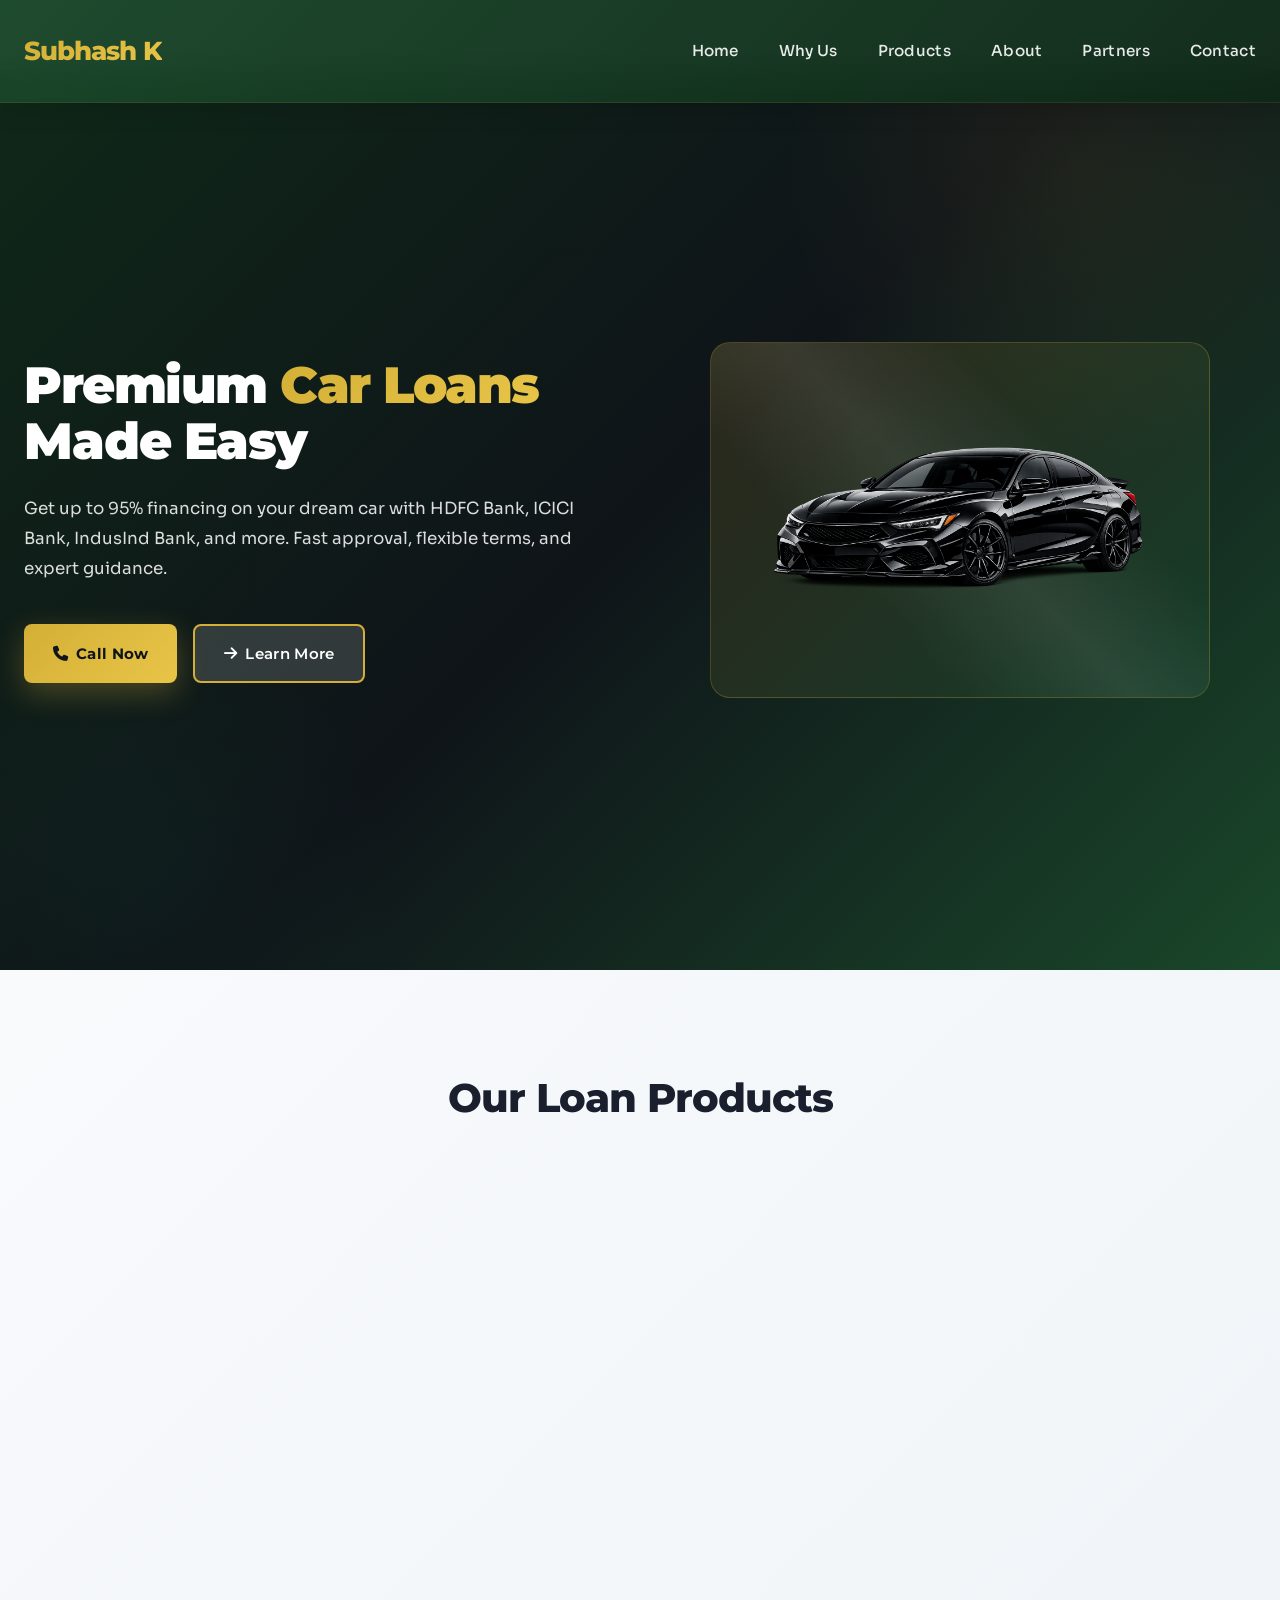
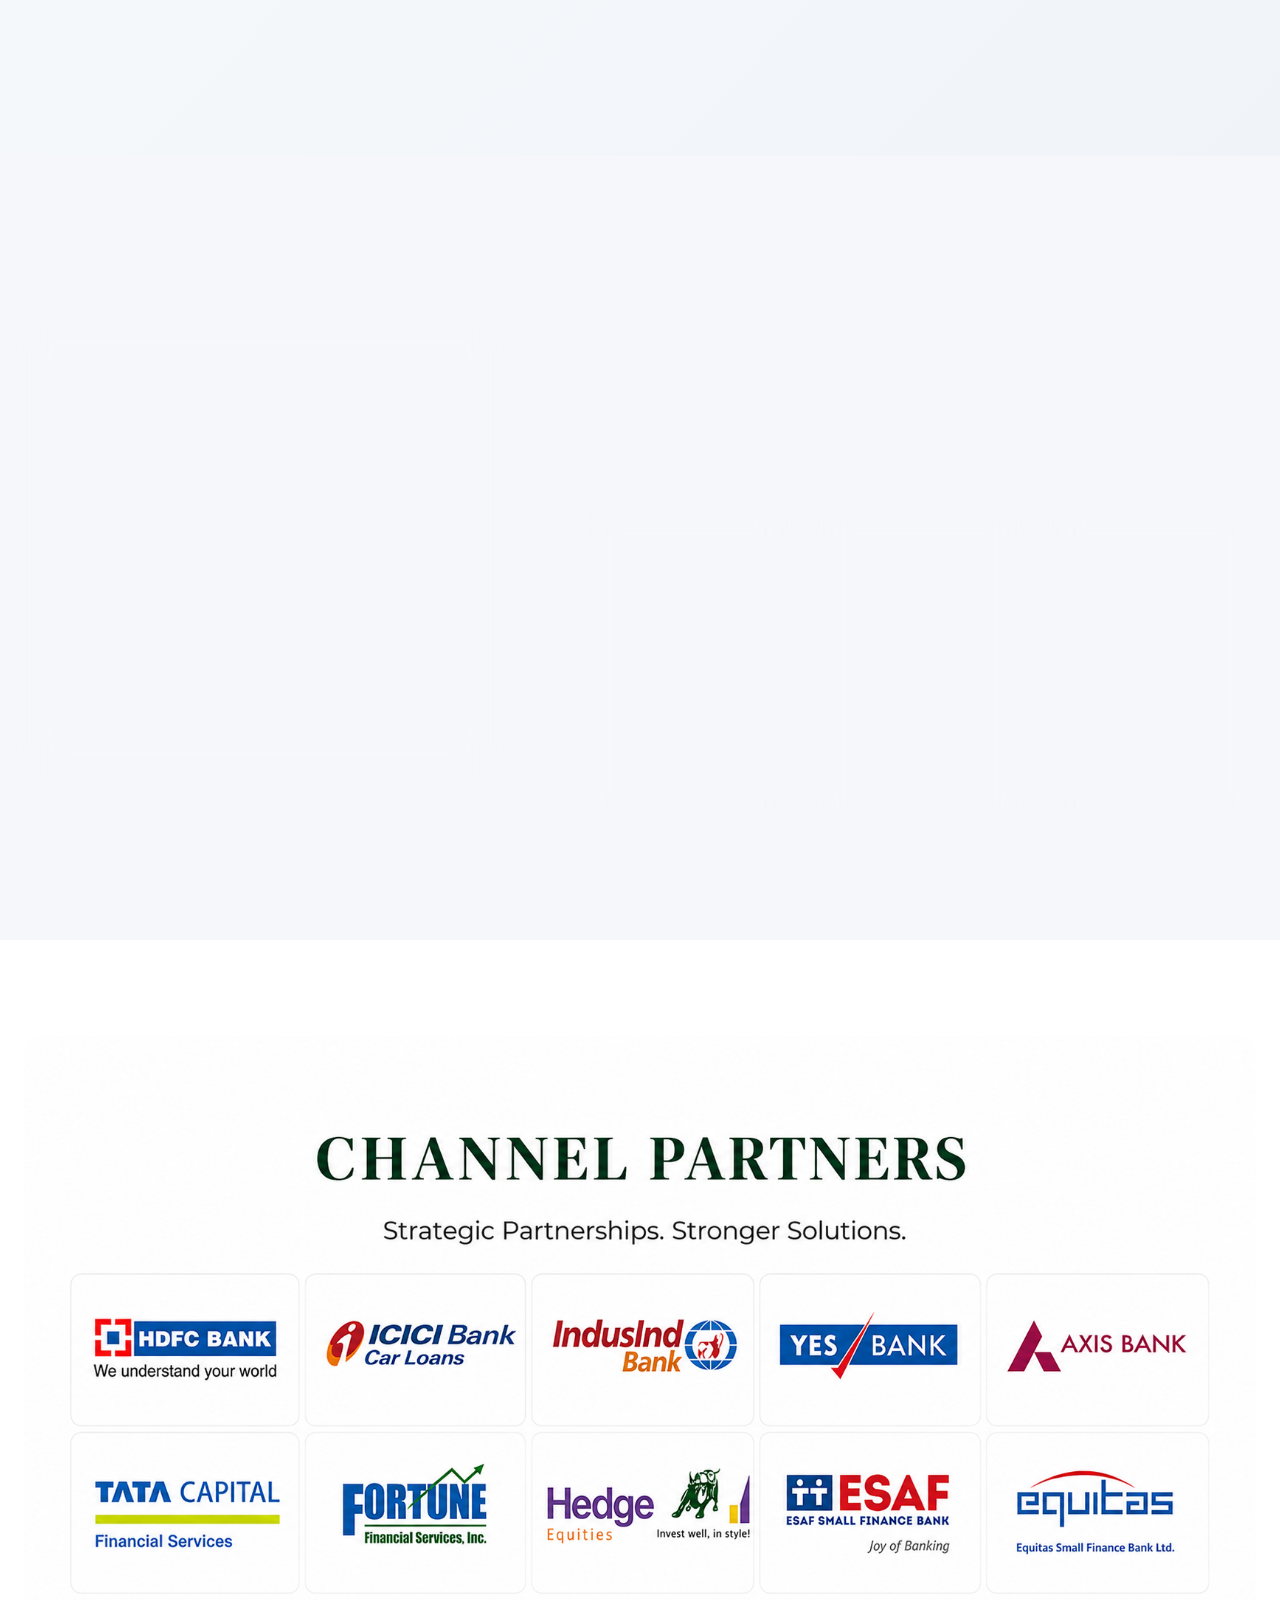
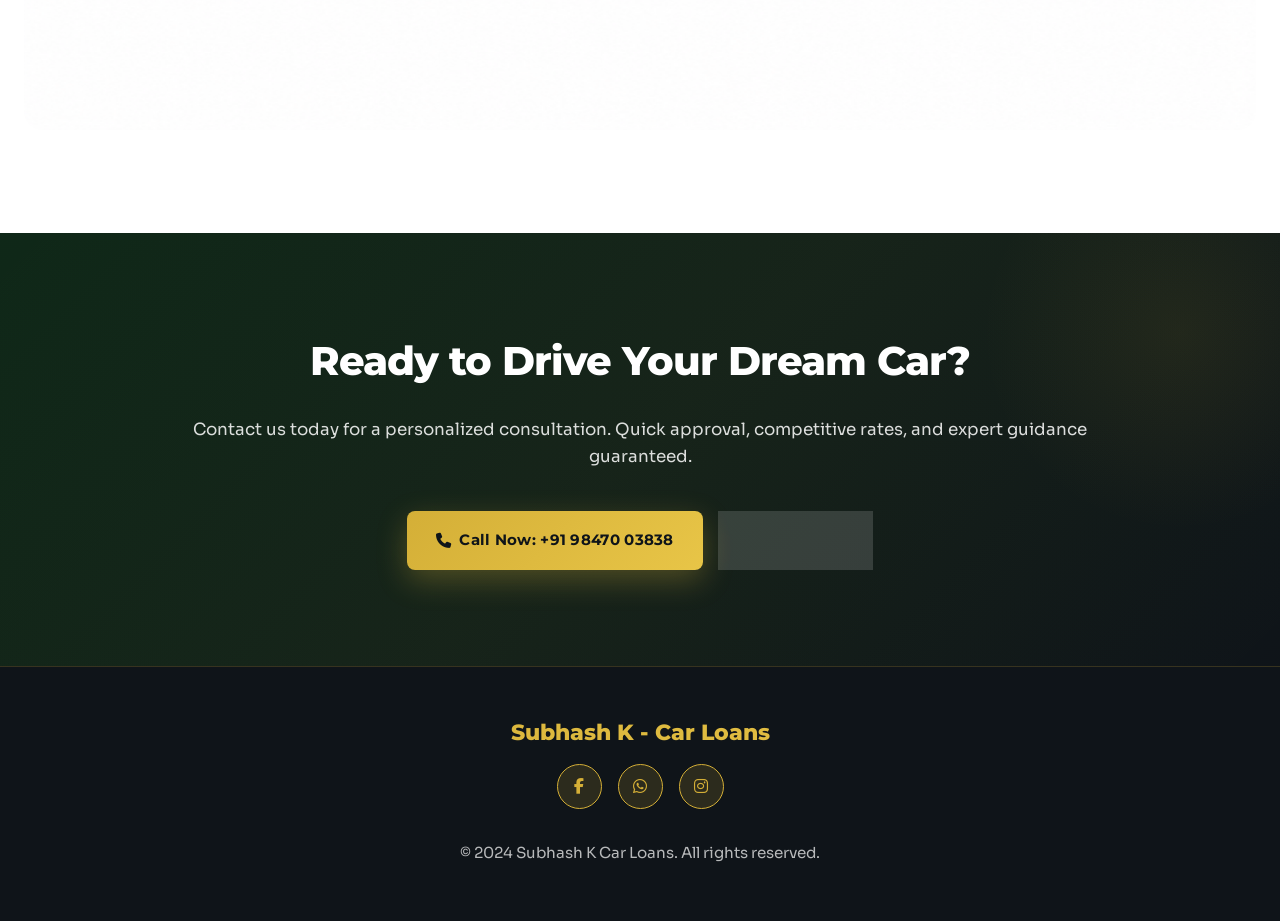
==== index.html @ e620d0d1 "gi" ====
<!DOCTYPE html>
<html lang="en">

<head>
    <meta charset="UTF-8">
    <meta name="viewport" content="width=device-width, initial-scale=1.0">
    <title>Subhash K - Premium Car Loans | HDFC Bank Partner</title>
    <link rel="stylesheet" href="style.css">
    <link rel="icon" href="hey.png">
    <link
        href="https://fonts.googleapis.com/css2?family=Montserrat:wght@300;400;500;600;700;800;900&family=Poppins:wght@300;400;500;600;700&family=Sora:wght@400;600;700&display=swap"
        rel="stylesheet">
    <link rel="stylesheet" href="https://cdnjs.cloudflare.com/ajax/libs/font-awesome/6.4.0/css/all.min.css">
    <style>
        * {
            margin: 0;
            padding: 0;
            box-sizing: border-box;
        }

        :root {
            --primary: #1a472a;
            --primary-dark: #0f2818;
            --primary-light: #2d6a3e;
            --accent: #d4af37;
            --accent-light: #e8c547;
            --accent-dark: #b8860b;
            --dark: #0f1419;
            --light: #f5f7fa;
            --white: #ffffff;
            --text-dark: #1a1f2e;
            --text-light: #6b7280;
            --text-lighter: #9ca3af;
            --border: #e5e7eb;
            --success: #10b981;
            --warning: #f59e0b;
            --shadow-sm: 0 2px 8px rgba(0, 0, 0, 0.08);
            --shadow-md: 0 8px 24px rgba(0, 0, 0, 0.12);
            --shadow-lg: 0 20px 48px rgba(0, 0, 0, 0.15);
        }

        html {
            scroll-behavior: smooth;
            scroll-padding-top: 80px;
        }

        body {
            font-family: 'Sora', 'Montserrat', sans-serif;
            color: var(--text-dark);
            line-height: 1.6;
            overflow-x: hidden;
            background: var(--light);
        }

        /* ===== ANIMATIONS ===== */
        @keyframes fadeInUp {
            from {
                opacity: 0;
                transform: translateY(30px);
            }

            to {
                opacity: 1;
                transform: translateY(0);
            }
        }

        @keyframes slideInLeft {
            from {
                opacity: 0;
                transform: translateX(-50px);
            }

            to {
                opacity: 1;
                transform: translateX(0);
            }
        }

        @keyframes slideInRight {
            from {
                opacity: 0;
                transform: translateX(50px);
            }

            to {
                opacity: 1;
                transform: translateX(0);
            }
        }

        @keyframes scaleIn {
            from {
                opacity: 0;
                transform: scale(0.95);
            }

            to {
                opacity: 1;
                transform: scale(1);
            }
        }

        @keyframes float {

            0%,
            100% {
                transform: translateY(0px);
            }

            50% {
                transform: translateY(-15px);
            }
        }

        @keyframes shimmer {
            0% {
                background-position: -1000px 0;
            }

            100% {
                background-position: 1000px 0;
            }
        }

        @keyframes pulse {

            0%,
            100% {
                opacity: 1;
            }

            50% {
                opacity: 0.7;
            }
        }

        @keyframes glow {

            0%,
            100% {
                box-shadow: 0 0 15px rgba(212, 175, 55, 0.3);
            }

            50% {
                box-shadow: 0 0 30px rgba(212, 175, 55, 0.6);
            }
        }

        @keyframes slideDown {
            from {
                opacity: 0;
                transform: translateY(-10px);
            }

            to {
                opacity: 1;
                transform: translateY(0);
            }
        }

        /* ===== NAVIGATION ===== */
        nav {
            background: linear-gradient(135deg, rgba(26, 71, 42, 0.98) 0%, rgba(15, 40, 24, 0.98) 100%);
            backdrop-filter: blur(15px);
            padding: 1rem 0;
            position: fixed;
            width: 100%;
            top: 0;
            z-index: 1000;
            box-shadow: var(--shadow-md);
            border-bottom: 1px solid rgba(212, 175, 55, 0.1);
        }

        .nav-container {
            max-width: 1400px;
            margin: 0 auto;
            padding: 0 1.5rem;
            display: flex;
            justify-content: space-between;
            align-items: center;
            height: 70px;
        }

        .nav-logo {
            font-family: 'Montserrat', sans-serif;
            font-size: 1.6rem;
            font-weight: 800;
            background: linear-gradient(135deg, var(--accent) 0%, var(--accent-light) 100%);
            -webkit-background-clip: text;
            -webkit-text-fill-color: transparent;
            background-clip: text;
            letter-spacing: -1px;
            animation: fadeInUp 0.6s ease-out;
        }

        .nav-links {
            display: flex;
            gap: 2.5rem;
            list-style: none;
        }

        .nav-links a {
            color: rgba(255, 255, 255, 0.9);
            text-decoration: none;
            font-size: 0.95rem;
            font-weight: 500;
            letter-spacing: 0.3px;
            transition: all 0.3s cubic-bezier(0.25, 0.46, 0.45, 0.94);
            position: relative;
            padding: 0.5rem 0;
        }

        .nav-links a::before {
            content: '';
            position: absolute;
            bottom: 0;
            left: 0;
            width: 0;
            height: 2px;
            background: linear-gradient(90deg, var(--accent) 0%, var(--accent-light) 100%);
            transition: width 0.4s cubic-bezier(0.25, 0.46, 0.45, 0.94);
        }

        .nav-links a:hover::before {
            width: 100%;
        }

        .nav-links a:hover {
            color: var(--accent-light);
        }

        .hamburger {
            display: none;
            flex-direction: column;
            cursor: pointer;
            gap: 6px;
            z-index: 1001;
        }

        .hamburger span {
            width: 25px;
            height: 3px;
            background: var(--accent);
            border-radius: 2px;
            transition: all 0.3s ease;
        }

        /* ===== HERO SECTION ===== */
        .hero {
            margin-top: 70px;
            min-height: 100vh;
            background: linear-gradient(135deg, var(--primary-dark) 0%, var(--dark) 50%, var(--primary) 100%);
            position: relative;
            overflow: hidden;
            display: flex;
            align-items: center;
            justify-content: center;
        }

        .hero::before {
            content: '';
            position: absolute;
            width: 600px;
            height: 600px;
            background: radial-gradient(circle, rgba(212, 175, 55, 0.08) 0%, transparent 70%);
            top: -200px;
            right: -100px;
            animation: float 7s ease-in-out infinite;
        }

        .hero::after {
            content: '';
            position: absolute;
            width: 500px;
            height: 500px;
            background: radial-gradient(circle, rgba(16, 185, 129, 0.04) 0%, transparent 70%);
            bottom: -150px;
            left: -100px;
            animation: float 8s ease-in-out infinite reverse;
        }

        .hero-content {
            position: relative;
            z-index: 2;
            max-width: 1400px;
            margin: 0 auto;
            padding: 4rem 1.5rem;
            display: grid;
            grid-template-columns: 1fr 1fr;
            gap: 3rem;
            align-items: center;
            width: 100%;
        }

        .hero-text h1 {
            font-family: 'Montserrat', sans-serif;
            font-size: 3.2rem;
            font-weight: 900;
            line-height: 1.1;
            color: var(--white);
            margin-bottom: 1.5rem;
            animation: slideInLeft 0.8s ease-out;
            letter-spacing: -1.5px;
        }

        .hero-text h1 .accent {
            background: linear-gradient(135deg, var(--accent) 0%, var(--accent-light) 100%);
            -webkit-background-clip: text;
            -webkit-text-fill-color: transparent;
            background-clip: text;
        }

        .hero-text p {
            font-size: 1.05rem;
            color: rgba(255, 255, 255, 0.85);
            margin-bottom: 2.5rem;
            line-height: 1.8;
            animation: slideInLeft 0.8s ease-out 0.2s both;
            font-weight: 400;
        }

        .cta-buttons {
            display: flex;
            gap: 1rem;
            animation: slideInLeft 0.8s ease-out 0.4s both;
            flex-wrap: wrap;
        }

        .btn {
            padding: 0.95rem 1.8rem;
            border: none;
            border-radius: 8px;
            font-size: 0.95rem;
            font-weight: 600;
            cursor: pointer;
            transition: all 0.3s cubic-bezier(0.25, 0.46, 0.45, 0.94);
            text-decoration: none;
            display: inline-flex;
            align-items: center;
            gap: 0.5rem;
            font-family: 'Montserrat', sans-serif;
            letter-spacing: 0.3px;
        }

        .btn-primary {
            background: linear-gradient(135deg, var(--accent) 0%, var(--accent-light) 100%);
            color: var(--dark);
            box-shadow: 0 10px 30px rgba(212, 175, 55, 0.3);
            font-weight: 700;
        }

        .btn-primary:hover {
            transform: translateY(-4px);
            box-shadow: 0 15px 45px rgba(212, 175, 55, 0.5);
        }

        .btn-primary:active {
            transform: translateY(-2px);
        }

        .btn-secondary {
            background: rgba(255, 255, 255, 0.15);
            color: var(--white);
            border: 2px solid var(--accent);
            backdrop-filter: blur(10px);
        }

        .btn-secondary:hover {
            background: var(--accent);
            color: var(--dark);
            transform: translateY(-4px);
            box-shadow: 0 10px 30px rgba(212, 175, 55, 0.3);
        }

        .btn-secondary:active {
            transform: translateY(-2px);
        }

        .hero-image {
            position: relative;
            animation: slideInRight 0.8s ease-out 0.3s both;
            display: flex;
            align-items: center;
            justify-content: center;
        }

        .hero-image-wrapper {
            background: linear-gradient(135deg, rgba(212, 175, 55, 0.15) 0%, rgba(16, 185, 129, 0.05) 100%);
            border-radius: 20px;
            padding: 2rem;
            backdrop-filter: blur(10px);
            border: 1.5px solid rgba(212, 175, 55, 0.25);
            position: relative;
            overflow: hidden;
            width: 100%;
            max-width: 500px;
        }

        .hero-image-wrapper::before {
            content: '';
            position: absolute;
            inset: 0;
            background: linear-gradient(45deg, transparent 30%, rgba(255, 255, 255, 0.08) 50%, transparent 70%);
            animation: shimmer 3s infinite;
        }

        .hero-image-wrapper img {
            width: 100%;
            height: auto;
            border-radius: 15px;
            position: relative;
            z-index: 1;
            display: block;
        }

        /* ===== FEATURES SECTION ===== */
        .features {
            padding: 6rem 1.5rem;
            background: var(--light);
        }

        .features-container {
            max-width: 1400px;
            margin: 0 auto;
        }

        .section-title {
            font-family: 'Montserrat', sans-serif;
            font-size: 2.5rem;
            font-weight: 800;
            text-align: center;
            margin-bottom: 0.8rem;
            color: var(--text-dark);
            animation: fadeInUp 0.6s ease-out;
            letter-spacing: -1px;
        }

        .section-subtitle {
            text-align: center;
            color: var(--text-light);
            font-size: 1rem;
            margin-bottom: 4rem;
            animation: fadeInUp 0.6s ease-out 0.2s both;
            font-weight: 400;
        }

        .features-grid {
            display: grid;
            grid-template-columns: repeat(auto-fit, minmax(320px, 1fr));
            gap: 2rem;
        }

        .feature-card {
            background: var(--white);
            padding: 2rem;
            border-radius: 15px;
            border: 1.5px solid var(--border);
            transition: all 0.4s cubic-bezier(0.23, 1, 0.32, 1);
            animation: fadeInUp 0.6s ease-out;
            cursor: pointer;
            position: relative;
            overflow: hidden;
            box-shadow: var(--shadow-sm);
        }

        .feature-card::before {
            content: '';
            position: absolute;
            top: 0;
            left: -100%;
            width: 100%;
            height: 100%;
            background: linear-gradient(90deg, transparent, rgba(212, 175, 55, 0.1), transparent);
            transition: left 0.6s ease;
        }

        .feature-card:hover::before {
            left: 100%;
        }

        .feature-card:hover {
            transform: translateY(-12px);
            box-shadow: var(--shadow-lg);
            border-color: var(--accent);
        }

        .feature-icon {
            width: 60px;
            height: 60px;
            background: linear-gradient(135deg, var(--accent) 0%, var(--accent-light) 100%);
            border-radius: 12px;
            display: flex;
            align-items: center;
            justify-content: center;
            margin-bottom: 1.5rem;
            font-size: 1.8rem;
            color: var(--dark);
            transition: all 0.3s ease;
            box-shadow: 0 8px 20px rgba(212, 175, 55, 0.2);
        }

        .feature-card:hover .feature-icon {
            transform: scale(1.15) rotate(8deg);
            box-shadow: 0 12px 30px rgba(212, 175, 55, 0.35);
        }

        .feature-title {
            font-size: 1.3rem;
            font-weight: 700;
            margin-bottom: 0.8rem;
            color: var(--text-dark);
            font-family: 'Montserrat', sans-serif;
        }

        .feature-text {
            color: var(--text-light);
            line-height: 1.7;
            font-size: 0.95rem;
        }

        /* ===== PRODUCTS SECTION ===== */
        .products {
            padding: 6rem 1.5rem;
            background: linear-gradient(135deg, #f8fafc 0%, #f0f4f8 100%);
        }

        .products-container {
            max-width: 1400px;
            margin: 0 auto;
        }

        .products-grid {
            display: grid;
            grid-template-columns: repeat(auto-fit, minmax(330px, 1fr));
            gap: 2rem;
        }

        .product-card {
            background: linear-gradient(135deg, var(--white) 0%, rgba(255, 255, 255, 0.95) 100%);
            border-radius: 18px;
            padding: 2.5rem;
            border: 1.5px solid var(--border);
            transition: all 0.5s cubic-bezier(0.23, 1, 0.32, 1);
            animation: scaleIn 0.6s ease-out;
            position: relative;
            overflow: hidden;
            box-shadow: var(--shadow-sm);
        }

        .product-card::before {
            content: '';
            position: absolute;
            top: 0;
            right: 0;
            width: 250px;
            height: 250px;
            background: radial-gradient(circle, rgba(212, 175, 55, 0.12) 0%, transparent 70%);
            border-radius: 50%;
            opacity: 0;
            transition: opacity 0.4s ease;
        }

        .product-card:hover::before {
            opacity: 1;
        }

        .product-card:hover {
            transform: translateY(-15px) scale(1.02);
            box-shadow: var(--shadow-lg);
            border-color: var(--accent);
        }

        .product-badge {
            display: inline-block;
            background: linear-gradient(135deg, var(--accent) 0%, var(--accent-light) 100%);
            color: var(--dark);
            padding: 0.5rem 1.2rem;
            border-radius: 20px;
            font-size: 0.8rem;
            font-weight: 700;
            margin-bottom: 1.5rem;
            animation: pulse 2.5s ease-in-out infinite;
            letter-spacing: 0.5px;
        }

        .product-title {
            font-family: 'Montserrat', sans-serif;
            font-size: 1.8rem;
            font-weight: 800;
            color: var(--text-dark);
            margin-bottom: 1.5rem;
            letter-spacing: -0.5px;
        }

        .product-feature {
            display: flex;
            gap: 1rem;
            margin-bottom: 1.3rem;
            align-items: flex-start;
        }

        .product-feature-icon {
            color: var(--success);
            font-weight: bold;
            margin-top: 0.3rem;
            font-size: 1.1rem;
        }

        .product-feature-text {
            color: var(--text-light);
            font-size: 0.95rem;
        }

     
        .contact-info {
            display: grid;
            gap: 1.2rem;
            margin-top: 2.5rem;
            animation: slideInRight 0.8s ease-out 0.4s both;
        }

        .contact-item {
            display: flex;
            gap: 1.5rem;
            align-items: flex-start;
            padding: 1.5rem;
            background: rgba(212, 175, 55, 0.08);
            border-radius: 12px;
            border-left: 4px solid var(--accent);
            transition: all 0.3s ease;
        }

        .contact-item:hover {
            transform: translateX(10px);
            background: rgba(212, 175, 55, 0.15);
        }


        .contact-text h3 {
            font-weight: 700;
            margin-bottom: 0.3rem;
            font-size: 1rem;
        }

        .contact-text p {
            margin: 0;
            color: rgba(255, 255, 255, 0.75);
            font-size: 0.9rem;
        }

        /* ===== PARTNERS SECTION ===== */
        .partners {
            padding: 6rem 1.5rem;
            background: #fff;
        }

        .partners-container {
            max-width: 1400px;
            margin: 0 auto;
        }

        .partners-image {
            width: 100%;
            max-width: 100%;
            height: auto;
            border-radius: 20px;
        }

        /* ===== CTA SECTION ===== */
        .cta-section {
            padding: 6rem 1.5rem;
            background: linear-gradient(135deg, var(--primary-dark) 0%, var(--dark) 100%);
            text-align: center;
            color: var(--white);
            position: relative;
            overflow: hidden;
        }

        .cta-section::before {
            content: '';
            position: absolute;
            width: 400px;
            height: 400px;
            background: radial-gradient(circle, rgba(212, 175, 55, 0.08) 0%, transparent 70%);
            top: -100px;
            right: -100px;
            animation: float 7s ease-in-out infinite;
        }

        .cta-content {
            max-width: 900px;
            margin: 0 auto;
            position: relative;
            z-index: 2;
        }

        .cta-section h2 {
            font-family: 'Montserrat', sans-serif;
            font-size: 2.5rem;
            font-weight: 800;
            margin-bottom: 1.5rem;
            animation: fadeInUp 0.6s ease-out;
            letter-spacing: -1px;
        }

        .cta-section p {
            font-size: 1.05rem;
            color: rgba(255, 255, 255, 0.85);
            margin-bottom: 2.5rem;
            animation: fadeInUp 0.6s ease-out 0.2s both;
        }

        .cta-buttons-section {
            display: flex;
            gap: 1rem;
            justify-content: center;
            flex-wrap: wrap;
            animation: fadeInUp 0.6s ease-out 0.4s both;
        }

       

        /* ===== FOOTER ===== */
        footer {
            background: var(--dark);
            color: var(--white);
            padding: 3rem 1.5rem 2rem;
            text-align: center;
            border-top: 1px solid rgba(212, 175, 55, 0.2);
        }

        .footer-content {
            max-width: 1400px;
            margin: 0 auto;
        }

        .footer-logo {
            font-family: 'Montserrat', sans-serif;
            font-size: 1.4rem;
            font-weight: 800;
            background: linear-gradient(135deg, var(--accent) 0%, var(--accent-light) 100%);
            -webkit-background-clip: text;
            -webkit-text-fill-color: transparent;
            background-clip: text;
            margin-bottom: 0.8rem;
        }

        .footer-text {
            color: rgba(255, 255, 255, 0.7);
            margin-bottom: 1.5rem;
            font-size: 0.95rem;
        }

        .social-links {
            display: flex;
            gap: 1rem;
            justify-content: center;
            margin-bottom: 2rem;
        }

        .social-link {
            width: 45px;
            height: 45px;
            background: rgba(212, 175, 55, 0.15);
            border: 1.5px solid var(--accent);
            border-radius: 50%;
            display: flex;
            align-items: center;
            justify-content: center;
            color: var(--accent);
            transition: all 0.3s ease;
            cursor: pointer;
        }

        .social-link:hover {
            background: var(--accent);
            color: var(--dark);
            transform: translateY(-5px);
            box-shadow: 0 8px 20px rgba(212, 175, 55, 0.3);
        }

        /* ===== RESPONSIVE ===== */
        @media (max-width: 1024px) {
            .hero-content {
                gap: 2rem;
            }

            .hero-text h1 {
                font-size: 2.5rem;
            }

            .section-title {
                font-size: 2rem;
            }

            .about-container {
                grid-template-columns: 1fr;
            }

            .cta-buttons {
                flex-direction: column;
            }

            .cta-buttons-section {
                flex-direction: column;
            }
        }

        @media (max-width: 768px) {
            .nav-container {
                padding: 0 1rem;
            }

            .nav-links {
                position: fixed;
                left: 0;
                top: 70px;
                flex-direction: column;
                gap: 0;
                width: 100%;
                background: rgba(26, 71, 42, 0.99);
                max-height: 0;
                overflow: hidden;
                transition: max-height 0.4s ease;
                list-style: none;
            }

            .nav-links.active {
                max-height: 400px;
            }

            .nav-links a {
                padding: 1.2rem 1.5rem;
                border-bottom: 1px solid rgba(212, 175, 55, 0.1);
            }

            .hamburger {
                display: flex;
            }

            .hamburger.active span:nth-child(1) {
                transform: rotate(45deg) translate(8px, 8px);
            }

            .hamburger.active span:nth-child(2) {
                opacity: 0;
            }

            .hamburger.active span:nth-child(3) {
                transform: rotate(-45deg) translate(8px, -8px);
            }

            .hero {
                margin-top: 70px;
                min-height: auto;
                padding: 3rem 0;
            }

            .hero-content {
                grid-template-columns: 1fr;
                gap: 2rem;
                padding: 2rem 1rem;
            }

            .hero-text h1 {
                font-size: 2rem;
                margin-bottom: 1rem;
            }

            .hero-text p {
                font-size: 0.95rem;
                margin-bottom: 1.5rem;
            }

            .cta-buttons {
                flex-direction: column;
                gap: 0.8rem;
            }

            .btn {
                width: 100%;
                justify-content: center;
            }

            .hero-image-wrapper {
                max-width: 100%;
                padding: 1rem;
            }

            .features {
                padding: 4rem 1rem;
            }

            .features-grid {
                grid-template-columns: 1fr;
                gap: 1.5rem;
            }

            .feature-card {
                padding: 1.5rem;
            }

            .feature-title {
                font-size: 1.2rem;
            }

            .products {
                padding: 4rem 1rem;
            }

            .products-grid {
                grid-template-columns: 1fr;
                gap: 1.5rem;
            }

            .product-card {
                padding: 2rem;
            }

            .about {
                padding: 4rem 1rem;
            }

            .about-text h2 {
                font-size: 1.8rem;
            }

            .contact-info {
                gap: 1rem;
                margin-top: 1.5rem;
            }

            .contact-item {
                padding: 1.2rem;
                gap: 1rem;
            }

            .partners {
                padding: 4rem 1rem;
            }

            .cta-section {
                padding: 4rem 1rem;
            }

            .cta-section h2 {
                font-size: 1.8rem;
            }

            .cta-section p {
                font-size: 0.95rem;
            }

            .cta-buttons-section {
                flex-direction: column;
                gap: 0.8rem;
            }

            .floating-buttons {
                right: 1rem;
                bottom: 1rem;
                gap: 0.8rem;
            }

            .float-btn {
                width: 50px;
                height: 50px;
                font-size: 1.1rem;
            }

            .section-title {
                font-size: 1.7rem;
            }

            .section-subtitle {
                font-size: 0.95rem;
                margin-bottom: 2.5rem;
            }

            footer {
                padding: 2rem 1rem 1.5rem;
            }

            .footer-logo {
                font-size: 1.2rem;
            }

            .footer-text {
                font-size: 0.9rem;
            }

            .social-links {
                gap: 0.8rem;
                margin-bottom: 1.5rem;
            }

            .social-link {
                width: 40px;
                height: 40px;
                font-size: 0.95rem;
            }
        }

        @media (max-width: 480px) {
            .hero-text h1 {
                font-size: 1.6rem;
                margin-bottom: 0.8rem;
            }

            .hero-text p {
                font-size: 0.9rem;
                margin-bottom: 1rem;
            }

            .feature-icon {
                width: 50px;
                height: 50px;
                font-size: 1.5rem;
            }

            .btn {
                padding: 0.8rem 1.5rem;
                font-size: 0.85rem;
            }

            .products-grid {
                gap: 1rem;
            }

            .product-card {
                padding: 1.5rem;
            }

            .product-title {
                font-size: 1.4rem;
            }

            .floating-buttons {
                gap: 0.6rem;
            }

            .contact-item {
                padding: 1rem;
            }

            .contact-icon {
                width: 45px;
                height: 45px;
                font-size: 1.2rem;
            }
        }
    </style>
</head>

<body>
    <!-- ===== NAVIGATION ===== -->
    <nav>
        <div class="nav-container">
            <div class="nav-logo">Subhash K</div>
            <div class="hamburger" id="hamburger">
                <span></span>
                <span></span>
                <span></span>
            </div>
            <ul class="nav-links" id="navLinks">
                <li><a href="#home">Home</a></li>
                <li><a href="#features">Why Us</a></li>
                <li><a href="#products">Products</a></li>
                <li><a href="#about">About</a></li>
                <li><a href="#partners">Partners</a></li>
                <li><a href="#contact">Contact</a></li>
            </ul>
        </div>
    </nav>

    <!-- ===== HERO SECTION ===== -->
    <section class="hero" id="home">
        <div class="hero-content">
            <div class="hero-text">
                <h1>Premium <span class="accent">Car Loans</span> Made Easy</h1>
                <p>Get up to 95% financing on your dream car with HDFC Bank, ICICI Bank, IndusInd Bank, and more. Fast
                    approval, flexible terms, and expert guidance.</p>
                <div class="cta-buttons">
                    <a href="tel:+919847003838" class="btn btn-primary">
                        <i class="fas fa-phone"></i> Call Now
                    </a>
                    <a href="#about" class="btn btn-secondary">
                        <i class="fas fa-arrow-right"></i> Learn More
                    </a>
                </div>
            </div>
            <div class="hero-image">
                <div class="hero-image-wrapper">
                    <img src="car.png" alt="Premium Car Loan">
                </div>
            </div>
        </div>
    </section>

 

    <!-- ===== PRODUCTS SECTION ===== -->
    <section class="products" id="products">
        <div class="products-container">
            <h2 class="section-title">Our Loan Products</h2>
            <p class="section-subtitle">Flexible options for every vehicle purchase</p>
            <div class="products-grid">
                <div class="product-card">
                    <span class="product-badge">Most Popular</span>
                    <h3 class="product-title">New Car Loan</h3>
                    <div class="product-feature">
                        <span class="product-feature-icon">✓</span>
                        <span class="product-feature-text">Up to 95% of vehicle value</span>
                    </div>
                    <div class="product-feature">
                        <span class="product-feature-icon">✓</span>
                        <span class="product-feature-text">Cars up to 7 years old</span>
                    </div>
                    <div class="product-feature">
                        <span class="product-feature-icon">✓</span>
                        <span class="product-feature-text">Flexible repayment terms</span>
                    </div>
                    <div class="product-feature">
                        <span class="product-feature-icon">✓</span>
                        <span class="product-feature-text">Quick approval process</span>
                    </div>
                </div>

                <div class="product-card">
                    <span class="product-badge">Best Value</span>
                    <h3 class="product-title">Used Car Loan</h3>
                    <div class="product-feature">
                        <span class="product-feature-icon">✓</span>
                        <span class="product-feature-text">Up to 90% financing</span>
                    </div>
                    <div class="product-feature">
                        <span class="product-feature-icon">✓</span>
                        <span class="product-feature-text">Vehicles up to 5 years old</span>
                    </div>
                    <div class="product-feature">
                        <span class="product-feature-icon">✓</span>
                        <span class="product-feature-text">Imported vehicles welcome</span>
                    </div>
                    <div class="product-feature">
                        <span class="product-feature-icon">✓</span>
                        <span class="product-feature-text">Competitive interest rates</span>
                    </div>
                </div>

                <div class="product-card">
                    <span class="product-badge">Special Offer</span>
                    <h3 class="product-title">Auction Loan</h3>
                    <div class="product-feature">
                        <span class="product-feature-icon">✓</span>
                        <span class="product-feature-text">Up to 200% of auction value</span>
                    </div>
                    <div class="product-feature">
                        <span class="product-feature-icon">✓</span>
                        <span class="product-feature-text">Auction vehicles financing</span>
                    </div>
                    <div class="product-feature">
                        <span class="product-feature-icon">✓</span>
                        <span class="product-feature-text">Instant disbursement</span>
                    </div>
                    <div class="product-feature">
                        <span class="product-feature-icon">✓</span>
                        <span class="product-feature-text">Professional guidance included</span>
                    </div>
                </div>
            </div>
        </div>
    </section>

<!-- ===== REVISED MEET SUBHASH SECTION ===== -->
<section class="about" id="about">
    <div class="about-container">

        <!-- IMAGE SIDE -->
        <div class="about-image">
            <div class="about-image-wrapper">
                <div class="about-image-glow"></div>

                <img src="image.png" alt="Subhash K" class="about-profile-image">

                <div class="experience-badge">
                    <span>10+</span>
                    <p>Years Experience</p>
                </div>
            </div>
        </div>

        <!-- CONTENT SIDE -->
        <div class="about-text">

            <h2>
                Meet <span>Subhash K</span>
            </h2>

<p class="about-description">
    Trusted car loan consultant helping customers get fast approvals, competitive interest rates, and smooth financing
    solutions for new and used vehicles through leading banks and financial institutions.
</p>
            <!-- INFO CARDS -->
            <div class="contact-grid">

                <div class="contact-card">
                    <div class="contact-icon">
                        <i class="fas fa-phone-alt" style="align-items: center; display: flex; justify-content: center;"></i>
                    </div>

                    <div class="contact-content">
                        <h3>Call Anytime</h3>
                        <a href="tel:+919847003838">+91 98470 03838</a>
                        <a href="tel:+919746621999">+91 97466 21999</a>
                    </div>
                </div>

                <div class="contact-card">
                    <div class="contact-icon">
                        <i class="fas fa-envelope"></i>
                    </div>

                    <div class="contact-content">
                        <h3>Email Address</h3>
                        <a href="mailto:subashnairhdfc@gmail.com" style="font-size: 13px;">
                            subashnairhdfc@gmail.com
                        </a>

                        <a href="mailto:subhashksurendran@yahoo.com" style="font-size: 11px;">
                            subhashksurendran@yahoo.com
                        </a>
                    </div>
                </div>

                <div class="contact-card full-width">
                    <div class="contact-icon">
                        <i class="fas fa-map-marker-alt"></i>
                    </div>

                    <div class="contact-content">
                        <h3>Office Address</h3>
                        <p>
                            2nd Floor, Manimuriyil Center,<br>
                            Bank Road, Calicut - 01
                        </p>
                    </div>
                </div>

            </div>
        </div>
    </div>
</section>

<style>
    /* ===== REVISED ABOUT SECTION ===== */

    .about {
        position: relative;
        padding: 110px 20px;
        background:
            radial-gradient(circle at top right,
                rgba(212, 175, 55, 0.08),
                transparent 25%),
            linear-gradient(135deg,
                #07110c 0%,
                #0d1f15 40%,
                #102619 100%);
        overflow: hidden;
    }

    .about-container {
        max-width: 1350px;
        margin: auto;
        display: grid;
        grid-template-columns: 480px 1fr;
        gap: 80px;
        align-items: center;
    }

    /* ===== IMAGE ===== */

    .about-image {
        position: relative;
    }

    .about-image-wrapper {
        position: relative;
        border-radius: 32px;
        overflow: hidden;
        padding: 18px;
        background: linear-gradient(145deg,
                rgba(255, 255, 255, 0.06),
                rgba(255, 255, 255, 0.02));
        border: 1px solid rgba(255, 255, 255, 0.08);
        backdrop-filter: blur(20px);
        box-shadow:
            0 25px 60px rgba(0, 0, 0, 0.45),
            0 0 0 1px rgba(255, 255, 255, 0.03);
    }

    .about-image-glow {
        position: absolute;
        inset: -30%;
        background: radial-gradient(circle,
                rgba(212, 175, 55, 0.22),
                transparent 60%);
        animation: rotateGlow 12s linear infinite;
    }

    .about-profile-image {
        width: 100%;
        display: block;
        border-radius: 24px;
        position: relative;
        z-index: 2;
        object-fit: cover;
        transition: transform 0.5s ease;
    }

    .about-image-wrapper:hover .about-profile-image {
        transform: scale(1.03);
    }

    .experience-badge {
        position: absolute;
        bottom: 25px;
        right: 25px;
        z-index: 5;
        background: linear-gradient(135deg,
                #d4af37,
                #f0d46a);
        color: #111;
        border-radius: 20px;
        padding: 18px 24px;
        min-width: 130px;
        text-align: center;
        box-shadow: 0 15px 35px rgba(212, 175, 55, 0.35);
    }

    .experience-badge span {
        display: block;
        font-size: 2rem;
        font-weight: 800;
        line-height: 1;
    }

    .experience-badge p {
        margin-top: 6px;
        font-size: 0.82rem;
        font-weight: 600;
    }

    /* ===== TEXT ===== */

    .about-text {
        color: #fff;
    }

    .about-tag {
        display: inline-flex;
        align-items: center;
        gap: 10px;
        padding: 10px 18px;
        border-radius: 999px;
        background: rgba(212, 175, 55, 0.12);
        border: 1px solid rgba(212, 175, 55, 0.3);
        color: #f0d46a;
        font-size: 0.9rem;
        font-weight: 600;
        margin-bottom: 28px;
        letter-spacing: 0.4px;
    }

    .about-text h2 {
        font-size: 4rem;
        line-height: 1.05;
        font-weight: 800;
        margin-bottom: 30px;
        color: #fff;
    }

    .about-text h2 span {
        background: linear-gradient(135deg,
                #d4af37,
                #ffe58a);
        -webkit-background-clip: text;
        -webkit-text-fill-color: transparent;
    }

    .about-description {
        color: rgba(255, 255, 255, 0.78);
        font-size: 1.05rem;
        line-height: 1.9;
        margin-bottom: 24px;
        max-width: 760px;
    }

    /* ===== CONTACT GRID ===== */
/* ===== CONTACT GRID FIXED PERFECT ALIGNMENT ===== */

.contact-grid {
    margin-top: 45px;

    display: grid;
    grid-template-columns: repeat(3, 1fr);

    gap: 22px;
    align-items: stretch;
}

/* REMOVE FULL WIDTH */
.full-width {
    grid-column: auto;
}

/* SAME HEIGHT FOR ALL */
.contact-card {
    height: 100%;
    min-height: 230px;

    display: flex;
    flex-direction: column;
    justify-content: flex-start;

    padding: 30px 26px;

    border-radius: 26px;

    background:
        linear-gradient(145deg,
            rgba(255, 255, 255, 0.06),
            rgba(255, 255, 255, 0.03));

    border: 1px solid rgba(255, 255, 255, 0.08);

    backdrop-filter: blur(18px);

    transition:
        transform 0.4s ease,
        border-color 0.4s ease,
        box-shadow 0.4s ease;

    box-shadow:
        0 15px 40px rgba(0, 0, 0, 0.28);
}

/* HOVER */
.contact-card:hover {
    transform: translateY(-10px);

    border-color: rgba(212, 175, 55, 0.45);

    box-shadow:
        0 25px 55px rgba(0, 0, 0, 0.38),
        0 0 25px rgba(212, 175, 55, 0.08);
}

/* TOP AREA */
.contact-icon {
    width: 68px;
    height: 68px;
    min-width: 68px;

    border-radius: 20px;

    display: flex;
    align-items: center;
    justify-content: center;

    background:
        linear-gradient(135deg,
            #d4af37,
            #f0d46a);

    color: #111;

    font-size: 1.35rem;

    margin-bottom: 20px;

    box-shadow:
        0 12px 30px rgba(212, 175, 55, 0.25);
}

/* TEXT */
.contact-content {
    width: 100%;
}

.contact-content h3 {
    font-size: 1.05rem;
    font-weight: 700;
    margin-bottom: 14px;
    color: #fff;
}

.contact-content a,
.contact-content p {
    display: block;

    text-decoration: none;

    color: rgba(255, 255, 255, 0.76);

    font-size: 0.93rem;

    line-height: 1.9;

    word-break: break-word;

    transition: color 0.3s ease;
}

.contact-content a:hover {
    color: #f0d46a;
}

/* ===== RESPONSIVE ===== */

@media (max-width: 1100px) {

    .contact-grid {
        grid-template-columns: 1fr;
    }

    .contact-card {
        min-height: auto;
    }
}

@media (max-width: 768px) {

    .contact-card {
        padding: 24px;
        border-radius: 22px;
    }

    .contact-icon {
        width: 58px;
        height: 58px;
        min-width: 58px;

        font-size: 1.15rem;

        margin-bottom: 16px;
    }

    .contact-content h3 {
        font-size: 0.95rem;
    }

    .contact-content a,
    .contact-content p {
        font-size: 0.87rem;
        line-height: 1.8;
    }
}

@media (max-width: 480px) {

    .contact-card {
        padding: 20px;
    }

    .contact-content a,
    .contact-content p {
        font-size: 0.84rem;
    }
}


    

    /* ===== ANIMATION ===== */

    @keyframes rotateGlow {
        from {
            transform: rotate(0deg);
        }

        to {
            transform: rotate(360deg);
        }
    }

    /* ===== RESPONSIVE ===== */

    @media (max-width: 1100px) {

        .about-container {
            grid-template-columns: 1fr;
            gap: 60px;
        }

        .about-image {
            max-width: 500px;
            width: 100%;
            margin: auto;
        }

        .about-text {
            text-align: center;
        }

        .about-description {
            margin-left: auto;
            margin-right: auto;
        }

        .contact-grid {
            grid-template-columns: 1fr;
        }

        .full-width {
            grid-column: auto;
        }
    }

    @media (max-width: 768px) {

        .about {
            padding: 80px 16px;
        }

        .about-text h2 {
            font-size: 2.7rem;
        }

        .about-description {
            font-size: 0.95rem;
            line-height: 1.8;
        }

        .contact-card {
            padding: 22px;
            border-radius: 20px;
        }

        .contact-icon {
            width: 56px;
            height: 56px;
            min-width: 56px;
            border-radius: 16px;
        }

        .experience-badge {
            padding: 14px 18px;
            min-width: 110px;
        }

        .experience-badge span {
            font-size: 1.6rem;
        }
    }

    @media (max-width: 480px) {

        .about-text h2 {
            font-size: 2.2rem;
        }

        .contact-card {
            flex-direction: column;
            text-align: left;
        }

        .contact-icon {
            margin-bottom: 4px;
        }
    }
</style>

    <!-- ===== PARTNERS SECTION ===== -->
    <section class="partners" id="partners">
        <div class="partners-container">
            <img src="image copy.png" alt="Channel Partners"
                class="partners-image">
        </div>
    </section>

    <!-- ===== CTA SECTION ===== -->
    <section class="cta-section" id="contact">
        <div class="cta-content">
            <h2>Ready to Drive Your Dream Car?</h2>
            <p>Contact us today for a personalized consultation. Quick approval, competitive rates, and expert guidance
                guaranteed.</p>
            <div class="cta-buttons-section">
                <a href="tel:+919847003838" class="btn btn-primary">
                    <i class="fas fa-phone"></i> Call Now: +91 98470 03838
                </a>
                <a href="mailto:subashnairhdfc@gmail.com" class="btn btn-secondary">
                    <i class="fas fa-envelope"></i> Email Us
                </a>
            </div>
        </div>
    </section>


    <!-- ===== FOOTER ===== -->
    <footer>
        <div class="footer-content">
            <div class="footer-logo">Subhash K - Car Loans</div>
            <div class="social-links">
                <div class="social-link" onclick="window.open('https://www.facebook.com/subhash.knair.3', '_blank')">
                    <i class="fab fa-facebook-f"></i>
                </div>
                <div class="social-link" onclick="window.open('https://wa.me/919847003838', '_blank')">
                    <i class="fab fa-whatsapp"></i>
                </div>
                    <div class="social-link" onclick="window.open('https://www.instagram.com/subhash_k_9009/', '_blank')">
                        <i class="fab fa-instagram"></i>
                    </div>
            </div>
            <p class="footer-text">© 2024 Subhash K Car Loans. All rights reserved.</p>
        </div>
    </footer>

    <script>
        // Mobile Menu Toggle
        const hamburger = document.getElementById('hamburger');
        const navLinks = document.getElementById('navLinks');

        hamburger.addEventListener('click', function () {
            hamburger.classList.toggle('active');
            navLinks.classList.toggle('active');
        });

        // Close mobile menu on link click
        document.querySelectorAll('.nav-links a').forEach(link => {
            link.addEventListener('click', function () {
                hamburger.classList.remove('active');
                navLinks.classList.remove('active');
            });
        });

        // Smooth scroll with animations
        document.querySelectorAll('a[href^="#"]').forEach(anchor => {
            anchor.addEventListener('click', function (e) {
                e.preventDefault();
                const target = document.querySelector(this.getAttribute('href'));
                if (target) {
                    target.scrollIntoView({ behavior: 'smooth', block: 'start' });
                }
            });
        });

        // Add animation on scroll
        const observerOptions = {
            threshold: 0.1,
            rootMargin: '0px 0px -50px 0px'
        };

        const observer = new IntersectionObserver(function (entries) {
            entries.forEach(entry => {
                if (entry.isIntersecting) {
                    entry.target.style.opacity = '1';
                    observer.unobserve(entry.target);
                }
            });
        }, observerOptions);

        // Button interactions
        document.querySelectorAll('.btn').forEach(btn => {
            btn.addEventListener('click', function () {
                this.style.transform = 'scale(0.95)';
                setTimeout(() => {
                    this.style.transform = '';
                }, 150);
            });
        });

        // Navbar background on scroll
        window.addEventListener('scroll', function () {
            const nav = document.querySelector('nav');
            if (window.scrollY > 50) {
                nav.style.background = 'linear-gradient(135deg, rgba(26, 71, 42, 0.99) 0%, rgba(15, 40, 24, 0.99) 100%)';
            } else {
                nav.style.background = 'linear-gradient(135deg, rgba(26, 71, 42, 0.98) 0%, rgba(15, 40, 24, 0.98) 100%)';
            }
        });

        // Add ripple effect on buttons
        document.querySelectorAll('.btn, .float-btn, .social-link').forEach(element => {
            element.addEventListener('click', function (e) {
                const ripple = document.createElement('span');
                const rect = this.getBoundingClientRect();
                const size = Math.max(rect.width, rect.height);
                const x = e.clientX - rect.left - size / 2;
                const y = e.clientY - rect.top - size / 2;

                ripple.style.width = ripple.style.height = size + 'px';
                ripple.style.left = x + 'px';
                ripple.style.top = y + 'px';
                ripple.classList.add('ripple');

                this.appendChild(ripple);
                setTimeout(() => ripple.remove(), 600);
            });
        });
    </script>
</body>

</html>
---- style.css ----
/* ============================= */
/* ULTRA PREMIUM RESPONSIVE CSS  */
/* ADD THIS AT THE VERY BOTTOM   */
/* ============================= */

/* ===== LARGE LAPTOPS ===== */
@media (max-width: 1400px) {

    .hero-content,
    .features-container,
    .products-container,
    .partners-container,
    .about-container,
    .footer-content,
    .cta-content {
        max-width: 1180px;
    }

    .hero-text h1 {
        font-size: 3rem;
    }

    .about-text h2 {
        font-size: 3.5rem;
    }
}

/* ===== LAPTOP ===== */
@media (max-width: 1200px) {

    html {
        font-size: 95%;
    }

    .hero-content {
        gap: 2rem;
    }

    .about-container {
        grid-template-columns: 1fr;
        gap: 60px;
    }

    .about-image {
        max-width: 500px;
        margin: auto;
    }

    .about-text {
        text-align: center;
    }

    .about-description {
        margin-left: auto;
        margin-right: auto;
    }

    .contact-grid {
        grid-template-columns: 1fr;
    }

    .full-width {
        grid-column: auto;
    }
}

/* ===== TABLET ===== */
@media (max-width: 992px) {

    body {
        overflow-x: hidden;
    }

    section {
        overflow: hidden;
    }

    .nav-container {
        height: 72px;
        padding: 0 1.2rem;
    }

    .nav-logo {
        font-size: 1.4rem;
    }

    .nav-links {
        gap: 1.5rem;
    }

    .hero {
        min-height: auto;
        padding: 70px 0 40px;
    }

    .hero-content {
        grid-template-columns: 1fr;
        text-align: center;
        padding: 2rem 1.2rem;
    }

    .hero-text {
        order: 2;
    }

    .hero-image {
        order: 1;
    }

    .hero-text h1 {
        font-size: 2.5rem;
        line-height: 1.15;
    }

    .hero-text p {
        max-width: 700px;
        margin-inline: auto;
    }

    .cta-buttons {
        justify-content: center;
    }

    .hero-image-wrapper {
        max-width: 500px;
        margin: auto;
    }

    .features,
    .products,
    .partners,
    .cta-section,
    .about {
        padding: 5rem 1.2rem;
    }

    .section-title {
        font-size: 2.2rem;
    }

    .features-grid,
    .products-grid {
        grid-template-columns: repeat(2, 1fr);
    }

    .feature-card,
    .product-card {
        padding: 1.8rem;
    }

    .about-text h2 {
        font-size: 3rem;
    }
}

/* ===== MOBILE MENU BEAUTIFUL ===== */
@media (max-width: 768px) {

    html {
        font-size: 90%;
    }

    body {
        overflow-x: hidden;
    }

    nav {
        padding: 0.8rem 0;
        backdrop-filter: blur(25px);
    }

    .nav-container {
        height: 65px;
        padding: 0 1rem;
    }

    .nav-logo {
        font-size: 1.2rem;
        letter-spacing: -0.5px;
    }

    .hamburger {
        display: flex;
    }

    .hamburger span {
        width: 24px;
        height: 2.5px;
        border-radius: 20px;
        transition: 0.35s ease;
    }

    .nav-links {
        position: fixed;
        inset: 65px 0 auto 0;
        width: 100%;
        background: rgba(7, 17, 12, 0.98);
        backdrop-filter: blur(25px);
        flex-direction: column;
        gap: 0;
        overflow: hidden;
        max-height: 0;
        transition: all 0.5s ease;
        border-bottom: 1px solid rgba(255,255,255,0.05);
    }

    .nav-links.active {
        max-height: 500px;
        box-shadow: 0 20px 40px rgba(0,0,0,0.4);
    }

    .nav-links li {
        width: 100%;
    }

    .nav-links a {
        display: block;
        padding: 1rem 1.5rem;
        width: 100%;
        border-bottom: 1px solid rgba(255,255,255,0.04);
        font-size: 0.95rem;
    }

    .hero {
        padding: 90px 0 30px;
    }

    .hero::before,
    .hero::after {
        opacity: 0.5;
    }

    .hero-content {
        padding: 1rem;
        gap: 2rem;
    }

    .hero-text h1 {
        font-size: 2rem;
        margin-bottom: 1rem;
    }

    .hero-text p {
        font-size: 0.92rem;
        line-height: 1.8;
        margin-bottom: 1.5rem;
    }

    .cta-buttons {
        flex-direction: column;
        width: 100%;
    }

    .btn {
        width: 100%;
        justify-content: center;
        min-height: 54px;
        border-radius: 14px;
        font-size: 0.92rem;
    }

    .hero-image-wrapper {
        padding: 1rem;
        border-radius: 24px;
    }

    .hero-image-wrapper img {
        border-radius: 16px;
    }

    .section-title {
        font-size: 1.9rem;
        line-height: 1.2;
    }

    .section-subtitle {
        font-size: 0.9rem;
        margin-bottom: 2rem;
    }

    .features,
    .products,
    .partners,
    .cta-section,
    .about {
        padding: 4rem 1rem;
    }

    .features-grid,
    .products-grid {
        grid-template-columns: 1fr;
        gap: 1.2rem;
    }

    .feature-card,
    .product-card {
        border-radius: 22px;
        padding: 1.5rem;
    }

    .feature-card:hover,
    .product-card:hover {
        transform: translateY(-6px);
    }

    .feature-title {
        font-size: 1.15rem;
    }

    .feature-text,
    .product-feature-text {
        font-size: 0.9rem;
        line-height: 1.7;
    }

    .product-title {
        font-size: 1.5rem;
    }

    .product-badge {
        font-size: 0.72rem;
    }

    .about {
        padding-top: 5rem;
    }

    .about-container {
        gap: 2.5rem;
    }

    .about-image-wrapper {
        border-radius: 26px;
        padding: 12px;
    }

    .about-profile-image {
        border-radius: 20px;
    }

    .experience-badge {
        bottom: 16px;
        right: 16px;
        padding: 12px 15px;
        border-radius: 18px;
        min-width: 95px;
    }

    .experience-badge span {
        font-size: 1.3rem;
    }

    .experience-badge p {
        font-size: 0.68rem;
    }

    .about-tag {
        font-size: 0.78rem;
        padding: 8px 14px;
        margin-bottom: 18px;
    }

    .about-text h2 {
        font-size: 2.2rem;
        margin-bottom: 18px;
        line-height: 1.1;
    }

    .about-description {
        font-size: 0.92rem;
        line-height: 1.8;
        margin-bottom: 18px;
    }

    .contact-grid {
        margin-top: 25px;
        gap: 1rem;
    }

    .contact-card {
        padding: 1.2rem;
        border-radius: 20px;
        gap: 14px;
    }

    .contact-icon {
        width: 52px;
        height: 52px;
        min-width: 52px;
        border-radius: 14px;
        font-size: 1.1rem;
    }

    .contact-content h3 {
        font-size: 0.95rem;
    }

    .contact-content a,
    .contact-content p {
        font-size: 0.85rem;
        line-height: 1.7;
        word-break: break-word;
    }

    .partners-image {
        border-radius: 18px;
    }

    .cta-section h2 {
        font-size: 2rem;
        line-height: 1.2;
    }

    .cta-section p {
        font-size: 0.92rem;
        line-height: 1.8;
    }

    .cta-buttons-section {
        flex-direction: column;
    }

    footer {
        padding: 2rem 1rem;
    }

    .footer-logo {
        font-size: 1.1rem;
    }

    .footer-text {
        font-size: 0.82rem;
        line-height: 1.7;
    }

    .social-links {
        gap: 0.8rem;
    }

    .social-link {
        width: 42px;
        height: 42px;
    }
}

/* ===== SMALL MOBILE ===== */
@media (max-width: 480px) {

    html {
        font-size: 85%;
    }

    .hero {
        padding-top: 85px;
    }

    .hero-content {
        padding: 0.8rem;
    }

    .hero-text h1 {
        font-size: 1.7rem;
        line-height: 1.15;
    }


    .hero-text p {
        font-size: 0.85rem;
    }

    .btn {
        min-height: 50px;
        padding: 0.8rem 1rem;
        font-size: 0.82rem;
        border-radius: 12px;
    }

    .section-title {
        font-size: 1.6rem;
    }

    .feature-card,
    .product-card {
        padding: 1.2rem;
        border-radius: 18px;
    }

    .feature-icon {
        width: 48px;
        height: 48px;
        font-size: 1.2rem;
        border-radius: 12px;
    }

    .product-title {
        font-size: 1.3rem;
    }

    .about {
        padding-inline: 0.8rem;
    }

    .about-text h2 {
        font-size: 1.8rem;
    }

    .about-description {
        font-size: 0.85rem;
    }

    .contact-card {
        flex-direction: column;
        align-items: flex-start;
        text-align: left;
    }

    .contact-icon {
        margin-bottom: 4px;
    }

    .cta-section h2 {
        font-size: 1.6rem;
    }

    .cta-section p {
        font-size: 0.85rem;
    }

    .social-link {
        width: 38px;
        height: 38px;
        font-size: 0.9rem;
    }
}

/* ===== ULTRA SMALL DEVICES ===== */
@media (max-width: 360px) {

    .hero-text h1 {
        font-size: 1.5rem;
    }

    .section-title {
        font-size: 1.4rem;
    }

    .about-text h2 {
        font-size: 1.6rem;
    }

    .btn {
        font-size: 0.78rem;
    }

    .contact-content a,
    .contact-content p {
        font-size: 0.8rem;
    }
}

/* ===== PREMIUM MOBILE ANIMATIONS ===== */

@media (hover: hover) {

    .feature-card,
    .product-card,
    .contact-card,
    .btn,
    .social-link,
    .hero-image-wrapper,
    .about-image-wrapper {
        transition:
            transform 0.45s cubic-bezier(.2,.8,.2,1),
            box-shadow 0.45s ease,
            border-color 0.45s ease,
            background 0.45s ease;
    }
}

/* ===== SMOOTH MOBILE TOUCH ===== */

* {
    -webkit-tap-highlight-color: transparent;
}

img {
    max-width: 100%;
    height: auto;
}

button,
a,
.btn,
.social-link,
.contact-card {
    touch-action: manipulation;
}

/* ===== SUPER SMOOTH SCROLL ===== */


html {
    scroll-behavior: smooth;
}

/* ===== BEAUTIFUL SCROLLBAR ===== */

::-webkit-scrollbar {
    width: 10px;
}

::-webkit-scrollbar-track {
    background: #0b1610;
}

::-webkit-scrollbar-thumb {
    background: linear-gradient(180deg, #d4af37, #8b6b12);
    border-radius: 20px;
}

::-webkit-scrollbar-thumb:hover {
    background: linear-gradient(180deg, #f0d46a, #b8860b);
}
/* ========================================= */
/* ULTRA PREMIUM GLASSMORPHIC CONTACT BOXES  */
/* REPLACE YOUR OLD .contact-card CSS        */
/* ========================================= */

.contact-grid {
    margin-top: 50px;
    display: grid;
    grid-template-columns: repeat(2, 1fr);
    gap: 28px;
    position: relative;
}

.contact-card {
    position: relative;
    display: flex;
    align-items: flex-start;
    gap: 22px;
    padding: 32px;
    border-radius: 30px;

    background:
        linear-gradient(145deg,
            rgba(255, 255, 255, 0.08),
            rgba(255, 255, 255, 0.03));

    border: 1px solid rgba(255, 255, 255, 0.08);

    backdrop-filter: blur(22px);

    overflow: hidden;

    transition:
        transform 0.5s cubic-bezier(.2, .8, .2, 1),
        box-shadow 0.5s ease,
        border-color 0.5s ease,
        background 0.5s ease;

    box-shadow:
        0 10px 35px rgba(0, 0, 0, 0.28),
        inset 0 1px 1px rgba(255, 255, 255, 0.05);

    isolation: isolate;
}

/* GOLD LIGHT EFFECT */
.contact-card::before {
    content: '';
    position: absolute;
    inset: -1px;

    background:
        linear-gradient(135deg,
            rgba(212, 175, 55, 0.25),
            transparent 20%,
            transparent 50%,
            rgba(212, 175, 55, 0.15) 100%);

    opacity: 0;
    transition: opacity 0.5s ease;
    z-index: -1;
}

/* SHINY SWEEP */
.contact-card::after {
    content: '';
    position: absolute;
    top: -150%;
    left: -40%;
    width: 60%;
    height: 350%;

    background:
        linear-gradient(90deg,
            transparent,
            rgba(255, 255, 255, 0.12),
            transparent);

    transform: rotate(25deg);
    transition: 0.8s ease;
}

.contact-card:hover::after {
    left: 130%;
}

.contact-card:hover::before {
    opacity: 1;
}

.contact-card:hover {
    transform: translateY(-12px) scale(1.02);

    border-color: rgba(212, 175, 55, 0.45);

    background:
        linear-gradient(145deg,
            rgba(255, 255, 255, 0.10),
            rgba(255, 255, 255, 0.04));

    box-shadow:
        0 25px 60px rgba(0, 0, 0, 0.4),
        0 0 30px rgba(212, 175, 55, 0.12);
}

/* ========================================= */
/* ICON STYLING */
/* ========================================= */

.contact-icon {
    position: relative;

    width: 70px;
    height: 70px;
    min-width: 70px;

    border-radius: 22px;

    display: flex !important;
    align-items: center !important;
    justify-content: center !important;

    background:
        linear-gradient(135deg,
            #d4af37 0%,
            #f0d46a 100%);

    color: #111;

    font-size: 1.4rem;

    box-shadow:
        0 12px 30px rgba(212, 175, 55, 0.28);

    transition:
        transform 0.45s ease,
        box-shadow 0.45s ease;
}

/* ICON GLOW */
.contact-icon::before {
    content: '';
    position: absolute;
    inset: -8px;

    border-radius: inherit;

    background:
        radial-gradient(circle,
            rgba(212, 175, 55, 0.45),
            transparent 70%);

    opacity: 0;
    transition: opacity 0.4s ease;
    z-index: -1;
}

.contact-card:hover .contact-icon {
    transform: rotate(-8deg) scale(1.08);

    box-shadow:
        0 18px 45px rgba(212, 175, 55, 0.45);
}

.contact-card:hover .contact-icon::before {
    opacity: 1;
}

/* ========================================= */
/* TEXT */
/* ========================================= */

.contact-content {
    flex: 1;
}

.contact-content h3 {
    font-size: 1.08rem;
    color: #fff;
    margin-bottom: 12px;
    font-weight: 700;
    letter-spacing: 0.3px;
}

.contact-content a,
.contact-content p {
    display: block;
    text-decoration: none;

    color: rgba(255, 255, 255, 0.76);

    font-size: 0.97rem;
    line-height: 1.9;

    transition:
        color 0.3s ease,
        transform 0.3s ease;
}

.contact-content a:hover {
    color: #f0d46a;
    transform: translateX(6px);
}

/* ========================================= */
/* FULL WIDTH CARD */
/* ========================================= */

.full-width {
    grid-column: 1 / -1;
}

/* ========================================= */
/* FLOATING PARTICLE */
/* ========================================= */

.contact-card .floating-dot {
    position: absolute;
    width: 12px;
    height: 12px;
    border-radius: 50%;

    background: rgba(212, 175, 55, 0.4);

    top: 20px;
    right: 20px;

    filter: blur(1px);

    animation: floatingDot 4s ease-in-out infinite;
}

@keyframes floatingDot {

    0%,
    100% {
        transform: translateY(0px);
        opacity: 0.6;
    }

    50% {
        transform: translateY(-12px);
        opacity: 1;
    }
}

/* ========================================= */
/* MOBILE RESPONSIVE */
/* ========================================= */

@media (max-width: 992px) {

    .contact-grid {
        grid-template-columns: 1fr;
        gap: 20px;
    }

    .full-width {
        grid-column: auto;
    }
}

@media (max-width: 768px) {

    .contact-card {
        padding: 24px;
        border-radius: 24px;
        gap: 16px;
    }

    .contact-icon {
        width: 58px;
        height: 58px;
        min-width: 58px;
        border-radius: 18px;
        font-size: 1.15rem;
    }

    .contact-content h3 {
        font-size: 0.95rem;
    }

    .contact-content a,
    .contact-content p {
        font-size: 0.88rem;
        line-height: 1.8;
    }
}

@media (max-width: 480px) {

    .contact-card {
        flex-direction: column;
        padding: 20px;
        border-radius: 22px;
    }

    .contact-icon {
        margin-bottom: 6px;
    }

    .contact-content a,
    .contact-content p {
        font-size: 0.84rem;
    }
}
/* =========================
   GLOBAL TRANSITIONS
========================= */

*,
*::before,
*::after {
    transition:
        background-color 0.35s ease,
        border-color 0.35s ease,
        color 0.35s ease,
        transform 0.45s cubic-bezier(0.23, 1, 0.32, 1),
        opacity 0.35s ease,
        box-shadow 0.45s ease,
        filter 0.35s ease;
}

/* =========================
   SMOOTH PAGE LOAD
========================= */

body {
    animation: pageReveal 1s ease;
}

@keyframes pageReveal {
    from {
        opacity: 0;
        transform: scale(1.01);
    }

    to {
        opacity: 1;
        transform: scale(1);
    }
}

/* =========================
   NAVBAR
========================= */

nav {
    animation: navDrop 0.9s ease;
}

@keyframes navDrop {
    from {
        opacity: 0;
        transform: translateY(-100%);
    }

    to {
        opacity: 1;
        transform: translateY(0);
    }
}

.nav-links a {
    position: relative;
    overflow: hidden;
}

.nav-links a::after {
    content: '';
    position: absolute;
    left: 0;
    bottom: -2px;
    width: 0%;
    height: 2px;
    background: #d4af37;
    transition: width 0.4s ease;
}

.nav-links a:hover::after {
    width: 100%;
}

.nav-links a:hover {
    transform: translateY(-2px);
}

/* =========================
   HERO
========================= */

.hero-text h1 {
    animation:
        heroTitle 1s ease,
        floatingText 5s ease-in-out infinite;
}

@keyframes heroTitle {
    from {
        opacity: 0;
        transform: translateY(60px);
        letter-spacing: 10px;
    }

    to {
        opacity: 1;
        transform: translateY(0);
        letter-spacing: 0;
    }
}

@keyframes floatingText {

    0%,
    100% {
        transform: translateY(0px);
    }

    50% {
        transform: translateY(-5px);
    }
}

.hero-text p {
    animation: fadeUp 1.2s ease;
}

.hero-image-wrapper {
    animation:
        imageFloat 6s ease-in-out infinite,
        fadeScale 1.2s ease;
}

@keyframes imageFloat {

    0%,
    100% {
        transform: translateY(0px);
    }

    50% {
        transform: translateY(-18px);
    }
}

@keyframes fadeScale {
    from {
        opacity: 0;
        transform: scale(0.88);
    }

    to {
        opacity: 1;
        transform: scale(1);
    }
}

.hero-image-wrapper:hover {
    transform: translateY(-12px) scale(1.03);
    box-shadow:
        0 25px 70px rgba(0, 0, 0, 0.45),
        0 0 35px rgba(212, 175, 55, 0.18);
}

/* =========================
   BUTTONS
========================= */

.btn {
    position: relative;
    overflow: hidden;
}

.btn::before {
    content: '';
    position: absolute;
    top: 0;
    left: -120%;
    width: 100%;
    height: 100%;
    background:
        linear-gradient(120deg,
            transparent,
            rgba(255, 255, 255, 0.4),
            transparent);

    transition: all 0.7s ease;
}

.btn:hover::before {
    left: 120%;
}

.btn:hover {
    transform: translateY(-6px) scale(1.03);
}

.btn:active {
    transform: scale(0.96);
}

/* =========================
   SECTION TITLES
========================= */

.section-title {
    animation: revealTitle 1s ease;
}

@keyframes revealTitle {
    from {
        opacity: 0;
        transform: translateY(40px);
    }

    to {
        opacity: 1;
        transform: translateY(0);
    }
}

.section-subtitle {
    animation: fadeUp 1.2s ease;
}

@keyframes fadeUp {
    from {
        opacity: 0;
        transform: translateY(35px);
    }

    to {
        opacity: 1;
        transform: translateY(0);
    }
}

/* =========================
   FEATURE CARDS
========================= */

.feature-card {
    position: relative;
    overflow: hidden;
    transform-style: preserve-3d;
}

.feature-card::after {
    content: '';
    position: absolute;
    inset: 0;
    background:
        linear-gradient(135deg,
            transparent,
            rgba(212, 175, 55, 0.08),
            transparent);

    opacity: 0;
    transition: opacity 0.5s ease;
}

.feature-card:hover::after {
    opacity: 1;
}

.feature-card:hover {
    transform:
        translateY(-14px)
        rotateX(4deg)
        rotateY(-4deg);

    box-shadow:
        0 25px 60px rgba(0, 0, 0, 0.18),
        0 0 30px rgba(212, 175, 55, 0.12);
}

.feature-icon {
    animation: pulseGlow 3s infinite;
}

@keyframes pulseGlow {

    0%,
    100% {
        box-shadow: 0 0 0 rgba(212, 175, 55, 0);
    }

    50% {
        box-shadow: 0 0 35px rgba(212, 175, 55, 0.35);
    }
}

.feature-card:hover .feature-icon {
    transform: scale(1.18) rotate(12deg);
}

/* =========================
   PRODUCT CARDS
========================= */

.product-card {
    transform-style: preserve-3d;
}

.product-card:hover {
    transform:
        translateY(-18px)
        scale(1.03)
        rotateX(4deg);
}

.product-badge {
    animation:
        badgePulse 2.5s infinite,
        glowBadge 3s infinite;
}

@keyframes badgePulse {

    0%,
    100% {
        transform: scale(1);
    }

    50% {
        transform: scale(1.06);
    }
}

@keyframes glowBadge {

    0%,
    100% {
        box-shadow: 0 0 15px rgba(212, 175, 55, 0.25);
    }

    50% {
        box-shadow: 0 0 35px rgba(212, 175, 55, 0.45);
    }
}

/* =========================
   ABOUT SECTION
========================= */

.about {
    animation: fadeUp 1.2s ease;
}

.about-image-wrapper {
    transition:
        transform 0.6s ease,
        box-shadow 0.6s ease;
}

.about-image-wrapper:hover {
    transform:
        translateY(-12px)
        rotate(-1deg);

    box-shadow:
        0 35px 80px rgba(0, 0, 0, 0.5),
        0 0 40px rgba(212, 175, 55, 0.18);
}

.about-profile-image {
    transition:
        transform 0.7s ease,
        filter 0.5s ease;
}

.about-image-wrapper:hover .about-profile-image {
    transform: scale(1.05);
    filter: brightness(1.05);
}

/* =========================
   EXPERIENCE BADGE
========================= */

.experience-badge {
    animation:
        badgeFloat 4s ease-in-out infinite,
        glowBadge 4s infinite;
}

@keyframes badgeFloat {

    0%,
    100% {
        transform: translateY(0px);
    }

    50% {
        transform: translateY(-10px);
    }
}

/* =========================
   CONTACT CARDS
========================= */

.contact-card {
    position: relative;
    overflow: hidden;
}

.contact-card::before {
    content: '';
    position: absolute;
    inset: 0;
    background:
        linear-gradient(120deg,
            transparent,
            rgba(255, 255, 255, 0.05),
            transparent);

    transform: translateX(-100%);
    transition: transform 0.8s ease;
}

.contact-card:hover::before {
    transform: translateX(100%);
}

.contact-card:hover {
    transform:
        translateY(-12px)
        scale(1.02);
}

.contact-card:hover .contact-icon {
    transform:
        scale(1.15)
        rotate(10deg);
}

.contact-icon {
    transition:
        transform 0.45s ease,
        box-shadow 0.45s ease;
}

/* =========================
   PARTNERS IMAGE
========================= */



/* =========================
   CTA SECTION
========================= */

.cta-section {
    position: relative;
}

.cta-section::after {
    content: '';
    position: absolute;
    inset: 0;
    background:
        linear-gradient(135deg,
            transparent,
            rgba(212, 175, 55, 0.04),
            transparent);

    animation: ctaGlow 6s linear infinite;
}

@keyframes ctaGlow {
    from {
        transform: translateX(-100%);
    }

    to {
        transform: translateX(100%);
    }
}

/* =========================
   FOOTER
========================= */

.footer-logo {
    animation: glowText 4s ease-in-out infinite;
}

@keyframes glowText {

    0%,
    100% {
        filter: drop-shadow(0 0 0 rgba(212, 175, 55, 0));
    }

    50% {
        filter: drop-shadow(0 0 12px rgba(212, 175, 55, 0.45));
    }
}

.social-link {
    position: relative;
    overflow: hidden;
}

.social-link::before {
    content: '';
    position: absolute;
    inset: 0;
    border-radius: 50%;
    background:
        radial-gradient(circle,
            rgba(255, 255, 255, 0.4),
            transparent 70%);

    opacity: 0;
    transition: opacity 0.4s ease;
}

.social-link:hover::before {
    opacity: 1;
}

.social-link:hover {
    transform:
        translateY(-8px)
        rotate(8deg)
        scale(1.08);
}

/* =========================
   SCROLL ANIMATION CLASSES
========================= */

.reveal {
    opacity: 0;
    transform: translateY(60px);
    transition:
        opacity 1s ease,
        transform 1s ease;
}

.reveal.active {
    opacity: 1;
    transform: translateY(0);
}

.reveal-left {
    opacity: 0;
    transform: translateX(-80px);
    transition:
        opacity 1s ease,
        transform 1s ease;
}

.reveal-left.active {
    opacity: 1;
    transform: translateX(0);
}

.reveal-right {
    opacity: 0;
    transform: translateX(80px);
    transition:
        opacity 1s ease,
        transform 1s ease;
}

.reveal-right.active {
    opacity: 1;
    transform: translateX(0);
}

.zoom-reveal {
    opacity: 0;
    transform: scale(0.85);
    transition:
        opacity 1s ease,
        transform 1s ease;
}

.zoom-reveal.active {
    opacity: 1;
    transform: scale(1);
}

/* =========================
   RIPPLE EFFECT
========================= */

.ripple {
    position: absolute;
    border-radius: 50%;
    transform: scale(0);
    animation: rippleEffect 0.6s linear;
    background: rgba(255, 255, 255, 0.5);
    pointer-events: none;
}

@keyframes rippleEffect {
    to {
        transform: scale(4);
        opacity: 0;
    }
}

/* =========================
   SCROLLBAR
========================= */

::-webkit-scrollbar {
    width: 12px;
}

::-webkit-scrollbar-track {
    background: #0d1f15;
}

::-webkit-scrollbar-thumb {
    background:
        linear-gradient(180deg,
            #d4af37,
            #f0d46a);

    border-radius: 20px;
}

::-webkit-scrollbar-thumb:hover {
    background:
        linear-gradient(180deg,
            #f0d46a,
            #d4af37);
}

/* =========================
   MOBILE ANIMATION TUNING
========================= */

@media (max-width: 768px) {

    .feature-card:hover,
    .product-card:hover,
    .contact-card:hover,
    .about-image-wrapper:hover {
        transform:
            translateY(-8px)
            scale(1.01);
    }

    .hero-text h1 {
        animation-duration: 0.8s;
    }

    .btn:hover {
        transform: translateY(-4px);
    }
}

/* =========================
   EXTRA LUXURY GLOW
========================= */

.hero::before,
.hero::after,
.cta-section::before {
    animation:
        floatingAura 8s ease-in-out infinite;
}

@keyframes floatingAura {

    0%,
    100% {
        transform: translateY(0px) scale(1);
    }

    50% {
        transform: translateY(-20px) scale(1.05);
    }
}
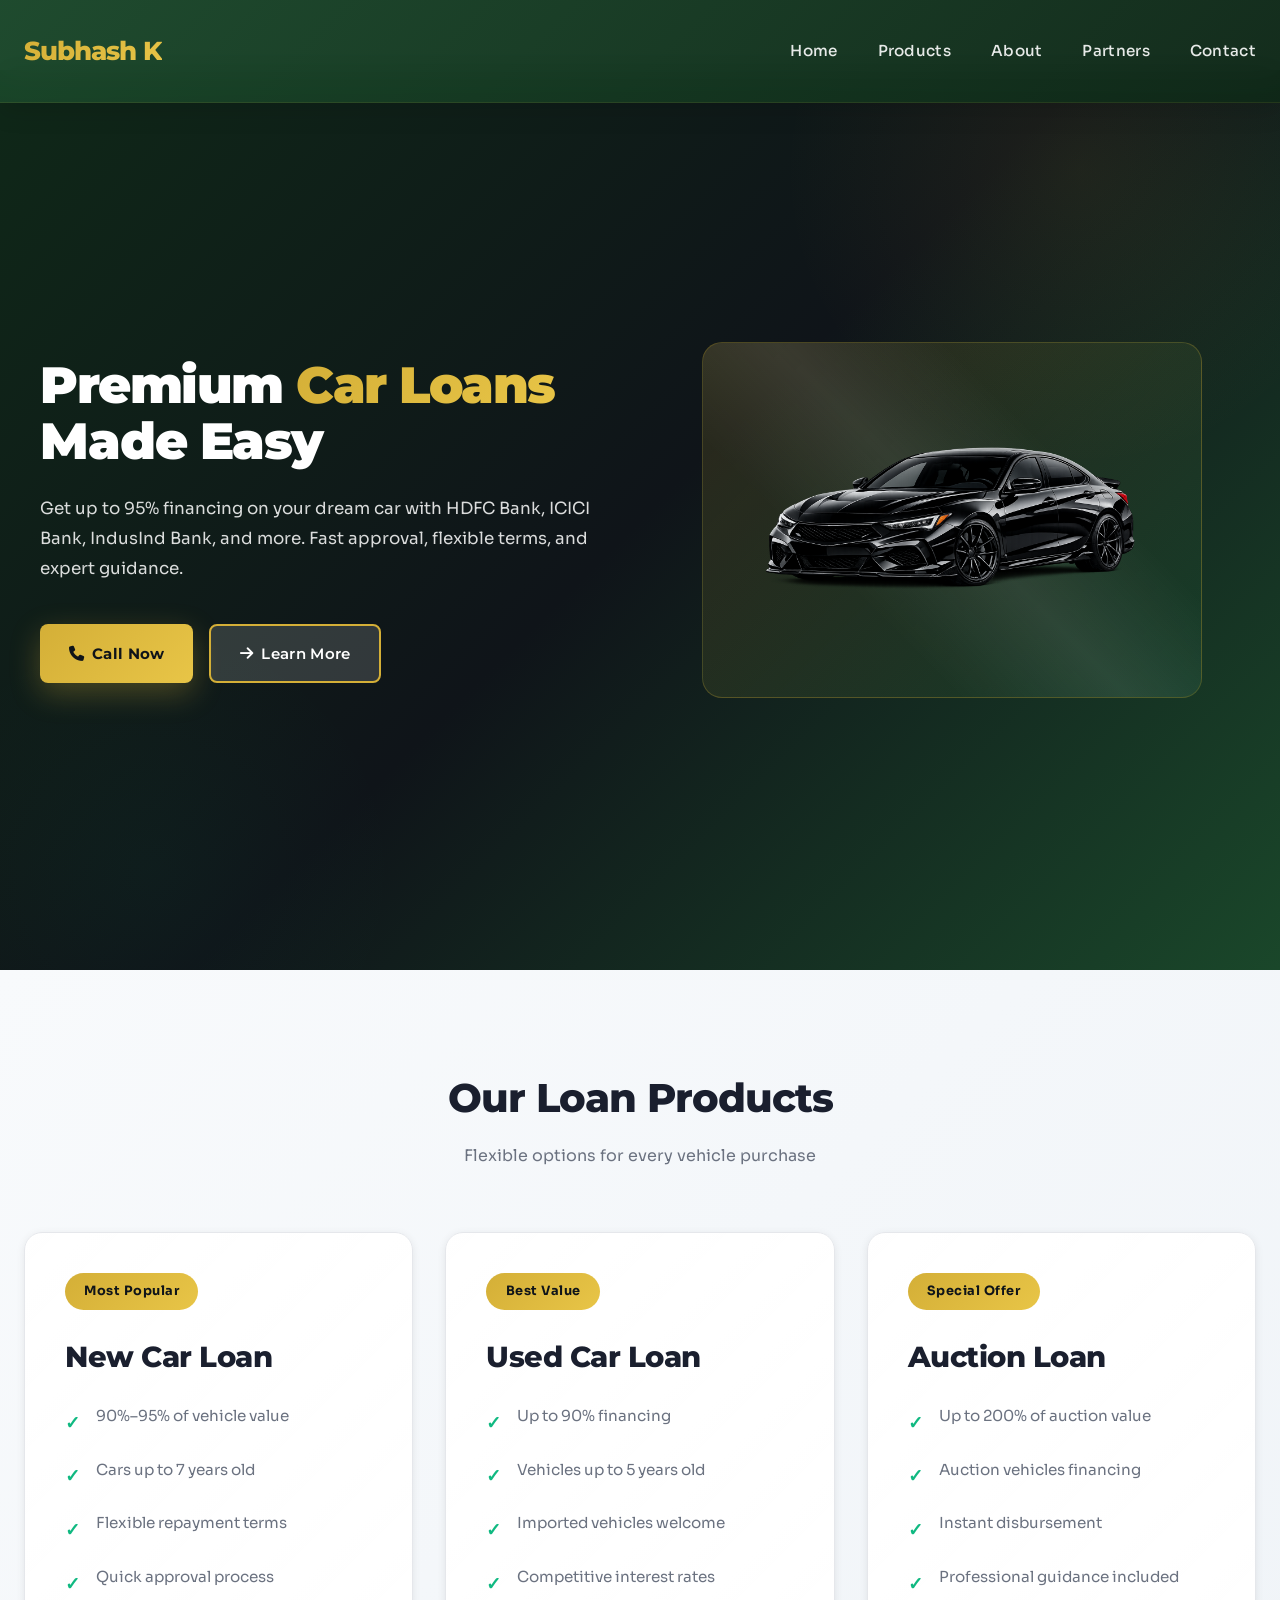
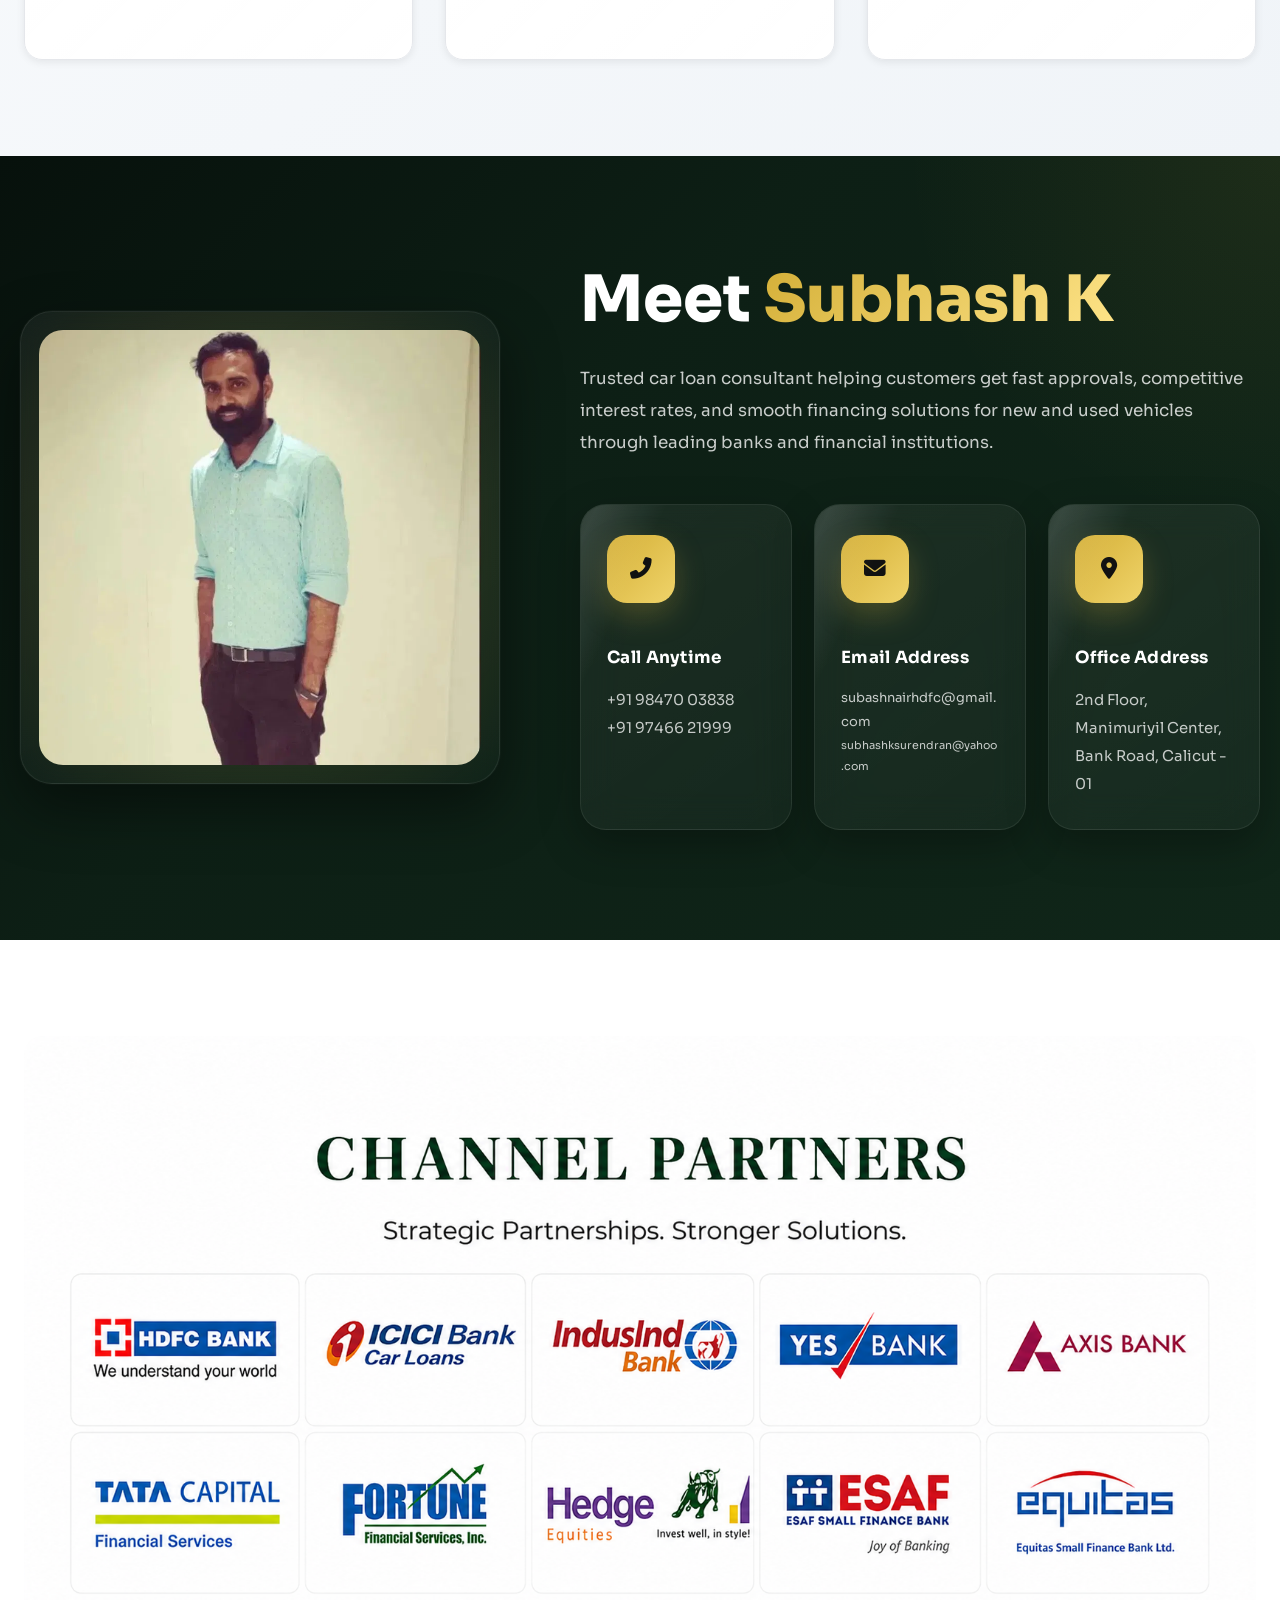
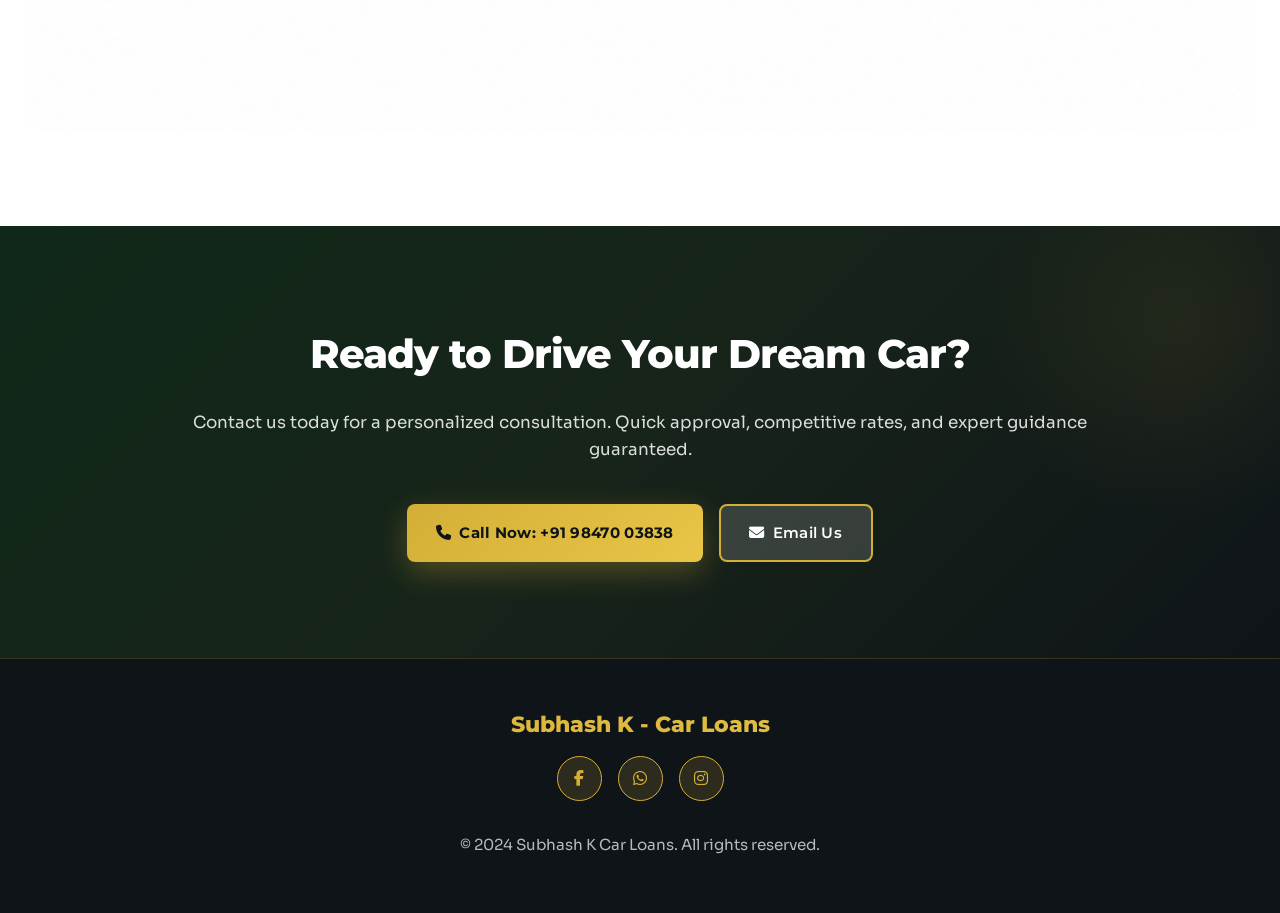
==== commit ea8677aa: "heyye" ====
--- a/index.html
+++ b/index.html
@@ -1065,7 +1065,6 @@
             </div>
             <ul class="nav-links" id="navLinks">
                 <li><a href="#home">Home</a></li>
-                <li><a href="#features">Why Us</a></li>
                 <li><a href="#products">Products</a></li>
                 <li><a href="#about">About</a></li>
                 <li><a href="#partners">Partners</a></li>
@@ -1111,7 +1110,7 @@
                     <h3 class="product-title">New Car Loan</h3>
                     <div class="product-feature">
                         <span class="product-feature-icon">✓</span>
-                        <span class="product-feature-text">Up to 95% of vehicle value</span>
+                        <span class="product-feature-text">90%–95% of vehicle value</span>
                     </div>
                     <div class="product-feature">
                         <span class="product-feature-icon">✓</span>
@@ -1182,11 +1181,6 @@
                 <div class="about-image-glow"></div>
 
                 <img src="image.png" alt="Subhash K" class="about-profile-image">
-
-                <div class="experience-badge">
-                    <span>10+</span>
-                    <p>Years Experience</p>
-                </div>
             </div>
         </div>
 
@@ -1206,7 +1200,7 @@
 
                 <div class="contact-card">
                     <div class="contact-icon">
-                        <i class="fas fa-phone-alt" style="align-items: center; display: flex; justify-content: center;"></i>
+                        <i class="fas fa-phone-alt" ></i>
                     </div>
 
                     <div class="contact-content">
@@ -1654,7 +1648,7 @@
         }
     }
 
-    @media (max-width: 480px) {
+    @media (max-width: 675px) {
 
         .about-text h2 {
             font-size: 2.2rem;
@@ -1662,7 +1656,13 @@
 
         .contact-card {
             flex-direction: column;
-            text-align: left;
+            text-align: center;
+        }
+         .contact-icon {
+            flex-direction: column;
+            align-items: center;
+            justify-content: center;
+            display: flex;
         }
 
         .contact-icon {
--- a/style.css
+++ b/style.css
@@ -732,16 +732,10 @@
 
 .contact-icon {
     position: relative;
-
     width: 70px;
     height: 70px;
     min-width: 70px;
-
     border-radius: 22px;
-
-    display: flex !important;
-    align-items: center !important;
-    justify-content: center !important;
 
     background:
         linear-gradient(135deg,
@@ -883,7 +877,54 @@
     }
 }
 
-@media (max-width: 768px) {
+@media (max-width: 1101px) {
+
+      
+    /* Contact Cards inside About */
+    .contact-grid {
+        margin-top: 1.5rem;
+        display: grid;
+        grid-template-columns: 1fr;
+        gap: 1rem;
+    }
+    
+    .contact-card {
+        display: flex;
+        flex-direction: column;
+        align-items: center;
+        text-align: center;
+        padding: 1.5rem;
+        border-radius: 24px;
+        min-height: auto;
+    }
+    
+    .contact-card .contact-icon {
+        width: 60px;
+        height: 60px;
+        min-width: 60px;
+        border-radius: 18px;
+        font-size: 1.3rem;
+        margin-bottom: 0.8rem;
+        margin-left: auto;
+        margin-right: auto;
+    }
+    
+    .contact-content {
+        text-align: center;
+    }
+    
+    .contact-content h3 {
+        font-size: 1rem;
+        margin-bottom: 0.5rem;
+    }
+    
+    .contact-content a,
+    .contact-content p {
+        font-size: 0.85rem;
+        line-height: 1.7;
+        word-break: break-word;
+    }
+    
 
     .contact-card {
         padding: 24px;
@@ -897,6 +938,9 @@
         min-width: 58px;
         border-radius: 18px;
         font-size: 1.15rem;
+        align-items: center;
+        justify-content: center;
+        display: flex;
     }
 
     .contact-content h3 {
@@ -1600,4 +1644,950 @@
     50% {
         transform: translateY(-20px) scale(1.05);
     }
+}
+/* ============================================
+   MEDIA.CSS - COMPLETE MOBILE & RESPONSIVE FIXES
+   Premium Car Loans Landing Page
+   Fixes all alignment issues for product & about sections
+   ============================================ */
+
+/* ===== BASE MOBILE RESET ===== */
+* {
+    -webkit-tap-highlight-color: transparent;
+}
+
+html {
+    scroll-behavior: smooth;
+    scroll-padding-top: 70px;
+}
+
+body {
+    overflow-x: hidden;
+    width: 100%;
+}
+
+img {
+    max-width: 100%;
+    height: auto;
+    display: block;
+}
+
+/* ===== VARIABLES (ensuring consistency) ===== */
+:root {
+    --primary: #1a472a;
+    --accent: #d4af37;
+    --accent-light: #e8c547;
+    --dark: #0f1419;
+    --white: #ffffff;
+}
+
+/* ===== LARGE LAPTOPS ===== */
+@media (max-width: 1400px) {
+    .hero-content,
+    .features-container,
+    .products-container,
+    .partners-container,
+    .about-container,
+    .footer-content,
+    .cta-content {
+        max-width: 1180px;
+    }
+    
+    .hero-text h1 {
+        font-size: 3rem;
+    }
+    
+    .about-text h2 {
+        font-size: 3.5rem;
+    }
+}
+
+/* ===== LAPTOP (1200px and below) ===== */
+@media (max-width: 1200px) {
+    html {
+        font-size: 95%;
+    }
+    
+    .hero-content {
+        gap: 2rem;
+    }
+    
+    .about-container {
+        grid-template-columns: 1fr;
+        gap: 60px;
+    }
+    
+    .about-image {
+        max-width: 500px;
+        margin: auto;
+    }
+    
+    .about-text {
+        text-align: center;
+    }
+    
+    .about-description {
+        margin-left: auto;
+        margin-right: auto;
+    }
+    
+    .contact-grid {
+        grid-template-columns: 1fr;
+    }
+    
+    .full-width {
+        grid-column: auto;
+    }
+}
+
+/* ===== TABLET (992px and below) ===== */
+@media (max-width: 992px) {
+    body {
+        overflow-x: hidden;
+    }
+    
+    section {
+        overflow: hidden;
+    }
+    
+    .nav-container {
+        height: 72px;
+        padding: 0 1.2rem;
+    }
+    
+    .nav-logo {
+        font-size: 1.4rem;
+    }
+    
+    .hero {
+        min-height: auto;
+        padding: 70px 0 40px;
+    }
+    
+    .hero-content {
+        grid-template-columns: 1fr;
+        text-align: center;
+        padding: 2rem 1.2rem;
+    }
+    
+    .hero-text {
+        order: 2;
+    }
+    
+    .hero-image {
+        order: 1;
+    }
+    
+    .hero-text h1 {
+        font-size: 2.5rem;
+        line-height: 1.15;
+    }
+    
+    .hero-text p {
+        max-width: 700px;
+        margin-left: auto;
+        margin-right: auto;
+    }
+    
+    .cta-buttons {
+        justify-content: center;
+    }
+    
+    .hero-image-wrapper {
+        max-width: 500px;
+        margin: auto;
+    }
+    
+    .features,
+    .products,
+    .partners,
+    .cta-section,
+    .about {
+        padding: 5rem 1.2rem;
+    }
+    
+    .section-title {
+        font-size: 2.2rem;
+    }
+    
+    .features-grid,
+    .products-grid {
+        grid-template-columns: repeat(2, 1fr);
+        gap: 1.5rem;
+    }
+    
+    .feature-card,
+    .product-card {
+        padding: 1.8rem;
+    }
+    
+    .about-text h2 {
+        font-size: 3rem;
+    }
+}
+
+/* ===== MOBILE (768px and below) - MAIN FIXES ===== */
+@media (max-width: 768px) {
+    html {
+        font-size: 90%;
+    }
+    
+    body {
+        overflow-x: hidden;
+    }
+    
+    /* Navigation */
+    nav {
+        padding: 0.8rem 0;
+        backdrop-filter: blur(25px);
+    }
+    
+    .nav-container {
+        height: 65px;
+        padding: 0 1rem;
+    }
+    
+    .nav-logo {
+        font-size: 1.2rem;
+        letter-spacing: -0.5px;
+    }
+    
+    .hamburger {
+        display: flex;
+    }
+    
+    .hamburger span {
+        width: 24px;
+        height: 2.5px;
+        border-radius: 20px;
+        transition: 0.35s ease;
+    }
+    
+    .nav-links {
+        position: fixed;
+        inset: 65px 0 auto 0;
+        width: 100%;
+        background: rgba(7, 17, 12, 0.98);
+        backdrop-filter: blur(25px);
+        flex-direction: column;
+        gap: 0;
+        overflow: hidden;
+        max-height: 0;
+        transition: all 0.5s ease;
+        border-bottom: 1px solid rgba(255, 255, 255, 0.05);
+    }
+    
+    .nav-links.active {
+        max-height: 500px;
+        box-shadow: 0 20px 40px rgba(0, 0, 0, 0.4);
+    }
+    
+    .nav-links li {
+        width: 100%;
+    }
+    
+    .nav-links a {
+        display: block;
+        padding: 1rem 1.5rem;
+        width: 100%;
+        border-bottom: 1px solid rgba(255, 255, 255, 0.04);
+        font-size: 0.95rem;
+    }
+    
+    /* Hero Section */
+    .hero {
+        margin-top: 70px;
+        padding: 60px 0 40px;
+    }
+    
+    .hero::before,
+    .hero::after {
+        opacity: 0.4;
+    }
+    
+    .hero-content {
+        padding: 1rem;
+        gap: 2rem;
+    }
+    
+    .hero-text h1 {
+        font-size: 2rem;
+        margin-bottom: 1rem;
+        letter-spacing: -0.5px;
+    }
+    
+    .hero-text p {
+        font-size: 0.92rem;
+        line-height: 1.8;
+        margin-bottom: 1.5rem;
+    }
+    
+    .cta-buttons {
+        flex-direction: column;
+        width: 100%;
+        gap: 0.8rem;
+    }
+    
+    .btn {
+        width: 100%;
+        justify-content: center;
+        min-height: 54px;
+        border-radius: 14px;
+        font-size: 0.92rem;
+        padding: 0.8rem 1rem;
+    }
+    
+    .hero-image-wrapper {
+        padding: 1rem;
+        border-radius: 24px;
+        max-width: 100%;
+    }
+    
+    .hero-image-wrapper img {
+        border-radius: 16px;
+    }
+    
+    /* Section Titles */
+    .section-title {
+        font-size: 1.9rem;
+        line-height: 1.2;
+        margin-bottom: 0.5rem;
+    }
+    
+    .section-subtitle {
+        font-size: 0.9rem;
+        margin-bottom: 2rem;
+        padding: 0 0.5rem;
+    }
+    
+    /* Features Section */
+    .features {
+        padding: 4rem 1rem;
+    }
+    
+    .features-grid {
+        grid-template-columns: 1fr;
+        gap: 1.2rem;
+    }
+    
+    .feature-card {
+        padding: 1.5rem;
+        border-radius: 22px;
+    }
+    
+    .feature-card:hover {
+        transform: translateY(-6px);
+    }
+    
+    .feature-icon {
+        width: 55px;
+        height: 55px;
+        font-size: 1.5rem;
+        margin-bottom: 1rem;
+    }
+    
+    .feature-title {
+        font-size: 1.2rem;
+        margin-bottom: 0.5rem;
+    }
+    
+    .feature-text {
+        font-size: 0.9rem;
+        line-height: 1.7;
+    }
+    
+    /* ===== PRODUCTS SECTION - CRITICAL FIXES ===== */
+    .products {
+        padding: 4rem 1rem;
+        background: linear-gradient(135deg, #f8fafc 0%, #f0f4f8 100%);
+    }
+    
+    .products-grid {
+        grid-template-columns: 1fr;
+        gap: 1.5rem;
+    }
+    
+    .product-card {
+        padding: 1.8rem;
+        border-radius: 24px;
+        text-align: center;
+    }
+
+    .product-feature{
+        align-items: center;
+        justify-content: center;
+
+
+    }
+        .product-feature-icon{
+       display: none;
+        
+
+    }
+    .product-card:hover {
+        transform: translateY(-8px);
+    }
+    
+    .product-badge {
+        display: inline-block;
+        padding: 0.4rem 1rem;
+        font-size: 0.7rem;
+        margin-bottom: 1rem;
+    }
+    
+    .product-title {
+        font-size: 1.5rem;
+        margin-bottom: 1rem;
+        letter-spacing: -0.3px;
+    }
+    
+    .product-feature {
+        display: flex;
+        gap: 0.8rem;
+        margin-bottom: 1rem;
+        align-items: flex-start;
+    }
+    
+    .product-feature-icon {
+        font-size: 1rem;
+        margin-top: 0.2rem;
+        min-width: 20px;
+    }
+    
+    .product-feature-text {
+        font-size: 0.9rem;
+        line-height: 1.6;
+    }
+    
+    /* ===== ABOUT SECTION - CRITICAL FIXES ===== */
+    .about {
+        padding: 5rem 1rem;
+        background: radial-gradient(circle at top right, rgba(212, 175, 55, 0.08), transparent 25%),
+                    linear-gradient(135deg, #07110c 0%, #0d1f15 40%, #102619 100%);
+    }
+    
+    .about-container {
+        display: flex;
+        flex-direction: column;
+        gap: 2.5rem;
+        padding: 0;
+    }
+    
+    .about-image {
+        width: 100%;
+        max-width: 350px;
+        margin: 0 auto;
+    }
+    
+    .about-image-wrapper {
+        border-radius: 26px;
+        padding: 12px;
+    }
+    
+    .about-profile-image {
+        border-radius: 20px;
+        width: 100%;
+        height: auto;
+    }
+    
+    .about-text {
+        text-align: center;
+        padding: 0;
+    }
+    
+    .about-text h2 {
+        font-size: 2.2rem;
+        margin-bottom: 1rem;
+        line-height: 1.2;
+    }
+    
+    .about-description {
+        font-size: 0.92rem;
+        line-height: 1.8;
+        margin-bottom: 1.5rem;
+        padding: 0 0.5rem;
+    }
+  
+    .full-width {
+        grid-column: auto;
+    }
+    
+    /* Partners Section */
+    .partners {
+        padding: 4rem 1rem;
+    }
+    
+    .partners-image {
+        border-radius: 18px;
+        width: 100%;
+    }
+    
+    /* CTA Section */
+    .cta-section {
+        padding: 4rem 1.5rem;
+    }
+    
+    .cta-section h2 {
+        font-size: 1.8rem;
+        line-height: 1.2;
+        margin-bottom: 1rem;
+    }
+    
+    .cta-section p {
+        font-size: 0.92rem;
+        line-height: 1.8;
+        margin-bottom: 1.8rem;
+    }
+    
+    .cta-buttons-section {
+        flex-direction: column;
+        gap: 1rem;
+    }
+    
+    /* Footer */
+    footer {
+        padding: 2rem 1rem;
+    }
+    
+    .footer-logo {
+        font-size: 1.2rem;
+    }
+    
+    .footer-text {
+        font-size: 0.82rem;
+        line-height: 1.7;
+    }
+    
+    .social-links {
+        gap: 0.8rem;
+        margin-bottom: 1.5rem;
+    }
+    
+    .social-link {
+        width: 42px;
+        height: 42px;
+        font-size: 1rem;
+    }
+}
+
+/* ===== SMALL MOBILE (480px and below) ===== */
+@media (max-width: 480px) {
+    html {
+        font-size: 85%;
+    }
+    
+    /* Navigation */
+    .nav-logo {
+        font-size: 1.1rem;
+    }
+    
+    /* Hero */
+    .hero {
+        padding-top: 50px;
+        padding-bottom: 30px;
+    }
+    
+    .hero-content {
+        padding: 0.8rem;
+    }
+    
+    .hero-text h1 {
+        font-size: 1.7rem;
+        line-height: 1.2;
+    }
+    
+    .hero-text p {
+        font-size: 0.85rem;
+        line-height: 1.7;
+    }
+    
+    .btn {
+        min-height: 48px;
+        padding: 0.7rem 1rem;
+        font-size: 0.85rem;
+        border-radius: 12px;
+    }
+    
+    /* Section Titles */
+    .section-title {
+        font-size: 1.6rem;
+    }
+    
+    .section-subtitle {
+        font-size: 0.85rem;
+    }
+    
+    /* Features */
+    .feature-card {
+        padding: 1.2rem;
+        border-radius: 18px;
+    }
+    
+    .feature-icon {
+        width: 48px;
+        height: 48px;
+        font-size: 1.3rem;
+        border-radius: 12px;
+    }
+    
+    .feature-title {
+        font-size: 1.1rem;
+    }
+    
+    .feature-text {
+        font-size: 0.85rem;
+        line-height: 1.6;
+    }
+    
+    /* Products - Critical mobile fixes */
+    .products {
+        padding: 3rem 0.8rem;
+    }
+    
+    .products-grid {
+        gap: 1rem;
+    }
+    
+    .product-card {
+        padding: 1.3rem;
+        border-radius: 20px;
+    }
+    
+    .product-badge {
+        padding: 0.3rem 0.9rem;
+        font-size: 0.65rem;
+        margin-bottom: 0.8rem;
+    }
+    
+    .product-title {
+        font-size: 1.3rem;
+        margin-bottom: 0.8rem;
+    }
+    
+    .product-feature {
+        gap: 0.7rem;
+        margin-bottom: 0.8rem;
+    }
+    
+    .product-feature-icon {
+        font-size: 0.9rem;
+        min-width: 18px;
+    }
+    
+    .product-feature-text {
+        font-size: 0.85rem;
+        line-height: 1.5;
+    }
+    
+    /* About Section - Critical mobile fixes */
+    .about {
+        padding: 3rem 0.8rem;
+    }
+    
+    .about-container {
+        gap: 1.8rem;
+    }
+    
+    .about-image {
+        max-width: 280px;
+    }
+    
+    .about-text h2 {
+        font-size: 1.8rem;
+    }
+    
+    .about-description {
+        font-size: 0.85rem;
+        line-height: 1.7;
+        padding: 0;
+    }
+    
+    .contact-grid {
+        gap: 0.8rem;
+        margin-top: 1.2rem;
+    }
+    
+    .contact-card {
+        padding: 1.2rem;
+        border-radius: 20px;
+        flex-direction: column;
+        text-align: center;
+    }
+    
+    .contact-card .contact-icon {
+        width: 50px;
+        height: 50px;
+        min-width: 50px;
+        border-radius: 15px;
+        font-size: 1.1rem;
+        margin-bottom: 0.6rem;
+    }
+    
+    .contact-content h3 {
+        font-size: 0.9rem;
+        margin-bottom: 0.3rem;
+    }
+    
+    .contact-content a,
+    .contact-content p {
+        font-size: 0.8rem;
+        line-height: 1.6;
+    }
+    
+    /* Partners */
+    .partners {
+        padding: 3rem 0.8rem;
+    }
+    
+    /* CTA */
+    .cta-section {
+        padding: 3rem 1rem;
+    }
+    
+    .cta-section h2 {
+        font-size: 1.5rem;
+    }
+    
+    .cta-section p {
+        font-size: 0.85rem;
+    }
+    
+    /* Footer */
+    .social-link {
+        width: 38px;
+        height: 38px;
+        font-size: 0.9rem;
+    }
+    
+    .footer-logo {
+        font-size: 1rem;
+    }
+    
+    .footer-text {
+        font-size: 0.75rem;
+    }
+}
+
+/* ===== ULTRA SMALL DEVICES (360px and below) ===== */
+@media (max-width: 360px) {
+    .hero-text h1 {
+        font-size: 1.5rem;
+    }
+    
+    .section-title {
+        font-size: 1.4rem;
+    }
+    
+    .about-text h2 {
+        font-size: 1.6rem;
+    }
+    
+    .btn {
+        font-size: 0.8rem;
+        min-height: 44px;
+    }
+    
+    .product-title {
+        font-size: 1.2rem;
+    }
+    
+    .contact-content a,
+    .contact-content p {
+        font-size: 0.75rem;
+    }
+    
+    .product-feature-text {
+        font-size: 0.8rem;
+    }
+    
+    .about-description {
+        font-size: 0.8rem;
+    }
+}
+
+/* ===== LANDSCAPE MODE FIXES ===== */
+@media (max-width: 900px) and (orientation: landscape) {
+    .hero {
+        min-height: auto;
+        padding: 40px 0;
+    }
+    
+    .hero-content {
+        gap: 1.5rem;
+    }
+    
+    .hero-text h1 {
+        font-size: 1.8rem;
+    }
+    
+    .about {
+        padding: 3rem 1rem;
+    }
+    
+    .about-container {
+        gap: 2rem;
+    }
+    
+    .products-grid {
+        grid-template-columns: repeat(2, 1fr);
+        gap: 1rem;
+    }
+    
+    @media (max-width: 600px) and (orientation: landscape) {
+        .products-grid {
+            grid-template-columns: 1fr;
+        }
+    }
+}
+
+/* ===== TOUCH FRIENDLY IMPROVEMENTS ===== */
+@media (hover: none) and (pointer: coarse) {
+    .btn,
+    .nav-links a,
+    .social-link,
+    .feature-card,
+    .product-card,
+    .contact-card {
+        cursor: pointer;
+        transition: opacity 0.2s ease, transform 0.2s ease;
+    }
+    
+    .btn:active {
+        transform: scale(0.97);
+        opacity: 0.9;
+    }
+    
+    .feature-card:active,
+    .product-card:active {
+        transform: scale(0.98);
+    }
+    
+    .nav-links a:active {
+        opacity: 0.7;
+    }
+}
+
+/* ===== SAFE AREA INSETS FOR NOTCH DEVICES ===== */
+@supports (padding: max(0px)) {
+    .hero,
+    .features,
+    .products,
+    .about,
+    .partners,
+    .cta-section,
+    footer {
+        padding-left: max(1rem, env(safe-area-inset-left));
+        padding-right: max(1rem, env(safe-area-inset-right));
+    }
+    
+    .nav-container {
+        padding-left: max(1rem, env(safe-area-inset-left));
+        padding-right: max(1rem, env(safe-area-inset-right));
+    }
+}
+
+/* ===== PREVENT HORIZONTAL SCROLL ===== */
+body {
+    overflow-x: hidden;
+    width: 100%;
+    position: relative;
+}
+
+.container,
+section {
+    overflow-x: hidden;
+    max-width: 100%;
+}
+
+/* ===== SMOOTH SCROLLBAR FOR MOBILE ===== */
+::-webkit-scrollbar {
+    width: 4px;
+}
+
+::-webkit-scrollbar-track {
+    background: #0b1610;
+}
+
+::-webkit-scrollbar-thumb {
+    background: linear-gradient(180deg, #d4af37, #8b6b12);
+    border-radius: 10px;
+}
+
+/* ===== IMAGE RESPONSIVENESS ===== */
+img {
+    max-width: 100%;
+    height: auto;
+}
+
+.hero-image-wrapper img,
+.partners-image,
+.about-profile-image {
+    width: 100%;
+    object-fit: cover;
+}
+
+/* ===== BUTTON FULL WIDTH ON MOBILE ===== */
+@media (max-width: 768px) {
+    .cta-buttons .btn,
+    .cta-buttons-section .btn {
+        width: 100%;
+        display: flex;
+        justify-content: center;
+        align-items: center;
+        box-sizing: border-box;
+    }
+}
+
+/* ===== GRID GAP ADJUSTMENTS ===== */
+@media (max-width: 768px) {
+    .features-grid,
+    .products-grid {
+        gap: 1.2rem;
+    }
+    
+    .contact-grid {
+        gap: 1rem;
+    }
+}
+
+/* ===== TYPOGRAPHY ADJUSTMENTS ===== */
+@media (max-width: 768px) {
+    body {
+        font-size: 14px;
+    }
+    
+    h1, h2, h3 {
+        word-break: break-word;
+    }
+}
+
+/* ===== FIX FOR IMAGES IN ABOUT SECTION ===== */
+@media (max-width: 768px) {
+    .about-image-wrapper {
+        width: 100%;
+        max-width: 320px;
+        margin: 0 auto;
+    }
+    
+    .about-image-glow {
+        display: none; /* Performance improvement on mobile */
+    }
+}
+
+/* ===== ENSURE PRODUCT BADGE VISIBLE ===== */
+@media (max-width: 480px) {
+    .product-badge {
+        display: inline-block;
+    }
+}
+
+/* ===== SPACING FIXES ===== */
+@media (max-width: 768px) {
+    section {
+        scroll-margin-top: 70px;
+    }
+    
+    .hero {
+        scroll-margin-top: 0;
+    }
 }
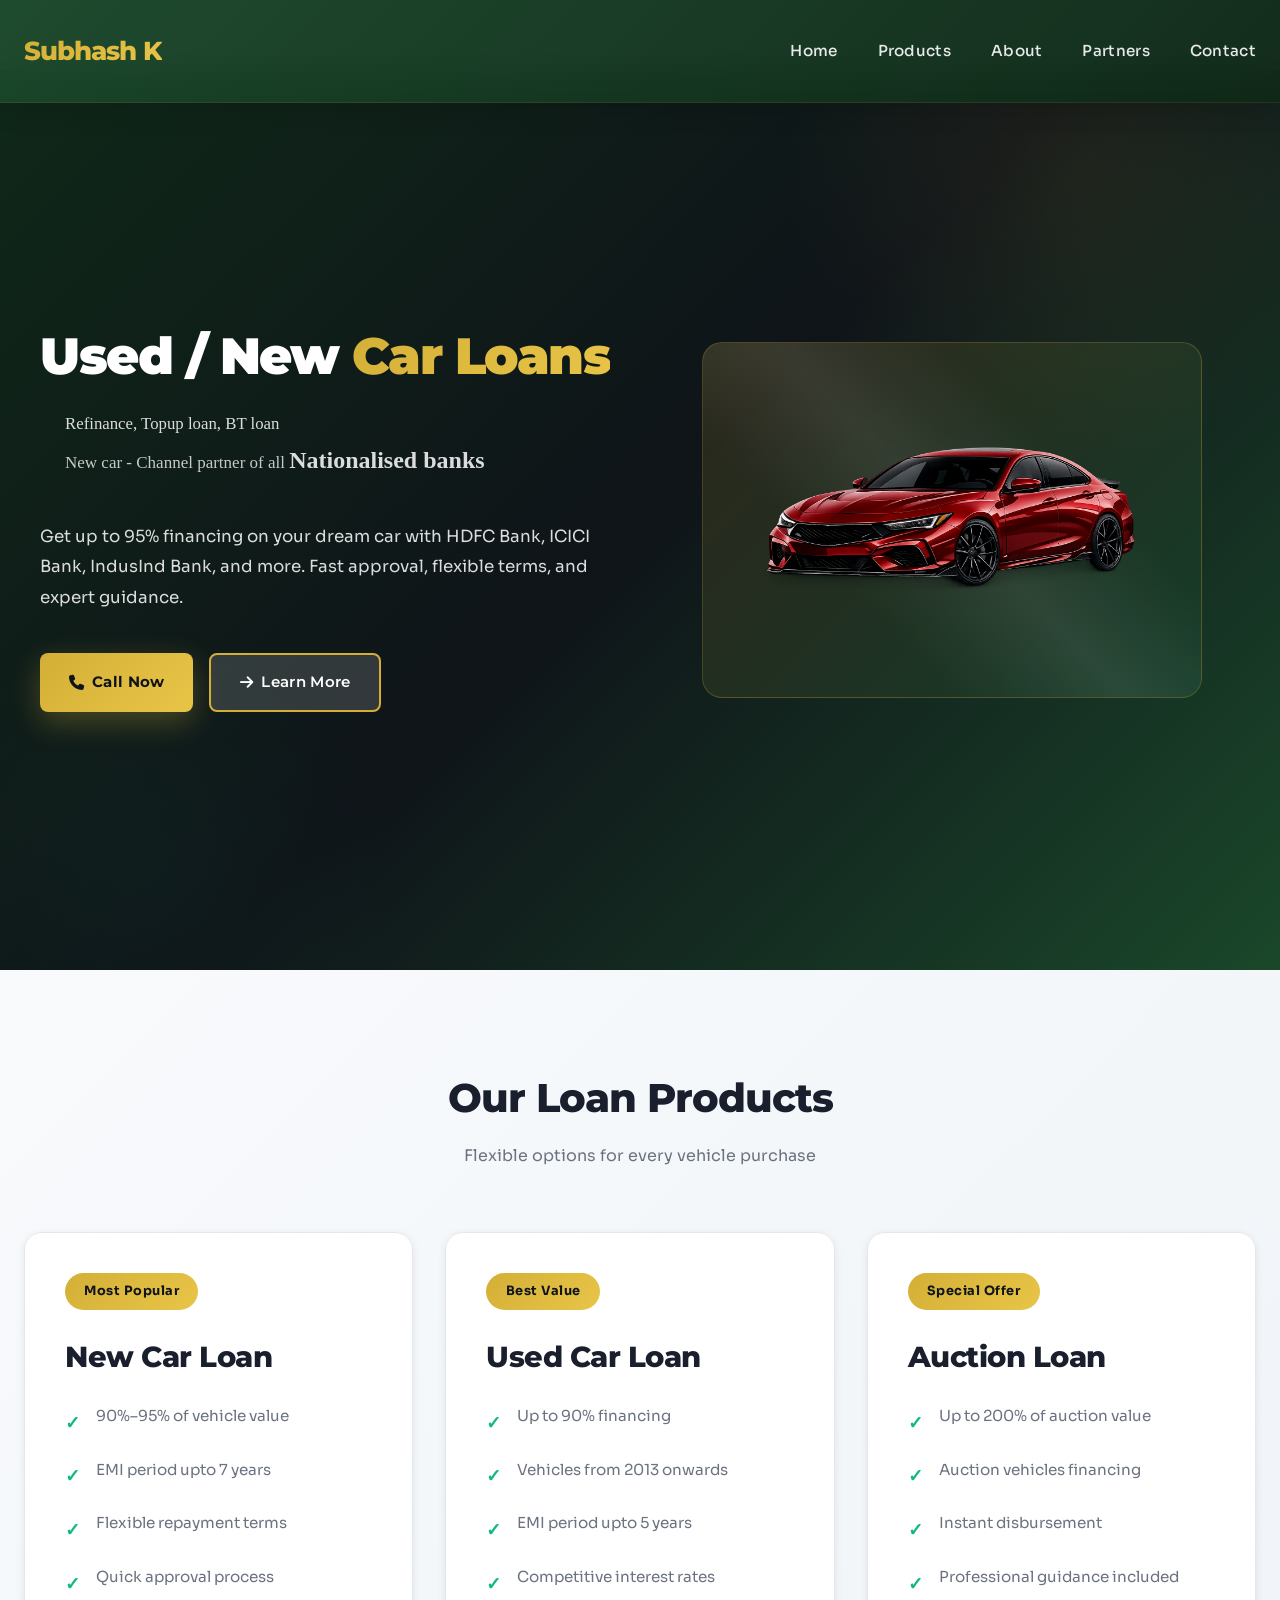
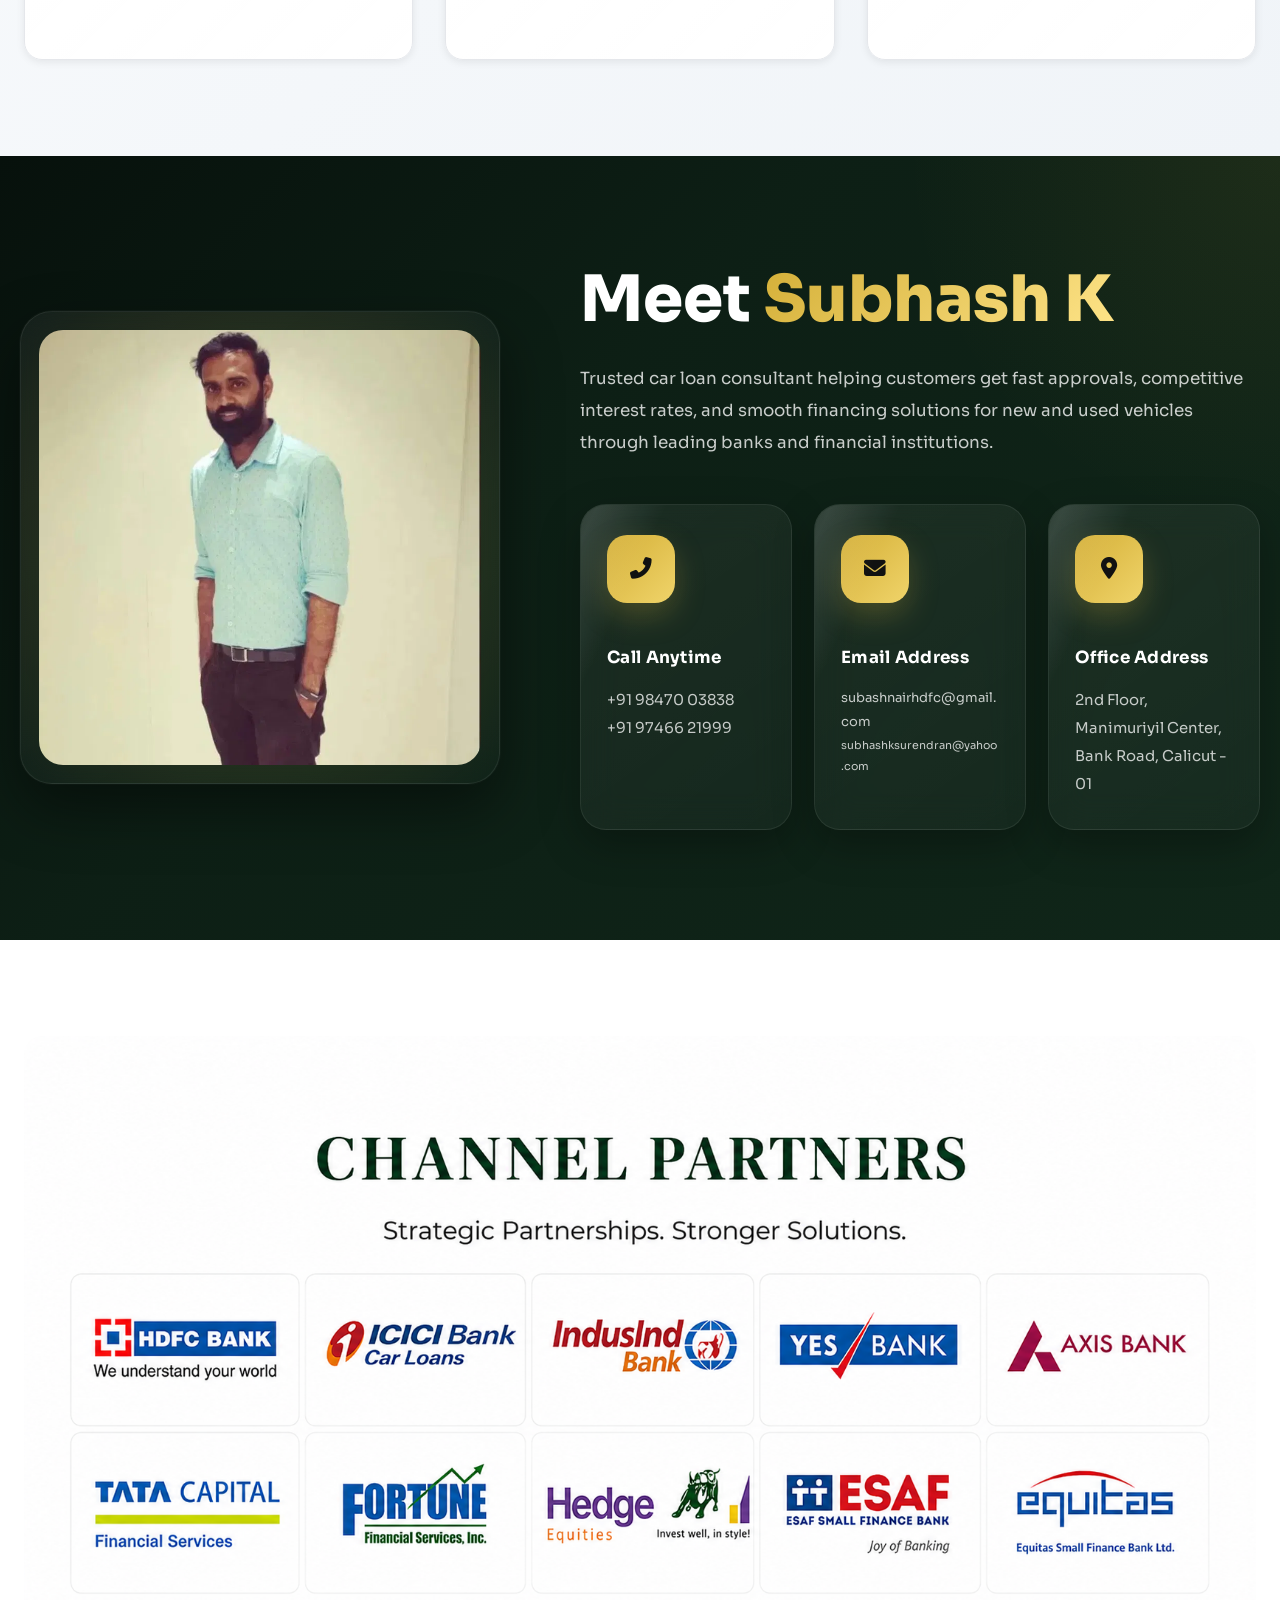
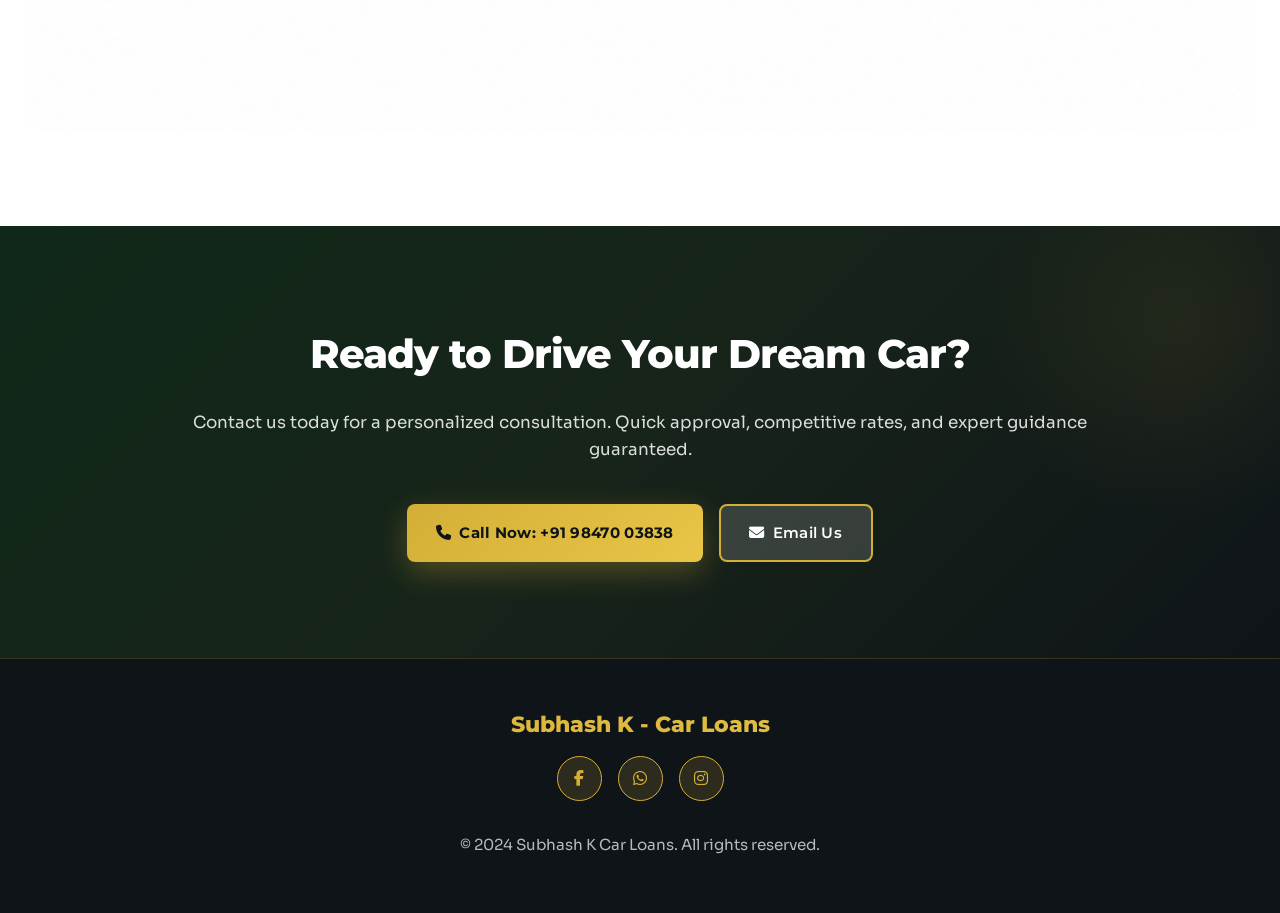
==== commit 224f1a13: "qwef" ====
--- a/index.html
+++ b/index.html
@@ -1077,9 +1077,22 @@
     <section class="hero" id="home">
         <div class="hero-content">
             <div class="hero-text">
-                <h1>Premium <span class="accent">Car Loans</span> Made Easy</h1>
-                <p>Get up to 95% financing on your dream car with HDFC Bank, ICICI Bank, IndusInd Bank, and more. Fast
-                    approval, flexible terms, and expert guidance.</p>
+                <h1>Used / New <span class="accent">Car Loans</span></h1>
+            
+                <p class="hero-line-one">
+                    Refinance, Topup loan, BT loan
+                </p>
+            
+                <p class="hero-line-two">
+                    <span></span>
+                    <span class="small-text" style="font-size: 17px;" >New car - Channel partner of all</span>
+                    <span class="big-text" style="font-size: 24px; font-weight: 700;">Nationalised banks</span>
+                </p>
+            
+                <p>
+                    Get up to 95% financing on your dream car with HDFC Bank, ICICI Bank,
+                    IndusInd Bank, and more. Fast approval, flexible terms, and expert guidance.
+                </p>
                 <div class="cta-buttons">
                     <a href="tel:+919847003838" class="btn btn-primary">
                         <i class="fas fa-phone"></i> Call Now
@@ -1114,7 +1127,7 @@
                     </div>
                     <div class="product-feature">
                         <span class="product-feature-icon">✓</span>
-                        <span class="product-feature-text">Cars up to 7 years old</span>
+                        <span class="product-feature-text">EMI period upto 7 years</span>
                     </div>
                     <div class="product-feature">
                         <span class="product-feature-icon">✓</span>
@@ -1135,11 +1148,11 @@
                     </div>
                     <div class="product-feature">
                         <span class="product-feature-icon">✓</span>
-                        <span class="product-feature-text">Vehicles up to 5 years old</span>
+                        <span class="product-feature-text">Vehicles from 2013 onwards   </span>
                     </div>
                     <div class="product-feature">
                         <span class="product-feature-icon">✓</span>
-                        <span class="product-feature-text">Imported vehicles welcome</span>
+                        <span class="product-feature-text">EMI period upto 5 years</span>
                     </div>
                     <div class="product-feature">
                         <span class="product-feature-icon">✓</span>
--- a/style.css
+++ b/style.css
@@ -1826,6 +1826,39 @@
     }
 }
 
+.hero-line-one{
+    font-size:25px;
+    padding-left:25px;
+    margin:0;
+    line-height:1.1;
+    font-family:Cambria, Cochin, Georgia, Times, 'Times New Roman', serif;
+    color:#fff;
+    font-weight:500;
+}
+
+.hero-line-two{
+    font-size:25px;
+    padding-left:25px;
+    margin:0;
+    margin-top:-40px;
+    line-height:1.1;
+    font-family:Cambria, Cochin, Georgia, Times, 'Times New Roman', serif;
+    color:#fff;
+    font-weight:500;
+}
+
+.hero-line-two .small-text{
+    font-size:13px;
+    opacity:.9;
+}
+
+.hero-line-two .medium-text{
+    font-size:16px;
+}
+
+.hero-text > p:last-of-type{
+    margin-top:12px;
+}
 /* ===== MOBILE (768px and below) - MAIN FIXES ===== */
 @media (max-width: 768px) {
     html {
@@ -1835,7 +1868,13 @@
     body {
         overflow-x: hidden;
     }
-    
+    .hero-line-two{
+        margin-top: -20px;
+    }
+    .hero-line-two .big-text{
+        font-size: 160px;
+    }
+
     /* Navigation */
     nav {
         padding: 0.8rem 0;
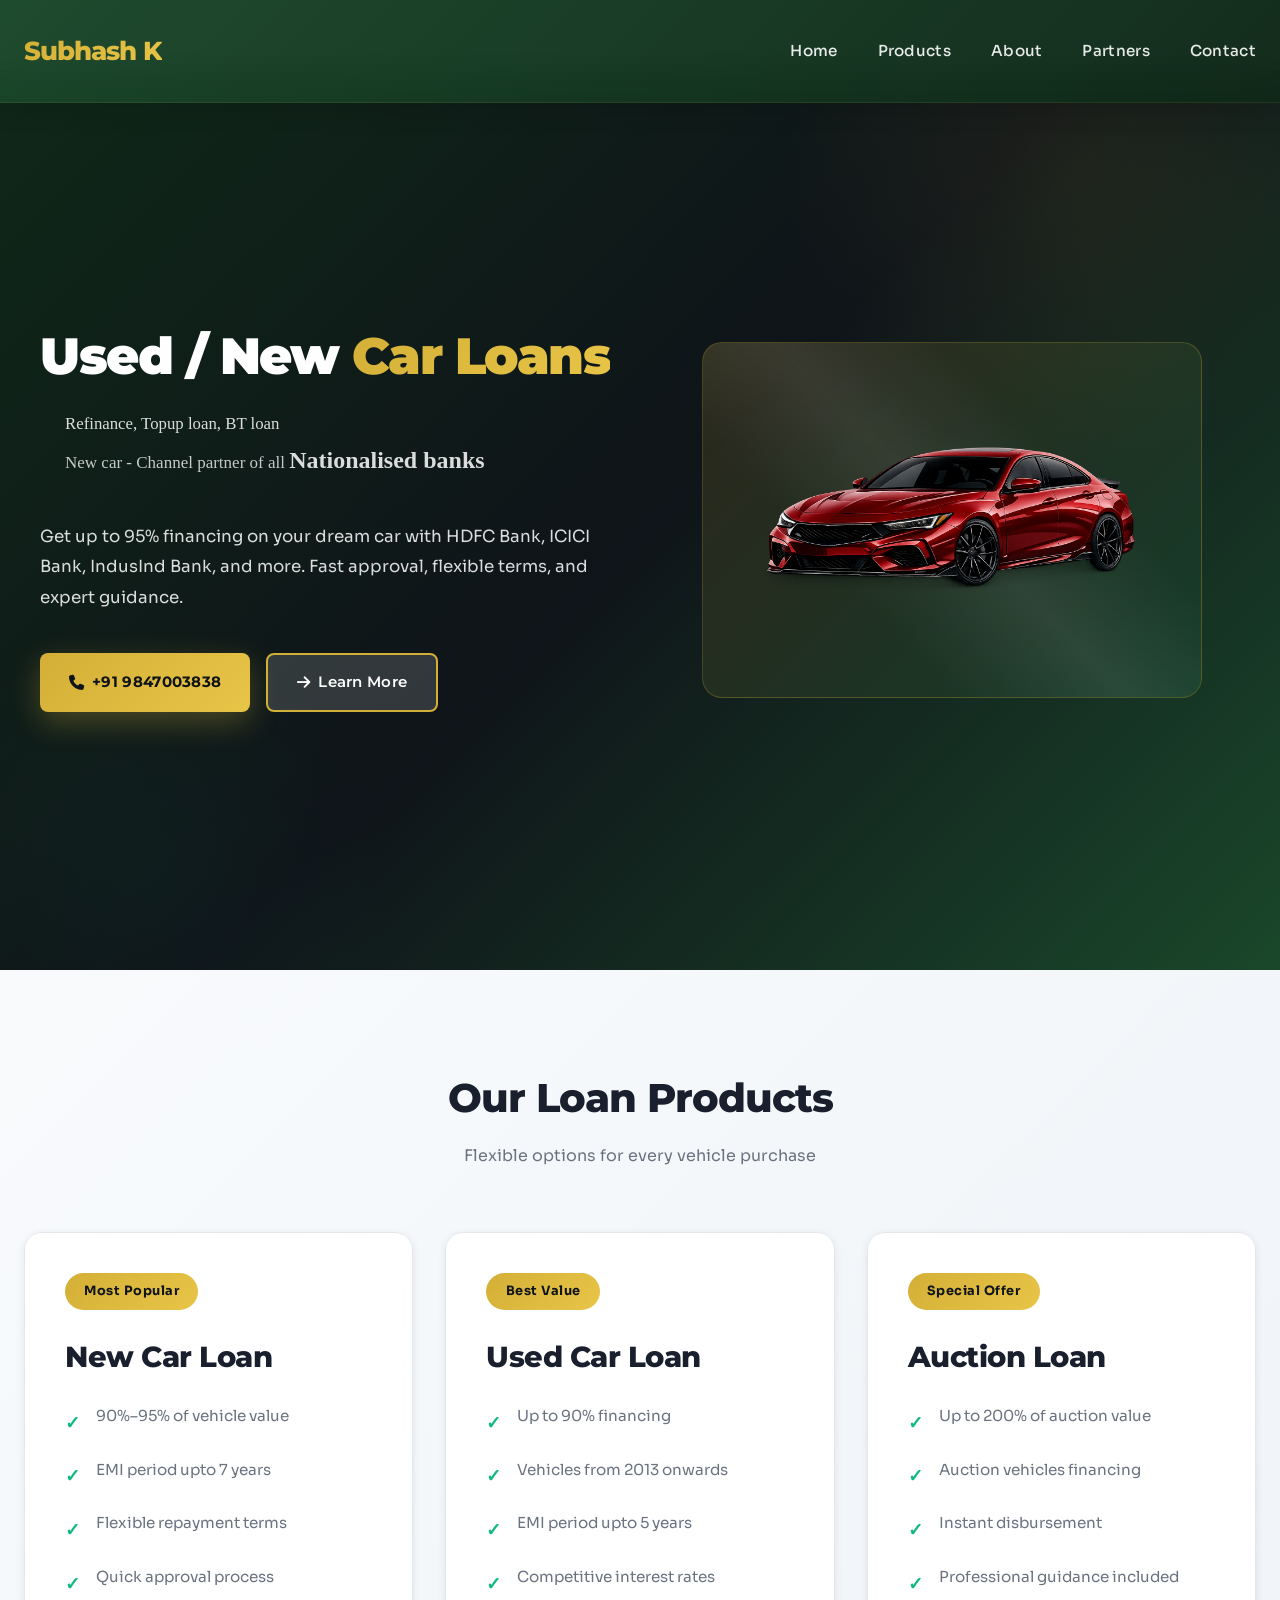
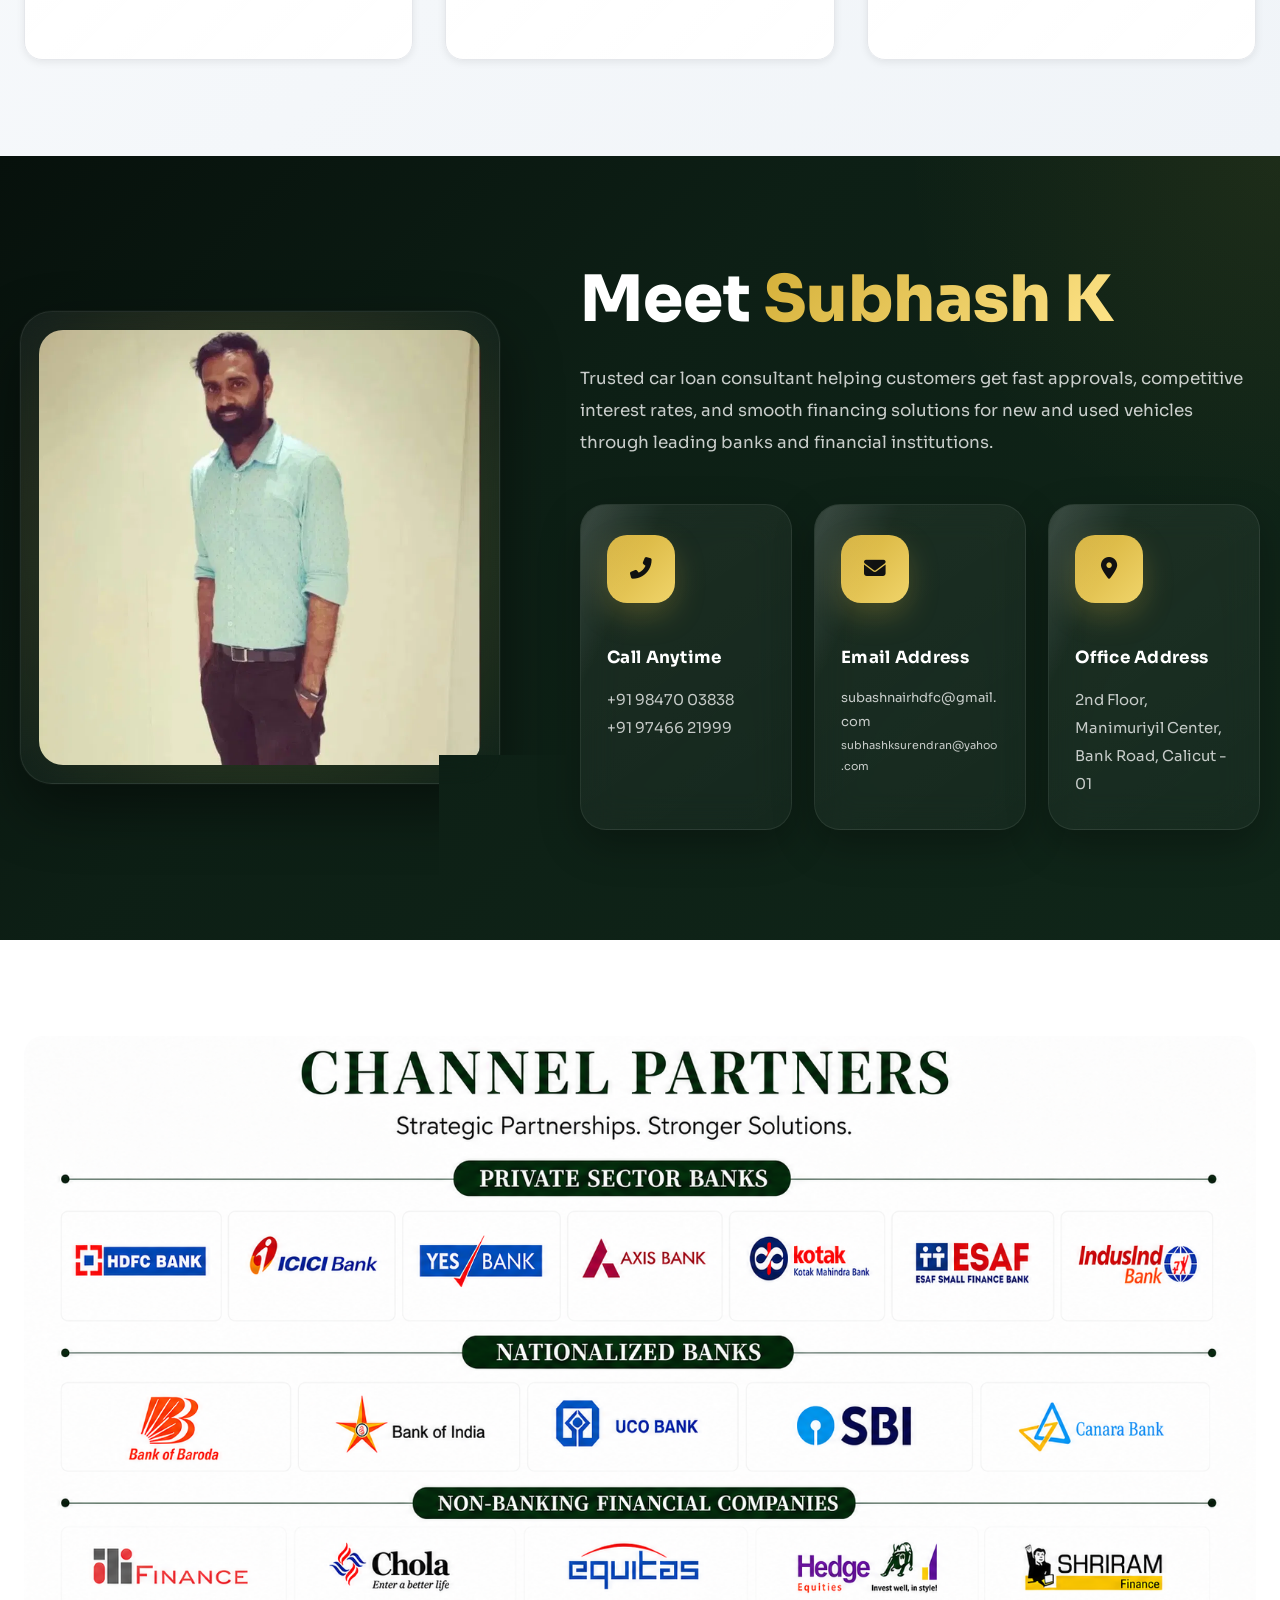
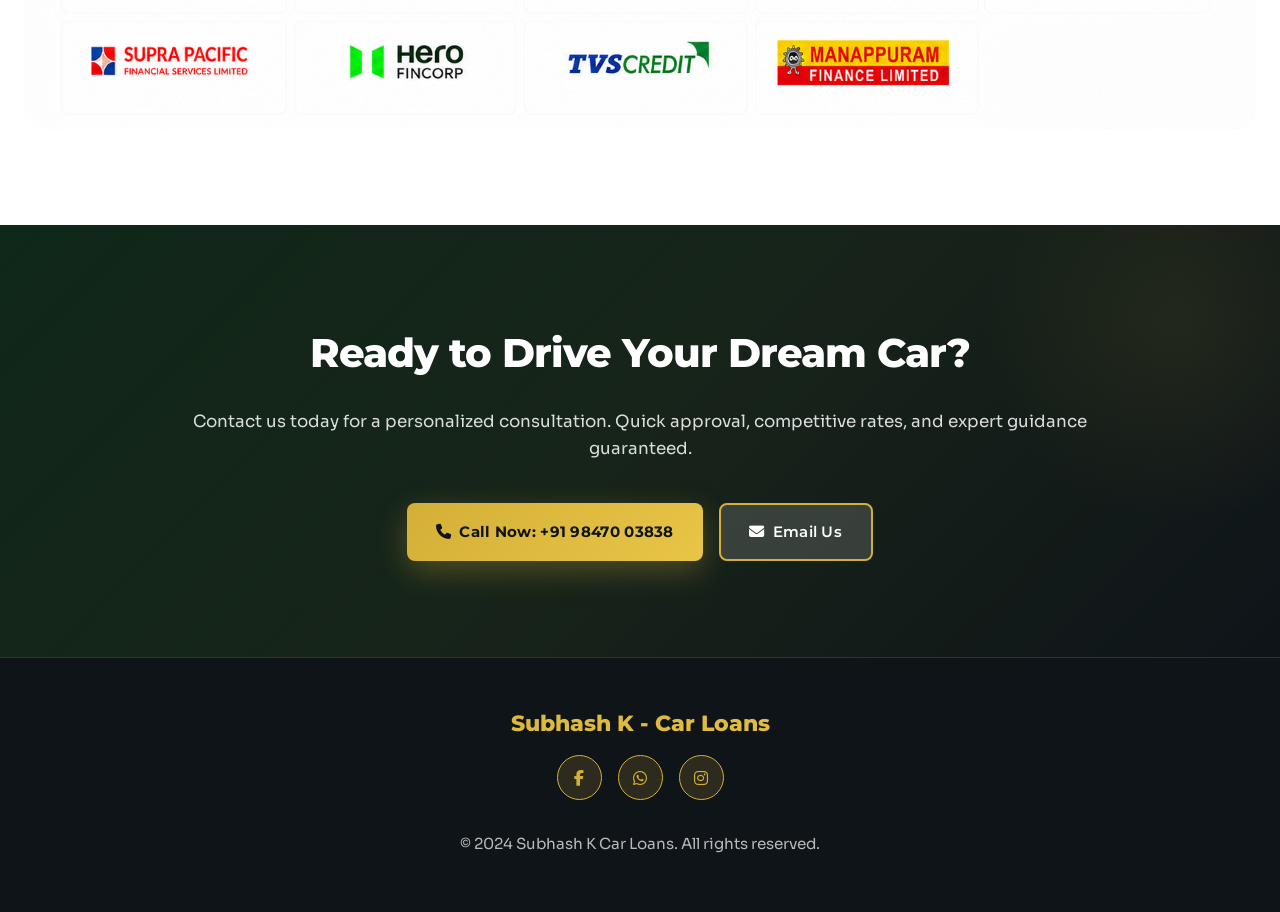
==== commit 8f901755: "heredsfg" ====
--- a/index.html
+++ b/index.html
@@ -1095,7 +1095,7 @@
                 </p>
                 <div class="cta-buttons">
                     <a href="tel:+919847003838" class="btn btn-primary">
-                        <i class="fas fa-phone"></i> Call Now
+                        <i class="fas fa-phone"></i> +91 9847003838
                     </a>
                     <a href="#about" class="btn btn-secondary">
                         <i class="fas fa-arrow-right"></i> Learn More
@@ -1687,7 +1687,7 @@
     <!-- ===== PARTNERS SECTION ===== -->
     <section class="partners" id="partners">
         <div class="partners-container">
-            <img src="image copy.png" alt="Channel Partners"
+            <img src="heyy.png" alt="Channel Partners"
                 class="partners-image">
         </div>
     </section>
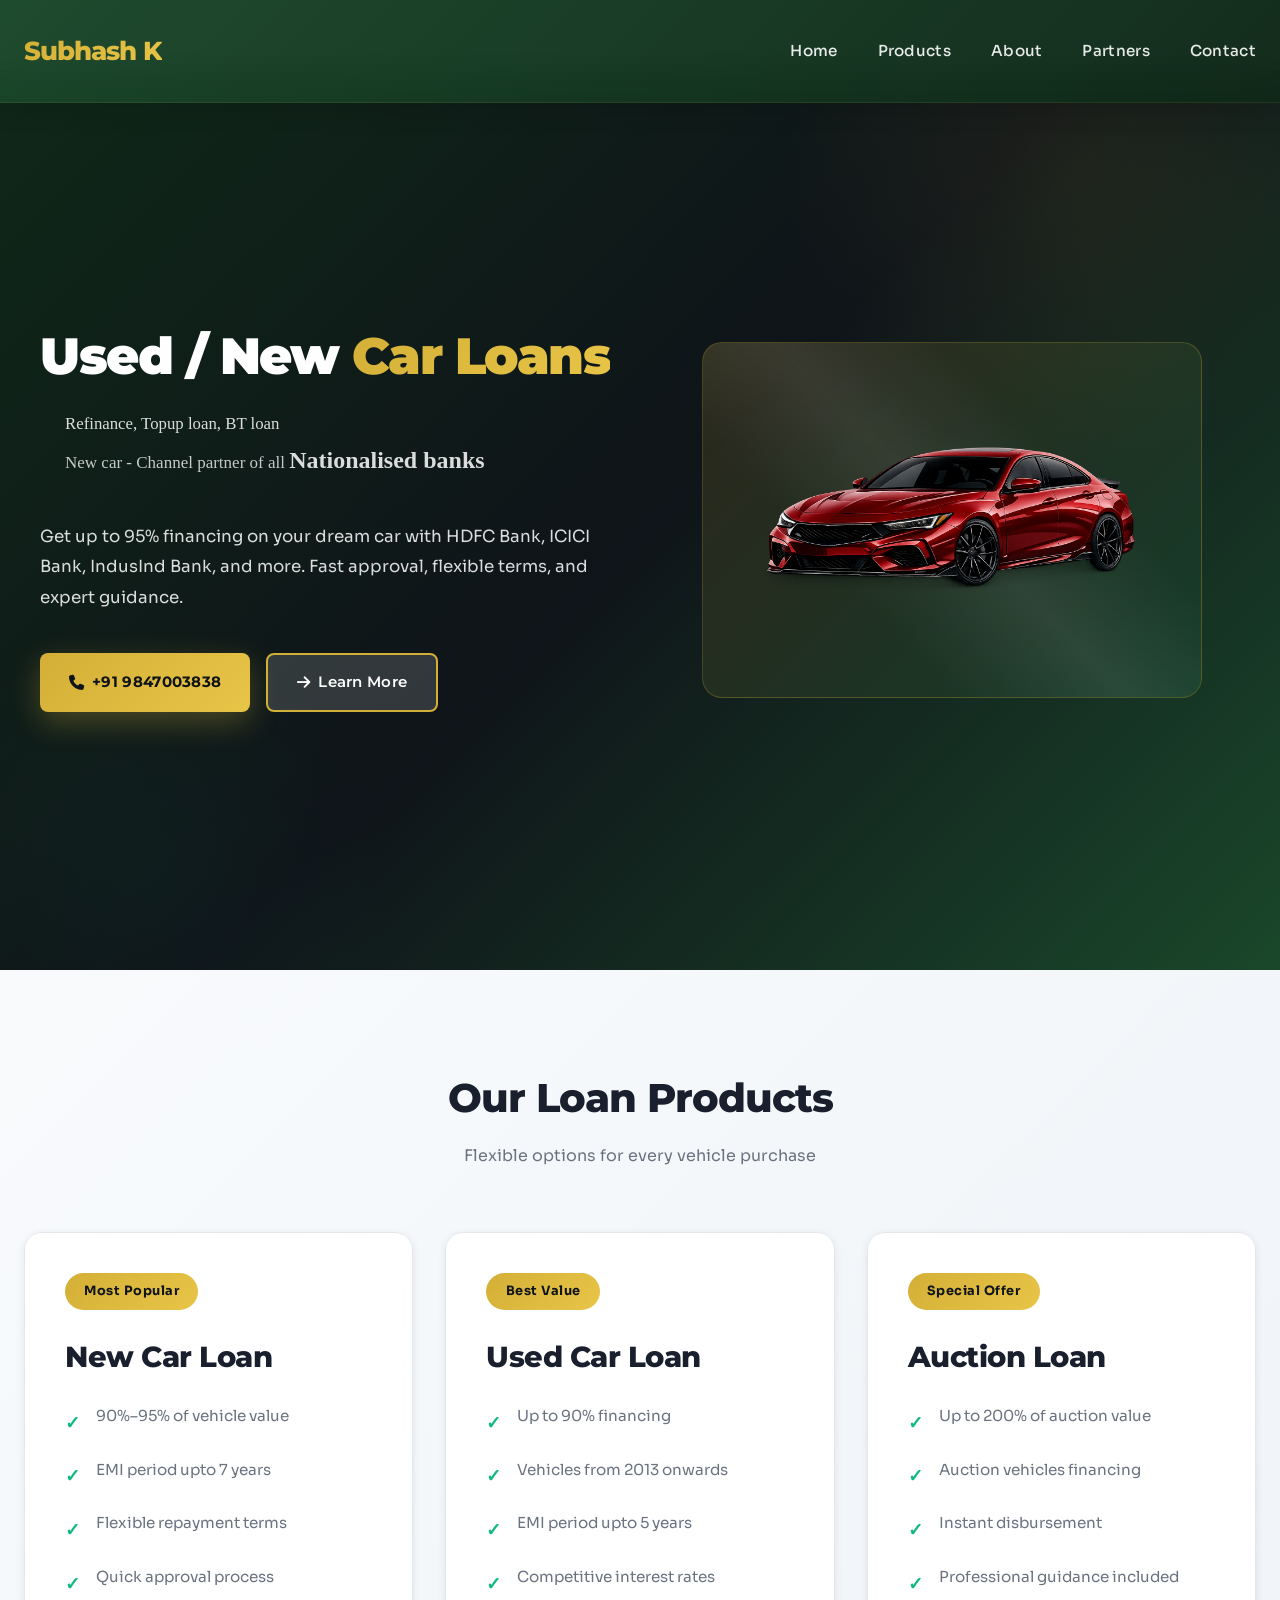
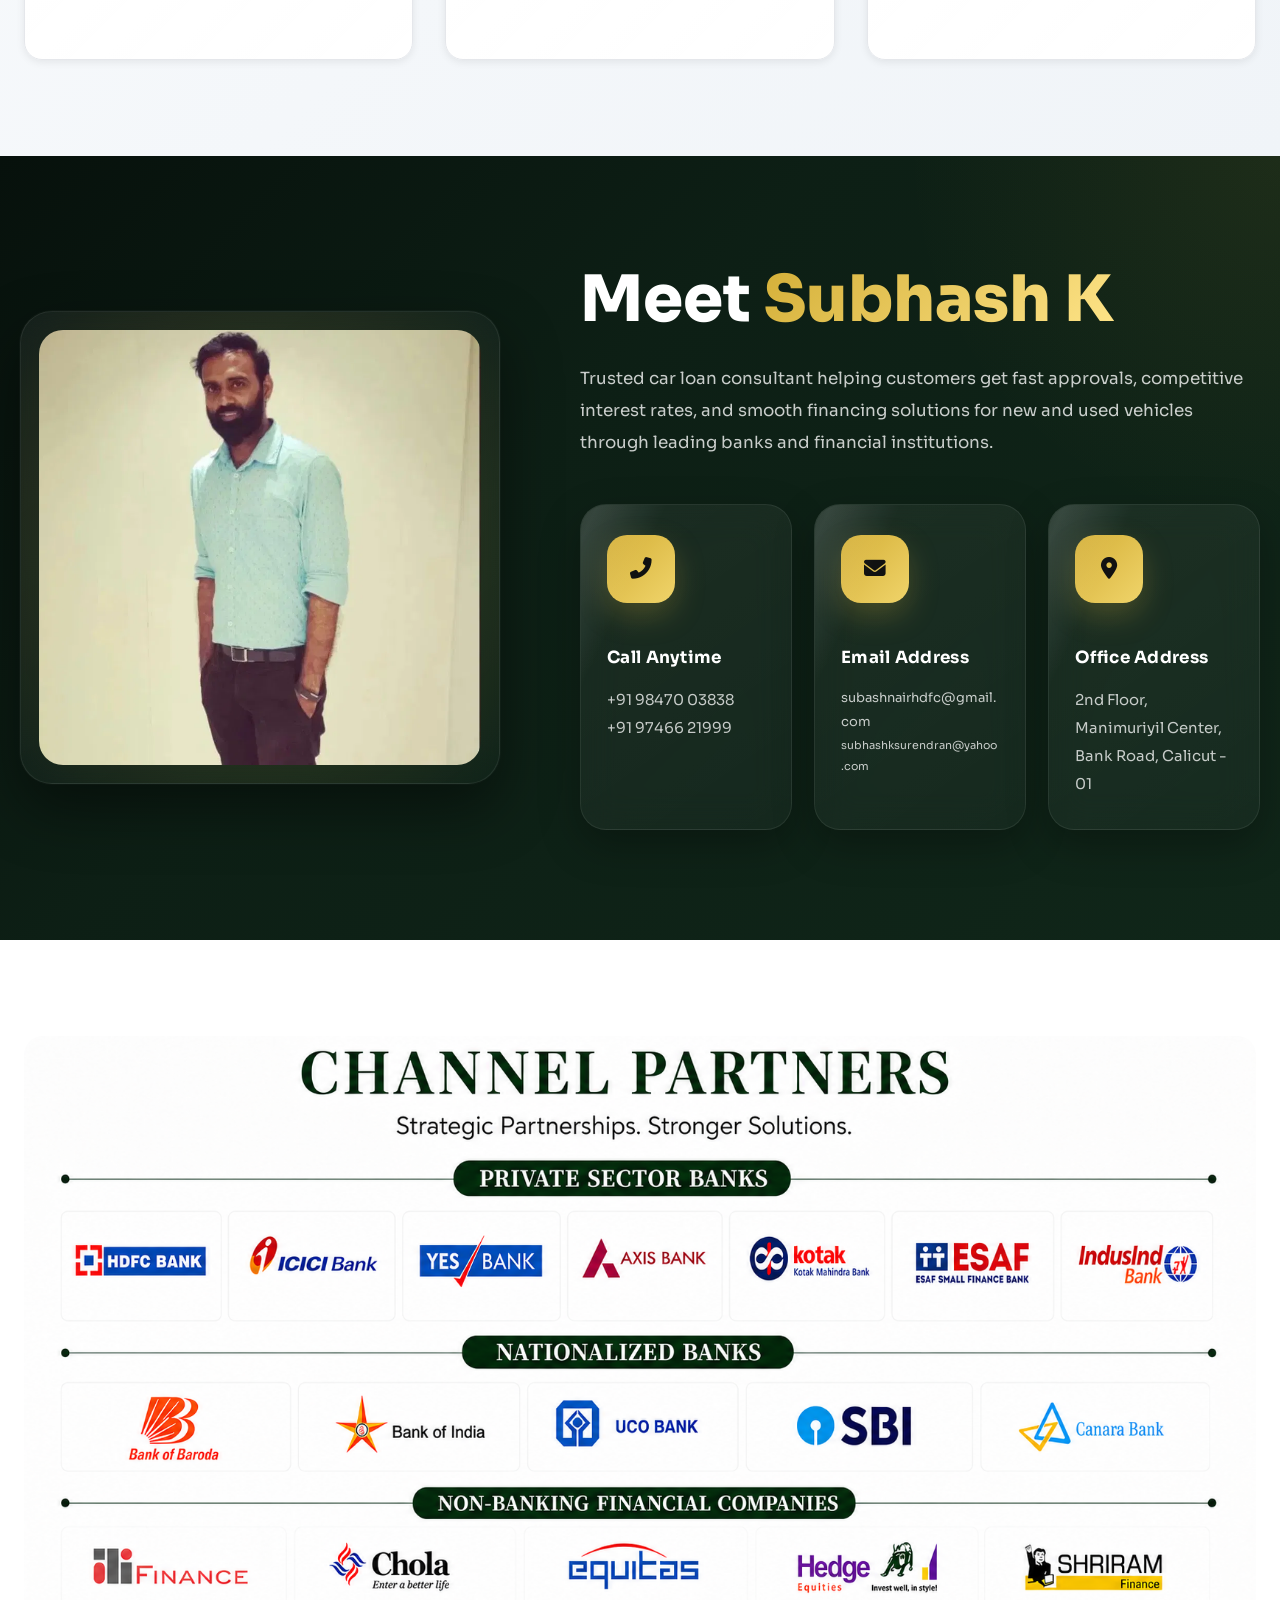
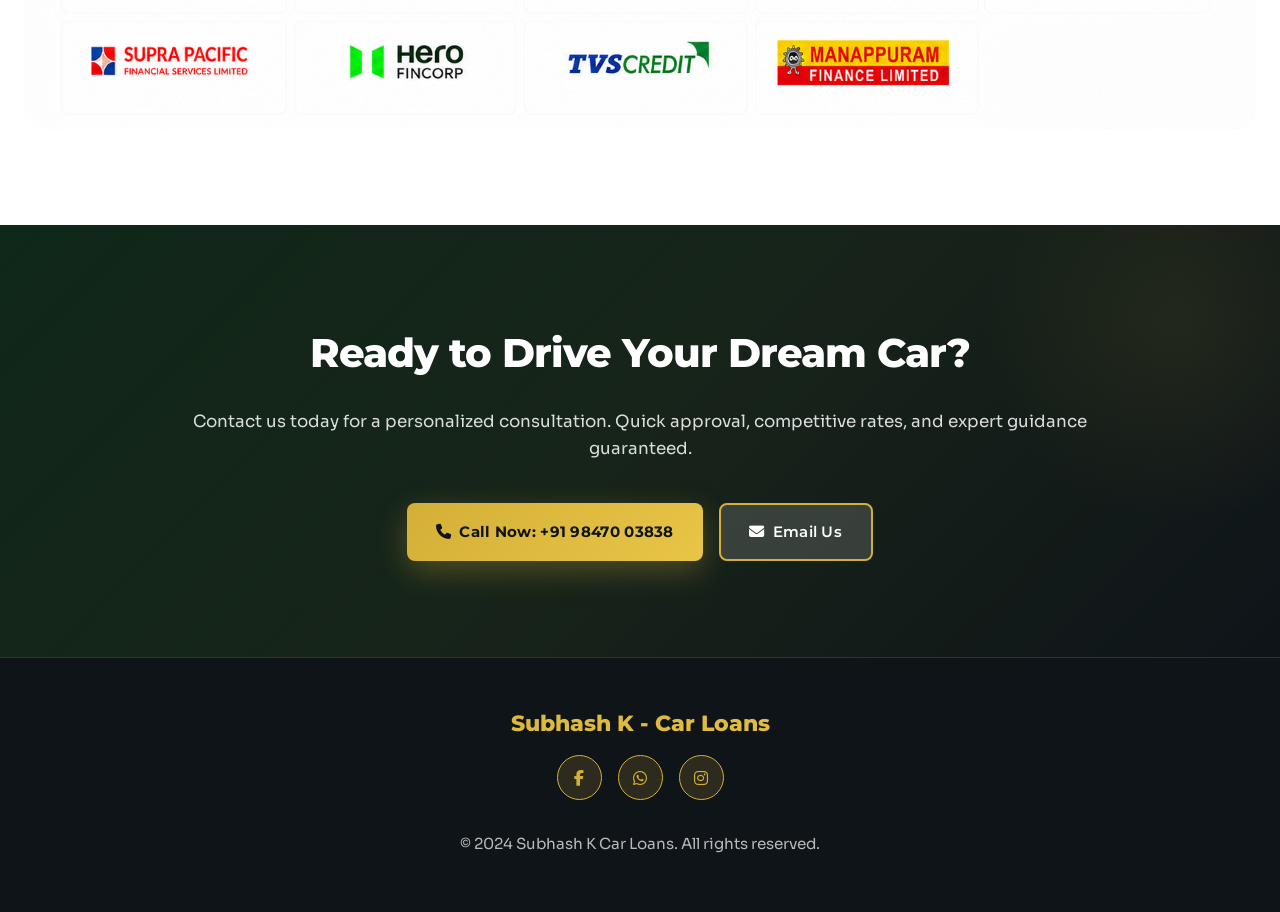
==== commit ca5cbd5f: "qr" ====
--- a/index.html
+++ b/index.html
@@ -4,13 +4,159 @@
 <head>
     <meta charset="UTF-8">
     <meta name="viewport" content="width=device-width, initial-scale=1.0">
-    <title>Subhash K - Premium Car Loans | HDFC Bank Partner</title>
-    <link rel="stylesheet" href="style.css">
-    <link rel="icon" href="hey.png">
+
+    <!-- Primary SEO -->
+    <title>Subhash K Car Loans Calicut | New & Used Car Loans</title>
+
+    <meta name="description"
+        content="Contact Subhash K in Calicut, Kerala for new car loans, used car loans, car loan refinancing, top-up loans and balance transfers. Call 9847003838 or 9746621999 for loan assistance.">
+
+    <meta name="robots" content="index, follow, max-image-preview:large">
+
+    <meta name="author" content="Subhash K">
+    <meta name="language" content="English">
+
+    <link rel="canonical" href="https://subhash-carloan.vercel.app/">
+
+    <!-- Keywords: supplementary only; Google ignores meta keywords -->
+    <meta name="keywords" content="
+        Subhash K,
+        Subhash K car loans,
+        Subhash car loans,
+        Subhash K car loan agent,
+        Subhash car loan agent,
+        Subhash K HDFC car loans,
+        Subhash HDFC car loan agent,
+        HDFC car loan agent Calicut,
+        HDFC Bank car loan assistance,
+        car loan Calicut,
+        car loans Kozhikode,
+        car loan agent Kozhikode,
+        car loan consultant Calicut,
+        new car loan Calicut,
+        used car loan Calicut,
+        second hand car loan Kozhikode,
+        car finance Calicut,
+        vehicle loan Kerala,
+        car loan refinancing,
+        car loan refinance Kerala,
+        car loan balance transfer,
+        car loan BT,
+        car loan top up,
+        auction car loan,
+        new car finance Kozhikode,
+        used car finance Kerala,
+        car loan EMI,
+        car loan eligibility,
+        car loan documentation,
+        car loan assistance Kerala,
+        9847003838,
+        98470 03838,
+        +91 9847003838,
+        9746621999,
+        97466 21999,
+        +91 9746621999,
+        Subhash K phone number,
+        Subhash car loan contact number,
+        Subhash K Calicut contact,
+        Manimuriyil Center Bank Road Calicut,
+        Subash Nair HDFC,
+        Subhash K car finance Kozhikode
+    ">
+
+    <!-- Local business information -->
+    <meta name="geo.region" content="IN-KL">
+    <meta name="geo.placename" content="Calicut, Kozhikode, Kerala, India">
+
+    <!-- Favicon -->
+    <link rel="icon" href="/hey.png" type="image/png">
+
+    <!-- Performance -->
+    <link rel="preconnect" href="https://fonts.googleapis.com">
+    <link rel="preconnect" href="https://fonts.gstatic.com" crossorigin>
+
+    <!-- Fonts -->
     <link
         href="https://fonts.googleapis.com/css2?family=Montserrat:wght@300;400;500;600;700;800;900&family=Poppins:wght@300;400;500;600;700&family=Sora:wght@400;600;700&display=swap"
         rel="stylesheet">
-    <link rel="stylesheet" href="https://cdnjs.cloudflare.com/ajax/libs/font-awesome/6.4.0/css/all.min.css">
+
+    <!-- CSS -->
+    <link rel="stylesheet" href="/style.css">
+
+    <!-- Open Graph: Google, Facebook, WhatsApp and social previews -->
+    <meta property="og:type" content="website">
+    <meta property="og:locale" content="en_IN">
+    <meta property="og:site_name" content="Subhash K Car Loans">
+    <meta property="og:title" content="Subhash K Car Loans Calicut | New & Used Car Finance">
+    <meta property="og:description"
+        content="Looking for new or used car finance in Calicut? Contact Subhash K for car loan assistance, refinancing, top-up loans and balance transfers. Call 9847003838.">
+    <meta property="og:url" content="https://subhash-carloan.vercel.app/">
+    <meta property="og:image" content="https://subhash-carloan.vercel.app/image.png">
+    <meta property="og:image:alt" content="Subhash K - Car Loan Consultant in Calicut">
+
+    <!-- Twitter / X preview -->
+    <meta name="twitter:card" content="summary_large_image">
+    <meta name="twitter:title" content="Subhash K Car Loans Calicut">
+    <meta name="twitter:description"
+        content="New car loans, used car loans, refinancing and car loan assistance in Kozhikode, Kerala. Call 9847003838.">
+    <meta name="twitter:image" content="https://subhash-carloan.vercel.app/image.png">
+
+    <!-- Structured data: local business -->
+    <script type="application/ld+json">
+    {
+      "@context": "https://schema.org",
+      "@type": "FinancialService",
+      "@id": "https://subhash-carloan.vercel.app/#business",
+      "name": "Subhash K Car Loans",
+      "url": "https://subhash-carloan.vercel.app/",
+      "image": "https://subhash-carloan.vercel.app/image.png",
+      "logo": "https://subhash-carloan.vercel.app/hey.png",
+      "description": "Car loan assistance for new and used vehicles, refinancing, top-up loans, balance transfers and auction vehicle financing in Calicut, Kozhikode, Kerala.",
+      "telephone": [
+        "+919847003838",
+        "+919746621999"
+      ],
+      "email": [
+        "subashnairhdfc@gmail.com",
+        "subhashksurendran@yahoo.com"
+      ],
+      "address": {
+        "@type": "PostalAddress",
+        "streetAddress": "2nd Floor, Manimuriyil Center, Bank Road",
+        "addressLocality": "Kozhikode",
+        "addressRegion": "Kerala",
+        "postalCode": "673001",
+        "addressCountry": "IN"
+      },
+      "areaServed": [
+        {
+          "@type": "City",
+          "name": "Kozhikode"
+        },
+        {
+          "@type": "State",
+          "name": "Kerala"
+        }
+      ],
+      "contactPoint": [
+        {
+          "@type": "ContactPoint",
+          "telephone": "+919847003838",
+          "contactType": "sales",
+          "availableLanguage": ["English", "Malayalam"]
+        }
+      ],
+      "knowsAbout": [
+        "New car loans",
+        "Used car loans",
+        "Car loan refinancing",
+        "Car loan balance transfers",
+        "Car loan top-up loans",
+        "Auction vehicle financing"
+      ]
+    }
+    </script>
+ <link rel="stylesheet" href="https://cdnjs.cloudflare.com/ajax/libs/font-awesome/6.4.0/css/all.min.css">
     <style>
         * {
             margin: 0;
--- a/style.css
+++ b/style.css
@@ -5,587 +5,579 @@
 
 /* ===== LARGE LAPTOPS ===== */
 @media (max-width: 1400px) {
-
-    .hero-content,
-    .features-container,
-    .products-container,
-    .partners-container,
-    .about-container,
-    .footer-content,
-    .cta-content {
-        max-width: 1180px;
-    }
-
-    .hero-text h1 {
-        font-size: 3rem;
-    }
-
-    .about-text h2 {
-        font-size: 3.5rem;
-    }
+  .hero-content,
+  .features-container,
+  .products-container,
+  .partners-container,
+  .about-container,
+  .footer-content,
+  .cta-content {
+    max-width: 1180px;
+  }
+
+  .hero-text h1 {
+    font-size: 3rem;
+  }
+
+  .about-text h2 {
+    font-size: 3.5rem;
+  }
 }
 
 /* ===== LAPTOP ===== */
 @media (max-width: 1200px) {
-
-    html {
-        font-size: 95%;
-    }
-
-    .hero-content {
-        gap: 2rem;
-    }
-
-    .about-container {
-        grid-template-columns: 1fr;
-        gap: 60px;
-    }
-
-    .about-image {
-        max-width: 500px;
-        margin: auto;
-    }
-
-    .about-text {
-        text-align: center;
-    }
-
-    .about-description {
-        margin-left: auto;
-        margin-right: auto;
-    }
-
-    .contact-grid {
-        grid-template-columns: 1fr;
-    }
-
-    .full-width {
-        grid-column: auto;
-    }
+  html {
+    font-size: 95%;
+  }
+
+  .hero-content {
+    gap: 2rem;
+  }
+
+  .about-container {
+    grid-template-columns: 1fr;
+    gap: 60px;
+  }
+
+  .about-image {
+    max-width: 500px;
+    margin: auto;
+  }
+
+  .about-text {
+    text-align: center;
+  }
+
+  .about-description {
+    margin-left: auto;
+    margin-right: auto;
+  }
+
+  .contact-grid {
+    grid-template-columns: 1fr;
+  }
+
+  .full-width {
+    grid-column: auto;
+  }
 }
 
 /* ===== TABLET ===== */
 @media (max-width: 992px) {
-
-    body {
-        overflow-x: hidden;
-    }
-
-    section {
-        overflow: hidden;
-    }
-
-    .nav-container {
-        height: 72px;
-        padding: 0 1.2rem;
-    }
-
-    .nav-logo {
-        font-size: 1.4rem;
-    }
-
-    .nav-links {
-        gap: 1.5rem;
-    }
-
-    .hero {
-        min-height: auto;
-        padding: 70px 0 40px;
-    }
-
-    .hero-content {
-        grid-template-columns: 1fr;
-        text-align: center;
-        padding: 2rem 1.2rem;
-    }
-
-    .hero-text {
-        order: 2;
-    }
-
-    .hero-image {
-        order: 1;
-    }
-
-    .hero-text h1 {
-        font-size: 2.5rem;
-        line-height: 1.15;
-    }
-
-    .hero-text p {
-        max-width: 700px;
-        margin-inline: auto;
-    }
-
-    .cta-buttons {
-        justify-content: center;
-    }
-
-    .hero-image-wrapper {
-        max-width: 500px;
-        margin: auto;
-    }
-
-    .features,
-    .products,
-    .partners,
-    .cta-section,
-    .about {
-        padding: 5rem 1.2rem;
-    }
-
-    .section-title {
-        font-size: 2.2rem;
-    }
-
-    .features-grid,
-    .products-grid {
-        grid-template-columns: repeat(2, 1fr);
-    }
-
-    .feature-card,
-    .product-card {
-        padding: 1.8rem;
-    }
-
-    .about-text h2 {
-        font-size: 3rem;
-    }
+  body {
+    overflow-x: hidden;
+  }
+
+  section {
+    overflow: hidden;
+  }
+
+  .nav-container {
+    height: 72px;
+    padding: 0 1.2rem;
+  }
+
+  .nav-logo {
+    font-size: 1.4rem;
+  }
+
+  .nav-links {
+    gap: 1.5rem;
+  }
+
+  .hero {
+    min-height: auto;
+    padding: 70px 0 40px;
+  }
+
+  .hero-content {
+    grid-template-columns: 1fr;
+    text-align: center;
+    padding: 2rem 1.2rem;
+  }
+
+  .hero-text {
+    order: 2;
+  }
+
+  .hero-image {
+    order: 1;
+  }
+
+  .hero-text h1 {
+    font-size: 2.5rem;
+    line-height: 1.15;
+  }
+
+  .hero-text p {
+    max-width: 700px;
+    margin-inline: auto;
+  }
+
+  .cta-buttons {
+    justify-content: center;
+  }
+
+  .hero-image-wrapper {
+    max-width: 500px;
+    margin: auto;
+  }
+
+  .features,
+  .products,
+  .partners,
+  .cta-section,
+  .about {
+    padding: 5rem 1.2rem;
+  }
+
+  .section-title {
+    font-size: 2.2rem;
+  }
+
+  .features-grid,
+  .products-grid {
+    grid-template-columns: repeat(2, 1fr);
+  }
+
+  .feature-card,
+  .product-card {
+    padding: 1.8rem;
+  }
+
+  .about-text h2 {
+    font-size: 3rem;
+  }
 }
 
 /* ===== MOBILE MENU BEAUTIFUL ===== */
 @media (max-width: 768px) {
-
-    html {
-        font-size: 90%;
-    }
-
-    body {
-        overflow-x: hidden;
-    }
-
-    nav {
-        padding: 0.8rem 0;
-        backdrop-filter: blur(25px);
-    }
-
-    .nav-container {
-        height: 65px;
-        padding: 0 1rem;
-    }
-
-    .nav-logo {
-        font-size: 1.2rem;
-        letter-spacing: -0.5px;
-    }
-
-    .hamburger {
-        display: flex;
-    }
-
-    .hamburger span {
-        width: 24px;
-        height: 2.5px;
-        border-radius: 20px;
-        transition: 0.35s ease;
-    }
-
-    .nav-links {
-        position: fixed;
-        inset: 65px 0 auto 0;
-        width: 100%;
-        background: rgba(7, 17, 12, 0.98);
-        backdrop-filter: blur(25px);
-        flex-direction: column;
-        gap: 0;
-        overflow: hidden;
-        max-height: 0;
-        transition: all 0.5s ease;
-        border-bottom: 1px solid rgba(255,255,255,0.05);
-    }
-
-    .nav-links.active {
-        max-height: 500px;
-        box-shadow: 0 20px 40px rgba(0,0,0,0.4);
-    }
-
-    .nav-links li {
-        width: 100%;
-    }
-
-    .nav-links a {
-        display: block;
-        padding: 1rem 1.5rem;
-        width: 100%;
-        border-bottom: 1px solid rgba(255,255,255,0.04);
-        font-size: 0.95rem;
-    }
-
-    .hero {
-        padding: 90px 0 30px;
-    }
-
-    .hero::before,
-    .hero::after {
-        opacity: 0.5;
-    }
-
-    .hero-content {
-        padding: 1rem;
-        gap: 2rem;
-    }
-
-    .hero-text h1 {
-        font-size: 2rem;
-        margin-bottom: 1rem;
-    }
-
-    .hero-text p {
-        font-size: 0.92rem;
-        line-height: 1.8;
-        margin-bottom: 1.5rem;
-    }
-
-    .cta-buttons {
-        flex-direction: column;
-        width: 100%;
-    }
-
-    .btn {
-        width: 100%;
-        justify-content: center;
-        min-height: 54px;
-        border-radius: 14px;
-        font-size: 0.92rem;
-    }
-
-    .hero-image-wrapper {
-        padding: 1rem;
-        border-radius: 24px;
-    }
-
-    .hero-image-wrapper img {
-        border-radius: 16px;
-    }
-
-    .section-title {
-        font-size: 1.9rem;
-        line-height: 1.2;
-    }
-
-    .section-subtitle {
-        font-size: 0.9rem;
-        margin-bottom: 2rem;
-    }
-
-    .features,
-    .products,
-    .partners,
-    .cta-section,
-    .about {
-        padding: 4rem 1rem;
-    }
-
-    .features-grid,
-    .products-grid {
-        grid-template-columns: 1fr;
-        gap: 1.2rem;
-    }
-
-    .feature-card,
-    .product-card {
-        border-radius: 22px;
-        padding: 1.5rem;
-    }
-
-    .feature-card:hover,
-    .product-card:hover {
-        transform: translateY(-6px);
-    }
-
-    .feature-title {
-        font-size: 1.15rem;
-    }
-
-    .feature-text,
-    .product-feature-text {
-        font-size: 0.9rem;
-        line-height: 1.7;
-    }
-
-    .product-title {
-        font-size: 1.5rem;
-    }
-
-    .product-badge {
-        font-size: 0.72rem;
-    }
-
-    .about {
-        padding-top: 5rem;
-    }
-
-    .about-container {
-        gap: 2.5rem;
-    }
-
-    .about-image-wrapper {
-        border-radius: 26px;
-        padding: 12px;
-    }
-
-    .about-profile-image {
-        border-radius: 20px;
-    }
-
-    .experience-badge {
-        bottom: 16px;
-        right: 16px;
-        padding: 12px 15px;
-        border-radius: 18px;
-        min-width: 95px;
-    }
-
-    .experience-badge span {
-        font-size: 1.3rem;
-    }
-
-    .experience-badge p {
-        font-size: 0.68rem;
-    }
-
-    .about-tag {
-        font-size: 0.78rem;
-        padding: 8px 14px;
-        margin-bottom: 18px;
-    }
-
-    .about-text h2 {
-        font-size: 2.2rem;
-        margin-bottom: 18px;
-        line-height: 1.1;
-    }
-
-    .about-description {
-        font-size: 0.92rem;
-        line-height: 1.8;
-        margin-bottom: 18px;
-    }
-
-    .contact-grid {
-        margin-top: 25px;
-        gap: 1rem;
-    }
-
-    .contact-card {
-        padding: 1.2rem;
-        border-radius: 20px;
-        gap: 14px;
-    }
-
-    .contact-icon {
-        width: 52px;
-        height: 52px;
-        min-width: 52px;
-        border-radius: 14px;
-        font-size: 1.1rem;
-    }
-
-    .contact-content h3 {
-        font-size: 0.95rem;
-    }
-
-    .contact-content a,
-    .contact-content p {
-        font-size: 0.85rem;
-        line-height: 1.7;
-        word-break: break-word;
-    }
-
-    .partners-image {
-        border-radius: 18px;
-    }
-
-    .cta-section h2 {
-        font-size: 2rem;
-        line-height: 1.2;
-    }
-
-    .cta-section p {
-        font-size: 0.92rem;
-        line-height: 1.8;
-    }
-
-    .cta-buttons-section {
-        flex-direction: column;
-    }
-
-    footer {
-        padding: 2rem 1rem;
-    }
-
-    .footer-logo {
-        font-size: 1.1rem;
-    }
-
-    .footer-text {
-        font-size: 0.82rem;
-        line-height: 1.7;
-    }
-
-    .social-links {
-        gap: 0.8rem;
-    }
-
-    .social-link {
-        width: 42px;
-        height: 42px;
-    }
+  html {
+    font-size: 90%;
+  }
+
+  body {
+    overflow-x: hidden;
+  }
+
+  nav {
+    padding: 0.8rem 0;
+    backdrop-filter: blur(25px);
+  }
+
+  .nav-container {
+    height: 65px;
+    padding: 0 1rem;
+  }
+
+  .nav-logo {
+    font-size: 1.2rem;
+    letter-spacing: -0.5px;
+  }
+
+  .hamburger {
+    display: flex;
+  }
+
+  .hamburger span {
+    width: 24px;
+    height: 2.5px;
+    border-radius: 20px;
+    transition: 0.35s ease;
+  }
+
+  .nav-links {
+    position: fixed;
+    inset: 65px 0 auto 0;
+    width: 100%;
+    background: rgba(7, 17, 12, 0.98);
+    backdrop-filter: blur(25px);
+    flex-direction: column;
+    gap: 0;
+    overflow: hidden;
+    max-height: 0;
+    transition: all 0.5s ease;
+    border-bottom: 1px solid rgba(255, 255, 255, 0.05);
+  }
+
+  .nav-links.active {
+    max-height: 500px;
+    box-shadow: 0 20px 40px rgba(0, 0, 0, 0.4);
+  }
+
+  .nav-links li {
+    width: 100%;
+  }
+
+  .nav-links a {
+    display: block;
+    padding: 1rem 1.5rem;
+    width: 100%;
+    border-bottom: 1px solid rgba(255, 255, 255, 0.04);
+    font-size: 0.95rem;
+  }
+
+  .hero {
+    padding: 90px 0 30px;
+  }
+
+  .hero::before,
+  .hero::after {
+    opacity: 0.5;
+  }
+
+  .hero-content {
+    padding: 1rem;
+    gap: 2rem;
+  }
+
+  .hero-text h1 {
+    font-size: 2rem;
+    margin-bottom: 1rem;
+  }
+
+  .hero-text p {
+    font-size: 0.92rem;
+    line-height: 1.8;
+    margin-bottom: 1.5rem;
+  }
+
+  .cta-buttons {
+    flex-direction: column;
+    width: 100%;
+  }
+
+  .btn {
+    width: 100%;
+    justify-content: center;
+    min-height: 54px;
+    border-radius: 14px;
+    font-size: 0.92rem;
+  }
+
+  .hero-image-wrapper {
+    padding: 1rem;
+    border-radius: 24px;
+  }
+
+  .hero-image-wrapper img {
+    border-radius: 16px;
+  }
+
+  .section-title {
+    font-size: 1.9rem;
+    line-height: 1.2;
+  }
+
+  .section-subtitle {
+    font-size: 0.9rem;
+    margin-bottom: 2rem;
+  }
+
+  .features,
+  .products,
+  .partners,
+  .cta-section,
+  .about {
+    padding: 4rem 1rem;
+  }
+
+  .features-grid,
+  .products-grid {
+    grid-template-columns: 1fr;
+    gap: 1.2rem;
+  }
+
+  .feature-card,
+  .product-card {
+    border-radius: 22px;
+    padding: 1.5rem;
+  }
+
+  .feature-card:hover,
+  .product-card:hover {
+    transform: translateY(-6px);
+  }
+
+  .feature-title {
+    font-size: 1.15rem;
+  }
+
+  .feature-text,
+  .product-feature-text {
+    font-size: 0.9rem;
+    line-height: 1.7;
+  }
+
+  .product-title {
+    font-size: 1.5rem;
+  }
+
+  .product-badge {
+    font-size: 0.72rem;
+  }
+
+  .about {
+    padding-top: 5rem;
+  }
+
+  .about-container {
+    gap: 2.5rem;
+  }
+
+  .about-image-wrapper {
+    border-radius: 26px;
+    padding: 12px;
+  }
+
+  .about-profile-image {
+    border-radius: 20px;
+  }
+
+  .experience-badge {
+    bottom: 16px;
+    right: 16px;
+    padding: 12px 15px;
+    border-radius: 18px;
+    min-width: 95px;
+  }
+
+  .experience-badge span {
+    font-size: 1.3rem;
+  }
+
+  .experience-badge p {
+    font-size: 0.68rem;
+  }
+
+  .about-tag {
+    font-size: 0.78rem;
+    padding: 8px 14px;
+    margin-bottom: 18px;
+  }
+
+  .about-text h2 {
+    font-size: 2.2rem;
+    margin-bottom: 18px;
+    line-height: 1.1;
+  }
+
+  .about-description {
+    font-size: 0.92rem;
+    line-height: 1.8;
+    margin-bottom: 18px;
+  }
+
+  .contact-grid {
+    margin-top: 25px;
+    gap: 1rem;
+  }
+
+  .contact-card {
+    padding: 1.2rem;
+    border-radius: 20px;
+    gap: 14px;
+  }
+
+  .contact-icon {
+    width: 52px;
+    height: 52px;
+    min-width: 52px;
+    border-radius: 14px;
+    font-size: 1.1rem;
+  }
+
+  .contact-content h3 {
+    font-size: 0.95rem;
+  }
+
+  .contact-content a,
+  .contact-content p {
+    font-size: 0.85rem;
+    line-height: 1.7;
+    word-break: break-word;
+  }
+
+  .partners-image {
+    border-radius: 18px;
+  }
+
+  .cta-section h2 {
+    font-size: 2rem;
+    line-height: 1.2;
+  }
+
+  .cta-section p {
+    font-size: 0.92rem;
+    line-height: 1.8;
+  }
+
+  .cta-buttons-section {
+    flex-direction: column;
+  }
+
+  footer {
+    padding: 2rem 1rem;
+  }
+
+  .footer-logo {
+    font-size: 1.1rem;
+  }
+
+  .footer-text {
+    font-size: 0.82rem;
+    line-height: 1.7;
+  }
+
+  .social-links {
+    gap: 0.8rem;
+  }
+
+  .social-link {
+    width: 42px;
+    height: 42px;
+  }
 }
 
 /* ===== SMALL MOBILE ===== */
 @media (max-width: 480px) {
-
-    html {
-        font-size: 85%;
-    }
-
-    .hero {
-        padding-top: 85px;
-    }
-
-    .hero-content {
-        padding: 0.8rem;
-    }
-
-    .hero-text h1 {
-        font-size: 1.7rem;
-        line-height: 1.15;
-    }
-
-
-    .hero-text p {
-        font-size: 0.85rem;
-    }
-
-    .btn {
-        min-height: 50px;
-        padding: 0.8rem 1rem;
-        font-size: 0.82rem;
-        border-radius: 12px;
-    }
-
-    .section-title {
-        font-size: 1.6rem;
-    }
-
-    .feature-card,
-    .product-card {
-        padding: 1.2rem;
-        border-radius: 18px;
-    }
-
-    .feature-icon {
-        width: 48px;
-        height: 48px;
-        font-size: 1.2rem;
-        border-radius: 12px;
-    }
-
-    .product-title {
-        font-size: 1.3rem;
-    }
-
-    .about {
-        padding-inline: 0.8rem;
-    }
-
-    .about-text h2 {
-        font-size: 1.8rem;
-    }
-
-    .about-description {
-        font-size: 0.85rem;
-    }
-
-    .contact-card {
-        flex-direction: column;
-        align-items: flex-start;
-        text-align: left;
-    }
-
-    .contact-icon {
-        margin-bottom: 4px;
-    }
-
-    .cta-section h2 {
-        font-size: 1.6rem;
-    }
-
-    .cta-section p {
-        font-size: 0.85rem;
-    }
-
-    .social-link {
-        width: 38px;
-        height: 38px;
-        font-size: 0.9rem;
-    }
+  html {
+    font-size: 85%;
+  }
+
+  .hero {
+    padding-top: 85px;
+  }
+
+  .hero-content {
+    padding: 0.8rem;
+  }
+
+  .hero-text h1 {
+    font-size: 1.7rem;
+    line-height: 1.15;
+  }
+
+  .hero-text p {
+    font-size: 0.85rem;
+  }
+
+  .btn {
+    min-height: 50px;
+    padding: 0.8rem 1rem;
+    font-size: 0.82rem;
+    border-radius: 12px;
+  }
+
+  .section-title {
+    font-size: 1.6rem;
+  }
+
+  .feature-card,
+  .product-card {
+    padding: 1.2rem;
+    border-radius: 18px;
+  }
+
+  .feature-icon {
+    width: 48px;
+    height: 48px;
+    font-size: 1.2rem;
+    border-radius: 12px;
+  }
+
+  .product-title {
+    font-size: 1.3rem;
+  }
+
+  .about {
+    padding-inline: 0.8rem;
+  }
+
+  .about-text h2 {
+    font-size: 1.8rem;
+  }
+
+  .about-description {
+    font-size: 0.85rem;
+  }
+
+  .contact-card {
+    flex-direction: column;
+    align-items: flex-start;
+    text-align: left;
+  }
+
+  .contact-icon {
+    margin-bottom: 4px;
+  }
+
+  .cta-section h2 {
+    font-size: 1.6rem;
+  }
+
+  .cta-section p {
+    font-size: 0.85rem;
+  }
+
+  .social-link {
+    width: 38px;
+    height: 38px;
+    font-size: 0.9rem;
+  }
 }
 
 /* ===== ULTRA SMALL DEVICES ===== */
 @media (max-width: 360px) {
-
-    .hero-text h1 {
-        font-size: 1.5rem;
-    }
-
-    .section-title {
-        font-size: 1.4rem;
-    }
-
-    .about-text h2 {
-        font-size: 1.6rem;
-    }
-
-    .btn {
-        font-size: 0.78rem;
-    }
-
-    .contact-content a,
-    .contact-content p {
-        font-size: 0.8rem;
-    }
+  .hero-text h1 {
+    font-size: 1.5rem;
+  }
+
+  .section-title {
+    font-size: 1.4rem;
+  }
+
+  .about-text h2 {
+    font-size: 1.6rem;
+  }
+
+  .btn {
+    font-size: 0.78rem;
+  }
+
+  .contact-content a,
+  .contact-content p {
+    font-size: 0.8rem;
+  }
 }
 
 /* ===== PREMIUM MOBILE ANIMATIONS ===== */
 
 @media (hover: hover) {
-
-    .feature-card,
-    .product-card,
-    .contact-card,
-    .btn,
-    .social-link,
-    .hero-image-wrapper,
-    .about-image-wrapper {
-        transition:
-            transform 0.45s cubic-bezier(.2,.8,.2,1),
-            box-shadow 0.45s ease,
-            border-color 0.45s ease,
-            background 0.45s ease;
-    }
+  .feature-card,
+  .product-card,
+  .contact-card,
+  .btn,
+  .social-link,
+  .hero-image-wrapper,
+  .about-image-wrapper {
+    transition:
+      transform 0.45s cubic-bezier(0.2, 0.8, 0.2, 1),
+      box-shadow 0.45s ease,
+      border-color 0.45s ease,
+      background 0.45s ease;
+  }
 }
 
 /* ===== SMOOTH MOBILE TOUCH ===== */
 
 * {
-    -webkit-tap-highlight-color: transparent;
+  -webkit-tap-highlight-color: transparent;
 }
 
 img {
-    max-width: 100%;
-    height: auto;
+  max-width: 100%;
+  height: auto;
 }
 
 button,
@@ -593,33 +585,32 @@
 .btn,
 .social-link,
 .contact-card {
-    touch-action: manipulation;
+  touch-action: manipulation;
 }
 
 /* ===== SUPER SMOOTH SCROLL ===== */
 
-
 html {
-    scroll-behavior: smooth;
+  scroll-behavior: smooth;
 }
 
 /* ===== BEAUTIFUL SCROLLBAR ===== */
 
 ::-webkit-scrollbar {
-    width: 10px;
+  width: 10px;
 }
 
 ::-webkit-scrollbar-track {
-    background: #0b1610;
+  background: #0b1610;
 }
 
 ::-webkit-scrollbar-thumb {
-    background: linear-gradient(180deg, #d4af37, #8b6b12);
-    border-radius: 20px;
+  background: linear-gradient(180deg, #d4af37, #8b6b12);
+  border-radius: 20px;
 }
 
 ::-webkit-scrollbar-thumb:hover {
-    background: linear-gradient(180deg, #f0d46a, #b8860b);
+  background: linear-gradient(180deg, #f0d46a, #b8860b);
 }
 /* ========================================= */
 /* ULTRA PREMIUM GLASSMORPHIC CONTACT BOXES  */
@@ -627,103 +618,94 @@
 /* ========================================= */
 
 .contact-grid {
-    margin-top: 50px;
-    display: grid;
-    grid-template-columns: repeat(2, 1fr);
-    gap: 28px;
-    position: relative;
+  margin-top: 50px;
+  display: grid;
+  grid-template-columns: repeat(2, 1fr);
+  gap: 28px;
+  position: relative;
 }
 
 .contact-card {
-    position: relative;
-    display: flex;
-    align-items: flex-start;
-    gap: 22px;
-    padding: 32px;
-    border-radius: 30px;
-
-    background:
-        linear-gradient(145deg,
-            rgba(255, 255, 255, 0.08),
-            rgba(255, 255, 255, 0.03));
-
-    border: 1px solid rgba(255, 255, 255, 0.08);
-
-    backdrop-filter: blur(22px);
-
-    overflow: hidden;
-
-    transition:
-        transform 0.5s cubic-bezier(.2, .8, .2, 1),
-        box-shadow 0.5s ease,
-        border-color 0.5s ease,
-        background 0.5s ease;
-
-    box-shadow:
-        0 10px 35px rgba(0, 0, 0, 0.28),
-        inset 0 1px 1px rgba(255, 255, 255, 0.05);
-
-    isolation: isolate;
+  position: relative;
+  display: flex;
+  align-items: flex-start;
+  gap: 22px;
+  padding: 32px;
+  border-radius: 30px;
+
+  background: linear-gradient(145deg, rgba(255, 255, 255, 0.08), rgba(255, 255, 255, 0.03));
+
+  border: 1px solid rgba(255, 255, 255, 0.08);
+
+  backdrop-filter: blur(22px);
+
+  overflow: hidden;
+
+  transition:
+    transform 0.5s cubic-bezier(0.2, 0.8, 0.2, 1),
+    box-shadow 0.5s ease,
+    border-color 0.5s ease,
+    background 0.5s ease;
+
+  box-shadow:
+    0 10px 35px rgba(0, 0, 0, 0.28),
+    inset 0 1px 1px rgba(255, 255, 255, 0.05);
+
+  isolation: isolate;
 }
 
 /* GOLD LIGHT EFFECT */
 .contact-card::before {
-    content: '';
-    position: absolute;
-    inset: -1px;
-
-    background:
-        linear-gradient(135deg,
-            rgba(212, 175, 55, 0.25),
-            transparent 20%,
-            transparent 50%,
-            rgba(212, 175, 55, 0.15) 100%);
-
-    opacity: 0;
-    transition: opacity 0.5s ease;
-    z-index: -1;
+  content: '';
+  position: absolute;
+  inset: -1px;
+
+  background: linear-gradient(
+    135deg,
+    rgba(212, 175, 55, 0.25),
+    transparent 20%,
+    transparent 50%,
+    rgba(212, 175, 55, 0.15) 100%
+  );
+
+  opacity: 0;
+  transition: opacity 0.5s ease;
+  z-index: -1;
 }
 
 /* SHINY SWEEP */
 .contact-card::after {
-    content: '';
-    position: absolute;
-    top: -150%;
-    left: -40%;
-    width: 60%;
-    height: 350%;
-
-    background:
-        linear-gradient(90deg,
-            transparent,
-            rgba(255, 255, 255, 0.12),
-            transparent);
-
-    transform: rotate(25deg);
-    transition: 0.8s ease;
+  content: '';
+  position: absolute;
+  top: -150%;
+  left: -40%;
+  width: 60%;
+  height: 350%;
+
+  background: linear-gradient(90deg, transparent, rgba(255, 255, 255, 0.12), transparent);
+
+  transform: rotate(25deg);
+  transition: 0.8s ease;
 }
 
 .contact-card:hover::after {
-    left: 130%;
+  left: 130%;
 }
 
 .contact-card:hover::before {
-    opacity: 1;
+  opacity: 1;
 }
 
 .contact-card:hover {
-    transform: translateY(-12px) scale(1.02);
-
-    border-color: rgba(212, 175, 55, 0.45);
-
-    background:
-        linear-gradient(145deg,
-            rgba(255, 255, 255, 0.10),
-            rgba(255, 255, 255, 0.04));
-
-    box-shadow:
-        0 25px 60px rgba(0, 0, 0, 0.4),
-        0 0 30px rgba(212, 175, 55, 0.12);
+  transform: translateY(-12px) scale(1.02);
+
+  border-color: rgba(212, 175, 55, 0.45);
+
+  background: linear-gradient(145deg, rgba(255, 255, 255, 0.1), rgba(255, 255, 255, 0.04));
+
+  box-shadow:
+    0 25px 60px rgba(0, 0, 0, 0.4),
+    0 0 30px rgba(212, 175, 55, 0.12);
 }
 
 /* ========================================= */
@@ -731,56 +713,48 @@
 /* ========================================= */
 
 .contact-icon {
-    position: relative;
-    width: 70px;
-    height: 70px;
-    min-width: 70px;
-    border-radius: 22px;
-
-    background:
-        linear-gradient(135deg,
-            #d4af37 0%,
-            #f0d46a 100%);
-
-    color: #111;
-
-    font-size: 1.4rem;
-
-    box-shadow:
-        0 12px 30px rgba(212, 175, 55, 0.28);
-
-    transition:
-        transform 0.45s ease,
-        box-shadow 0.45s ease;
+  position: relative;
+  width: 70px;
+  height: 70px;
+  min-width: 70px;
+  border-radius: 22px;
+
+  background: linear-gradient(135deg, #d4af37 0%, #f0d46a 100%);
+
+  color: #111;
+
+  font-size: 1.4rem;
+
+  box-shadow: 0 12px 30px rgba(212, 175, 55, 0.28);
+
+  transition:
+    transform 0.45s ease,
+    box-shadow 0.45s ease;
 }
 
 /* ICON GLOW */
 .contact-icon::before {
-    content: '';
-    position: absolute;
-    inset: -8px;
-
-    border-radius: inherit;
-
-    background:
-        radial-gradient(circle,
-            rgba(212, 175, 55, 0.45),
-            transparent 70%);
-
-    opacity: 0;
-    transition: opacity 0.4s ease;
-    z-index: -1;
+  content: '';
+  position: absolute;
+  inset: -8px;
+
+  border-radius: inherit;
+
+  background: radial-gradient(circle, rgba(212, 175, 55, 0.45), transparent 70%);
+
+  opacity: 0;
+  transition: opacity 0.4s ease;
+  z-index: -1;
 }
 
 .contact-card:hover .contact-icon {
-    transform: rotate(-8deg) scale(1.08);
-
-    box-shadow:
-        0 18px 45px rgba(212, 175, 55, 0.45);
+  transform: rotate(-8deg) scale(1.08);
+
+  box-shadow: 0 18px 45px rgba(212, 175, 55, 0.45);
 }
 
 .contact-card:hover .contact-icon::before {
-    opacity: 1;
+  opacity: 1;
 }
 
 /* ========================================= */
@@ -788,35 +762,35 @@
 /* ========================================= */
 
 .contact-content {
-    flex: 1;
+  flex: 1;
 }
 
 .contact-content h3 {
-    font-size: 1.08rem;
-    color: #fff;
-    margin-bottom: 12px;
-    font-weight: 700;
-    letter-spacing: 0.3px;
+  font-size: 1.08rem;
+  color: #fff;
+  margin-bottom: 12px;
+  font-weight: 700;
+  letter-spacing: 0.3px;
 }
 
 .contact-content a,
 .contact-content p {
-    display: block;
-    text-decoration: none;
-
-    color: rgba(255, 255, 255, 0.76);
-
-    font-size: 0.97rem;
-    line-height: 1.9;
-
-    transition:
-        color 0.3s ease,
-        transform 0.3s ease;
+  display: block;
+  text-decoration: none;
+
+  color: rgba(255, 255, 255, 0.76);
+
+  font-size: 0.97rem;
+  line-height: 1.9;
+
+  transition:
+    color 0.3s ease,
+    transform 0.3s ease;
 }
 
 .contact-content a:hover {
-    color: #f0d46a;
-    transform: translateX(6px);
+  color: #f0d46a;
+  transform: translateX(6px);
 }
 
 /* ========================================= */
@@ -824,7 +798,7 @@
 /* ========================================= */
 
 .full-width {
-    grid-column: 1 / -1;
+  grid-column: 1 / -1;
 }
 
 /* ========================================= */
@@ -832,33 +806,32 @@
 /* ========================================= */
 
 .contact-card .floating-dot {
-    position: absolute;
-    width: 12px;
-    height: 12px;
-    border-radius: 50%;
-
-    background: rgba(212, 175, 55, 0.4);
-
-    top: 20px;
-    right: 20px;
-
-    filter: blur(1px);
-
-    animation: floatingDot 4s ease-in-out infinite;
+  position: absolute;
+  width: 12px;
+  height: 12px;
+  border-radius: 50%;
+
+  background: rgba(212, 175, 55, 0.4);
+
+  top: 20px;
+  right: 20px;
+
+  filter: blur(1px);
+
+  animation: floatingDot 4s ease-in-out infinite;
 }
 
 @keyframes floatingDot {
-
-    0%,
-    100% {
-        transform: translateY(0px);
-        opacity: 0.6;
-    }
-
-    50% {
-        transform: translateY(-12px);
-        opacity: 1;
-    }
+  0%,
+  100% {
+    transform: translateY(0px);
+    opacity: 0.6;
+  }
+
+  50% {
+    transform: translateY(-12px);
+    opacity: 1;
+  }
 }
 
 /* ========================================= */
@@ -866,110 +839,105 @@
 /* ========================================= */
 
 @media (max-width: 992px) {
-
-    .contact-grid {
-        grid-template-columns: 1fr;
-        gap: 20px;
-    }
-
-    .full-width {
-        grid-column: auto;
-    }
+  .contact-grid {
+    grid-template-columns: 1fr;
+    gap: 20px;
+  }
+
+  .full-width {
+    grid-column: auto;
+  }
 }
 
 @media (max-width: 1101px) {
-
-      
-    /* Contact Cards inside About */
-    .contact-grid {
-        margin-top: 1.5rem;
-        display: grid;
-        grid-template-columns: 1fr;
-        gap: 1rem;
-    }
-    
-    .contact-card {
-        display: flex;
-        flex-direction: column;
-        align-items: center;
-        text-align: center;
-        padding: 1.5rem;
-        border-radius: 24px;
-        min-height: auto;
-    }
-    
-    .contact-card .contact-icon {
-        width: 60px;
-        height: 60px;
-        min-width: 60px;
-        border-radius: 18px;
-        font-size: 1.3rem;
-        margin-bottom: 0.8rem;
-        margin-left: auto;
-        margin-right: auto;
-    }
-    
-    .contact-content {
-        text-align: center;
-    }
-    
-    .contact-content h3 {
-        font-size: 1rem;
-        margin-bottom: 0.5rem;
-    }
-    
-    .contact-content a,
-    .contact-content p {
-        font-size: 0.85rem;
-        line-height: 1.7;
-        word-break: break-word;
-    }
-    
-
-    .contact-card {
-        padding: 24px;
-        border-radius: 24px;
-        gap: 16px;
-    }
-
-    .contact-icon {
-        width: 58px;
-        height: 58px;
-        min-width: 58px;
-        border-radius: 18px;
-        font-size: 1.15rem;
-        align-items: center;
-        justify-content: center;
-        display: flex;
-    }
-
-    .contact-content h3 {
-        font-size: 0.95rem;
-    }
-
-    .contact-content a,
-    .contact-content p {
-        font-size: 0.88rem;
-        line-height: 1.8;
-    }
+  /* Contact Cards inside About */
+  .contact-grid {
+    margin-top: 1.5rem;
+    display: grid;
+    grid-template-columns: 1fr;
+    gap: 1rem;
+  }
+
+  .contact-card {
+    display: flex;
+    flex-direction: column;
+    align-items: center;
+    text-align: center;
+    padding: 1.5rem;
+    border-radius: 24px;
+    min-height: auto;
+  }
+
+  .contact-card .contact-icon {
+    width: 60px;
+    height: 60px;
+    min-width: 60px;
+    border-radius: 18px;
+    font-size: 1.3rem;
+    margin-bottom: 0.8rem;
+    margin-left: auto;
+    margin-right: auto;
+  }
+
+  .contact-content {
+    text-align: center;
+  }
+
+  .contact-content h3 {
+    font-size: 1rem;
+    margin-bottom: 0.5rem;
+  }
+
+  .contact-content a,
+  .contact-content p {
+    font-size: 0.85rem;
+    line-height: 1.7;
+    word-break: break-word;
+  }
+
+  .contact-card {
+    padding: 24px;
+    border-radius: 24px;
+    gap: 16px;
+  }
+
+  .contact-icon {
+    width: 58px;
+    height: 58px;
+    min-width: 58px;
+    border-radius: 18px;
+    font-size: 1.15rem;
+    align-items: center;
+    justify-content: center;
+    display: flex;
+  }
+
+  .contact-content h3 {
+    font-size: 0.95rem;
+  }
+
+  .contact-content a,
+  .contact-content p {
+    font-size: 0.88rem;
+    line-height: 1.8;
+  }
 }
 
 @media (max-width: 480px) {
-
-    .contact-card {
-        flex-direction: column;
-        padding: 20px;
-        border-radius: 22px;
-    }
-
-    .contact-icon {
-        margin-bottom: 6px;
-    }
-
-    .contact-content a,
-    .contact-content p {
-        font-size: 0.84rem;
-    }
+  .contact-card {
+    flex-direction: column;
+    padding: 20px;
+    border-radius: 22px;
+  }
+
+  .contact-icon {
+    margin-bottom: 6px;
+  }
+
+  .contact-content a,
+  .contact-content p {
+    font-size: 0.84rem;
+  }
 }
 /* =========================
    GLOBAL TRANSITIONS
@@ -978,14 +946,14 @@
 *,
 *::before,
 *::after {
-    transition:
-        background-color 0.35s ease,
-        border-color 0.35s ease,
-        color 0.35s ease,
-        transform 0.45s cubic-bezier(0.23, 1, 0.32, 1),
-        opacity 0.35s ease,
-        box-shadow 0.45s ease,
-        filter 0.35s ease;
+  transition:
+    background-color 0.35s ease,
+    border-color 0.35s ease,
+    color 0.35s ease,
+    transform 0.45s cubic-bezier(0.23, 1, 0.32, 1),
+    opacity 0.35s ease,
+    box-shadow 0.45s ease,
+    filter 0.35s ease;
 }
 
 /* =========================
@@ -993,19 +961,19 @@
 ========================= */
 
 body {
-    animation: pageReveal 1s ease;
+  animation: pageReveal 1s ease;
 }
 
 @keyframes pageReveal {
-    from {
-        opacity: 0;
-        transform: scale(1.01);
-    }
-
-    to {
-        opacity: 1;
-        transform: scale(1);
-    }
+  from {
+    opacity: 0;
+    transform: scale(1.01);
+  }
+
+  to {
+    opacity: 1;
+    transform: scale(1);
+  }
 }
 
 /* =========================
@@ -1013,43 +981,43 @@
 ========================= */
 
 nav {
-    animation: navDrop 0.9s ease;
+  animation: navDrop 0.9s ease;
 }
 
 @keyframes navDrop {
-    from {
-        opacity: 0;
-        transform: translateY(-100%);
-    }
-
-    to {
-        opacity: 1;
-        transform: translateY(0);
-    }
+  from {
+    opacity: 0;
+    transform: translateY(-100%);
+  }
+
+  to {
+    opacity: 1;
+    transform: translateY(0);
+  }
 }
 
 .nav-links a {
-    position: relative;
-    overflow: hidden;
+  position: relative;
+  overflow: hidden;
 }
 
 .nav-links a::after {
-    content: '';
-    position: absolute;
-    left: 0;
-    bottom: -2px;
-    width: 0%;
-    height: 2px;
-    background: #d4af37;
-    transition: width 0.4s ease;
+  content: '';
+  position: absolute;
+  left: 0;
+  bottom: -2px;
+  width: 0%;
+  height: 2px;
+  background: #d4af37;
+  transition: width 0.4s ease;
 }
 
 .nav-links a:hover::after {
-    width: 100%;
+  width: 100%;
 }
 
 .nav-links a:hover {
-    transform: translateY(-2px);
+  transform: translateY(-2px);
 }
 
 /* =========================
@@ -1057,76 +1025,74 @@
 ========================= */
 
 .hero-text h1 {
-    animation:
-        heroTitle 1s ease,
-        floatingText 5s ease-in-out infinite;
+  animation:
+    heroTitle 1s ease,
+    floatingText 5s ease-in-out infinite;
 }
 
 @keyframes heroTitle {
-    from {
-        opacity: 0;
-        transform: translateY(60px);
-        letter-spacing: 10px;
-    }
-
-    to {
-        opacity: 1;
-        transform: translateY(0);
-        letter-spacing: 0;
-    }
+  from {
+    opacity: 0;
+    transform: translateY(60px);
+    letter-spacing: 10px;
+  }
+
+  to {
+    opacity: 1;
+    transform: translateY(0);
+    letter-spacing: 0;
+  }
 }
 
 @keyframes floatingText {
-
-    0%,
-    100% {
-        transform: translateY(0px);
-    }
-
-    50% {
-        transform: translateY(-5px);
-    }
+  0%,
+  100% {
+    transform: translateY(0px);
+  }
+
+  50% {
+    transform: translateY(-5px);
+  }
 }
 
 .hero-text p {
-    animation: fadeUp 1.2s ease;
+  animation: fadeUp 1.2s ease;
 }
 
 .hero-image-wrapper {
-    animation:
-        imageFloat 6s ease-in-out infinite,
-        fadeScale 1.2s ease;
+  animation:
+    imageFloat 6s ease-in-out infinite,
+    fadeScale 1.2s ease;
 }
 
 @keyframes imageFloat {
-
-    0%,
-    100% {
-        transform: translateY(0px);
-    }
-
-    50% {
-        transform: translateY(-18px);
-    }
+  0%,
+  100% {
+    transform: translateY(0px);
+  }
+
+  50% {
+    transform: translateY(-18px);
+  }
 }
 
 @keyframes fadeScale {
-    from {
-        opacity: 0;
-        transform: scale(0.88);
-    }
-
-    to {
-        opacity: 1;
-        transform: scale(1);
-    }
+  from {
+    opacity: 0;
+    transform: scale(0.88);
+  }
+
+  to {
+    opacity: 1;
+    transform: scale(1);
+  }
 }
 
 .hero-image-wrapper:hover {
-    transform: translateY(-12px) scale(1.03);
-    box-shadow:
-        0 25px 70px rgba(0, 0, 0, 0.45),
-        0 0 35px rgba(212, 175, 55, 0.18);
+  transform: translateY(-12px) scale(1.03);
+  box-shadow:
+    0 25px 70px rgba(0, 0, 0, 0.45),
+    0 0 35px rgba(212, 175, 55, 0.18);
 }
 
 /* =========================
@@ -1134,36 +1100,32 @@
 ========================= */
 
 .btn {
-    position: relative;
-    overflow: hidden;
+  position: relative;
+  overflow: hidden;
 }
 
 .btn::before {
-    content: '';
-    position: absolute;
-    top: 0;
-    left: -120%;
-    width: 100%;
-    height: 100%;
-    background:
-        linear-gradient(120deg,
-            transparent,
-            rgba(255, 255, 255, 0.4),
-            transparent);
-
-    transition: all 0.7s ease;
+  content: '';
+  position: absolute;
+  top: 0;
+  left: -120%;
+  width: 100%;
+  height: 100%;
+  background: linear-gradient(120deg, transparent, rgba(255, 255, 255, 0.4), transparent);
+
+  transition: all 0.7s ease;
 }
 
 .btn:hover::before {
-    left: 120%;
+  left: 120%;
 }
 
 .btn:hover {
-    transform: translateY(-6px) scale(1.03);
+  transform: translateY(-6px) scale(1.03);
 }
 
 .btn:active {
-    transform: scale(0.96);
+  transform: scale(0.96);
 }
 
 /* =========================
@@ -1171,35 +1133,35 @@
 ========================= */
 
 .section-title {
-    animation: revealTitle 1s ease;
+  animation: revealTitle 1s ease;
 }
 
 @keyframes revealTitle {
-    from {
-        opacity: 0;
-        transform: translateY(40px);
-    }
-
-    to {
-        opacity: 1;
-        transform: translateY(0);
-    }
+  from {
+    opacity: 0;
+    transform: translateY(40px);
+  }
+
+  to {
+    opacity: 1;
+    transform: translateY(0);
+  }
 }
 
 .section-subtitle {
-    animation: fadeUp 1.2s ease;
+  animation: fadeUp 1.2s ease;
 }
 
 @keyframes fadeUp {
-    from {
-        opacity: 0;
-        transform: translateY(35px);
-    }
-
-    to {
-        opacity: 1;
-        transform: translateY(0);
-    }
+  from {
+    opacity: 0;
+    transform: translateY(35px);
+  }
+
+  to {
+    opacity: 1;
+    transform: translateY(0);
+  }
 }
 
 /* =========================
@@ -1207,58 +1169,50 @@
 ========================= */
 
 .feature-card {
-    position: relative;
-    overflow: hidden;
-    transform-style: preserve-3d;
+  position: relative;
+  overflow: hidden;
+  transform-style: preserve-3d;
 }
 
 .feature-card::after {
-    content: '';
-    position: absolute;
-    inset: 0;
-    background:
-        linear-gradient(135deg,
-            transparent,
-            rgba(212, 175, 55, 0.08),
-            transparent);
-
-    opacity: 0;
-    transition: opacity 0.5s ease;
+  content: '';
+  position: absolute;
+  inset: 0;
+  background: linear-gradient(135deg, transparent, rgba(212, 175, 55, 0.08), transparent);
+
+  opacity: 0;
+  transition: opacity 0.5s ease;
 }
 
 .feature-card:hover::after {
-    opacity: 1;
+  opacity: 1;
 }
 
 .feature-card:hover {
-    transform:
-        translateY(-14px)
-        rotateX(4deg)
-        rotateY(-4deg);
-
-    box-shadow:
-        0 25px 60px rgba(0, 0, 0, 0.18),
-        0 0 30px rgba(212, 175, 55, 0.12);
+  transform: translateY(-14px) rotateX(4deg) rotateY(-4deg);
+
+  box-shadow:
+    0 25px 60px rgba(0, 0, 0, 0.18),
+    0 0 30px rgba(212, 175, 55, 0.12);
 }
 
 .feature-icon {
-    animation: pulseGlow 3s infinite;
+  animation: pulseGlow 3s infinite;
 }
 
 @keyframes pulseGlow {
-
-    0%,
-    100% {
-        box-shadow: 0 0 0 rgba(212, 175, 55, 0);
-    }
-
-    50% {
-        box-shadow: 0 0 35px rgba(212, 175, 55, 0.35);
-    }
+  0%,
+  100% {
+    box-shadow: 0 0 0 rgba(212, 175, 55, 0);
+  }
+
+  50% {
+    box-shadow: 0 0 35px rgba(212, 175, 55, 0.35);
+  }
 }
 
 .feature-card:hover .feature-icon {
-    transform: scale(1.18) rotate(12deg);
+  transform: scale(1.18) rotate(12deg);
 }
 
 /* =========================
@@ -1266,44 +1220,39 @@
 ========================= */
 
 .product-card {
-    transform-style: preserve-3d;
+  transform-style: preserve-3d;
 }
 
 .product-card:hover {
-    transform:
-        translateY(-18px)
-        scale(1.03)
-        rotateX(4deg);
+  transform: translateY(-18px) scale(1.03) rotateX(4deg);
 }
 
 .product-badge {
-    animation:
-        badgePulse 2.5s infinite,
-        glowBadge 3s infinite;
+  animation:
+    badgePulse 2.5s infinite,
+    glowBadge 3s infinite;
 }
 
 @keyframes badgePulse {
-
-    0%,
-    100% {
-        transform: scale(1);
-    }
-
-    50% {
-        transform: scale(1.06);
-    }
+  0%,
+  100% {
+    transform: scale(1);
+  }
+
+  50% {
+    transform: scale(1.06);
+  }
 }
 
 @keyframes glowBadge {
-
-    0%,
-    100% {
-        box-shadow: 0 0 15px rgba(212, 175, 55, 0.25);
-    }
-
-    50% {
-        box-shadow: 0 0 35px rgba(212, 175, 55, 0.45);
-    }
+  0%,
+  100% {
+    box-shadow: 0 0 15px rgba(212, 175, 55, 0.25);
+  }
+
+  50% {
+    box-shadow: 0 0 35px rgba(212, 175, 55, 0.45);
+  }
 }
 
 /* =========================
@@ -1311,34 +1260,32 @@
 ========================= */
 
 .about {
-    animation: fadeUp 1.2s ease;
+  animation: fadeUp 1.2s ease;
 }
 
 .about-image-wrapper {
-    transition:
-        transform 0.6s ease,
-        box-shadow 0.6s ease;
+  transition:
+    transform 0.6s ease,
+    box-shadow 0.6s ease;
 }
 
 .about-image-wrapper:hover {
-    transform:
-        translateY(-12px)
-        rotate(-1deg);
-
-    box-shadow:
-        0 35px 80px rgba(0, 0, 0, 0.5),
-        0 0 40px rgba(212, 175, 55, 0.18);
+  transform: translateY(-12px) rotate(-1deg);
+
+  box-shadow:
+    0 35px 80px rgba(0, 0, 0, 0.5),
+    0 0 40px rgba(212, 175, 55, 0.18);
 }
 
 .about-profile-image {
-    transition:
-        transform 0.7s ease,
-        filter 0.5s ease;
+  transition:
+    transform 0.7s ease,
+    filter 0.5s ease;
 }
 
 .about-image-wrapper:hover .about-profile-image {
-    transform: scale(1.05);
-    filter: brightness(1.05);
+  transform: scale(1.05);
+  filter: brightness(1.05);
 }
 
 /* =========================
@@ -1346,21 +1293,20 @@
 ========================= */
 
 .experience-badge {
-    animation:
-        badgeFloat 4s ease-in-out infinite,
-        glowBadge 4s infinite;
+  animation:
+    badgeFloat 4s ease-in-out infinite,
+    glowBadge 4s infinite;
 }
 
 @keyframes badgeFloat {
-
-    0%,
-    100% {
-        transform: translateY(0px);
-    }
-
-    50% {
-        transform: translateY(-10px);
-    }
+  0%,
+  100% {
+    transform: translateY(0px);
+  }
+
+  50% {
+    transform: translateY(-10px);
+  }
 }
 
 /* =========================
@@ -1368,81 +1314,67 @@
 ========================= */
 
 .contact-card {
-    position: relative;
-    overflow: hidden;
+  position: relative;
+  overflow: hidden;
 }
 
 .contact-card::before {
-    content: '';
-    position: absolute;
-    inset: 0;
-    background:
-        linear-gradient(120deg,
-            transparent,
-            rgba(255, 255, 255, 0.05),
-            transparent);
-
-    transform: translateX(-100%);
-    transition: transform 0.8s ease;
+  content: '';
+  position: absolute;
+  inset: 0;
+  background: linear-gradient(120deg, transparent, rgba(255, 255, 255, 0.05), transparent);
+
+  transform: translateX(-100%);
+  transition: transform 0.8s ease;
 }
 
 .contact-card:hover::before {
-    transform: translateX(100%);
+  transform: translateX(100%);
 }
 
 .contact-card:hover {
-    transform:
-        translateY(-12px)
-        scale(1.02);
+  transform: translateY(-12px) scale(1.02);
 }
 
 .contact-card:hover .contact-icon {
-    transform:
-        scale(1.15)
-        rotate(10deg);
+  transform: scale(1.15) rotate(10deg);
 }
 
 .contact-icon {
-    transition:
-        transform 0.45s ease,
-        box-shadow 0.45s ease;
+  transition:
+    transform 0.45s ease,
+    box-shadow 0.45s ease;
 }
 
 /* =========================
    PARTNERS IMAGE
 ========================= */
 
-
-
 /* =========================
    CTA SECTION
 ========================= */
 
 .cta-section {
-    position: relative;
+  position: relative;
 }
 
 .cta-section::after {
-    content: '';
-    position: absolute;
-    inset: 0;
-    background:
-        linear-gradient(135deg,
-            transparent,
-            rgba(212, 175, 55, 0.04),
-            transparent);
-
-    animation: ctaGlow 6s linear infinite;
+  content: '';
+  position: absolute;
+  inset: 0;
+  background: linear-gradient(135deg, transparent, rgba(212, 175, 55, 0.04), transparent);
+
+  animation: ctaGlow 6s linear infinite;
 }
 
 @keyframes ctaGlow {
-    from {
-        transform: translateX(-100%);
-    }
-
-    to {
-        transform: translateX(100%);
-    }
+  from {
+    transform: translateX(-100%);
+  }
+
+  to {
+    transform: translateX(100%);
+  }
 }
 
 /* =========================
@@ -1450,49 +1382,42 @@
 ========================= */
 
 .footer-logo {
-    animation: glowText 4s ease-in-out infinite;
+  animation: glowText 4s ease-in-out infinite;
 }
 
 @keyframes glowText {
-
-    0%,
-    100% {
-        filter: drop-shadow(0 0 0 rgba(212, 175, 55, 0));
-    }
-
-    50% {
-        filter: drop-shadow(0 0 12px rgba(212, 175, 55, 0.45));
-    }
+  0%,
+  100% {
+    filter: drop-shadow(0 0 0 rgba(212, 175, 55, 0));
+  }
+
+  50% {
+    filter: drop-shadow(0 0 12px rgba(212, 175, 55, 0.45));
+  }
 }
 
 .social-link {
-    position: relative;
-    overflow: hidden;
+  position: relative;
+  overflow: hidden;
 }
 
 .social-link::before {
-    content: '';
-    position: absolute;
-    inset: 0;
-    border-radius: 50%;
-    background:
-        radial-gradient(circle,
-            rgba(255, 255, 255, 0.4),
-            transparent 70%);
-
-    opacity: 0;
-    transition: opacity 0.4s ease;
+  content: '';
+  position: absolute;
+  inset: 0;
+  border-radius: 50%;
+  background: radial-gradient(circle, rgba(255, 255, 255, 0.4), transparent 70%);
+
+  opacity: 0;
+  transition: opacity 0.4s ease;
 }
 
 .social-link:hover::before {
-    opacity: 1;
+  opacity: 1;
 }
 
 .social-link:hover {
-    transform:
-        translateY(-8px)
-        rotate(8deg)
-        scale(1.08);
+  transform: translateY(-8px) rotate(8deg) scale(1.08);
 }
 
 /* =========================
@@ -1500,55 +1425,55 @@
 ========================= */
 
 .reveal {
-    opacity: 0;
-    transform: translateY(60px);
-    transition:
-        opacity 1s ease,
-        transform 1s ease;
+  opacity: 0;
+  transform: translateY(60px);
+  transition:
+    opacity 1s ease,
+    transform 1s ease;
 }
 
 .reveal.active {
-    opacity: 1;
-    transform: translateY(0);
+  opacity: 1;
+  transform: translateY(0);
 }
 
 .reveal-left {
-    opacity: 0;
-    transform: translateX(-80px);
-    transition:
-        opacity 1s ease,
-        transform 1s ease;
+  opacity: 0;
+  transform: translateX(-80px);
+  transition:
+    opacity 1s ease,
+    transform 1s ease;
 }
 
 .reveal-left.active {
-    opacity: 1;
-    transform: translateX(0);
+  opacity: 1;
+  transform: translateX(0);
 }
 
 .reveal-right {
-    opacity: 0;
-    transform: translateX(80px);
-    transition:
-        opacity 1s ease,
-        transform 1s ease;
+  opacity: 0;
+  transform: translateX(80px);
+  transition:
+    opacity 1s ease,
+    transform 1s ease;
 }
 
 .reveal-right.active {
-    opacity: 1;
-    transform: translateX(0);
+  opacity: 1;
+  transform: translateX(0);
 }
 
 .zoom-reveal {
-    opacity: 0;
-    transform: scale(0.85);
-    transition:
-        opacity 1s ease,
-        transform 1s ease;
+  opacity: 0;
+  transform: scale(0.85);
+  transition:
+    opacity 1s ease,
+    transform 1s ease;
 }
 
 .zoom-reveal.active {
-    opacity: 1;
-    transform: scale(1);
+  opacity: 1;
+  transform: scale(1);
 }
 
 /* =========================
@@ -1556,19 +1481,19 @@
 ========================= */
 
 .ripple {
-    position: absolute;
-    border-radius: 50%;
-    transform: scale(0);
-    animation: rippleEffect 0.6s linear;
-    background: rgba(255, 255, 255, 0.5);
-    pointer-events: none;
+  position: absolute;
+  border-radius: 50%;
+  transform: scale(0);
+  animation: rippleEffect 0.6s linear;
+  background: rgba(255, 255, 255, 0.5);
+  pointer-events: none;
 }
 
 @keyframes rippleEffect {
-    to {
-        transform: scale(4);
-        opacity: 0;
-    }
+  to {
+    transform: scale(4);
+    opacity: 0;
+  }
 }
 
 /* =========================
@@ -1576,27 +1501,21 @@
 ========================= */
 
 ::-webkit-scrollbar {
-    width: 12px;
+  width: 12px;
 }
 
 ::-webkit-scrollbar-track {
-    background: #0d1f15;
+  background: #0d1f15;
 }
 
 ::-webkit-scrollbar-thumb {
-    background:
-        linear-gradient(180deg,
-            #d4af37,
-            #f0d46a);
-
-    border-radius: 20px;
+  background: linear-gradient(180deg, #d4af37, #f0d46a);
+
+  border-radius: 20px;
 }
 
 ::-webkit-scrollbar-thumb:hover {
-    background:
-        linear-gradient(180deg,
-            #f0d46a,
-            #d4af37);
+  background: linear-gradient(180deg, #f0d46a, #d4af37);
 }
 
 /* =========================
@@ -1604,23 +1523,20 @@
 ========================= */
 
 @media (max-width: 768px) {
-
-    .feature-card:hover,
-    .product-card:hover,
-    .contact-card:hover,
-    .about-image-wrapper:hover {
-        transform:
-            translateY(-8px)
-            scale(1.01);
-    }
-
-    .hero-text h1 {
-        animation-duration: 0.8s;
-    }
-
-    .btn:hover {
-        transform: translateY(-4px);
-    }
+  .feature-card:hover,
+  .product-card:hover,
+  .contact-card:hover,
+  .about-image-wrapper:hover {
+    transform: translateY(-8px) scale(1.01);
+  }
+
+  .hero-text h1 {
+    animation-duration: 0.8s;
+  }
+
+  .btn:hover {
+    transform: translateY(-4px);
+  }
 }
 
 /* =========================
@@ -1630,20 +1546,18 @@
 .hero::before,
 .hero::after,
 .cta-section::before {
-    animation:
-        floatingAura 8s ease-in-out infinite;
+  animation: floatingAura 8s ease-in-out infinite;
 }
 
 @keyframes floatingAura {
-
-    0%,
-    100% {
-        transform: translateY(0px) scale(1);
-    }
-
-    50% {
-        transform: translateY(-20px) scale(1.05);
-    }
+  0%,
+  100% {
+    transform: translateY(0px) scale(1);
+  }
+
+  50% {
+    transform: translateY(-20px) scale(1.05);
+  }
 }
 /* ============================================
    MEDIA.CSS - COMPLETE MOBILE & RESPONSIVE FIXES
@@ -1653,980 +1567,1036 @@
 
 /* ===== BASE MOBILE RESET ===== */
 * {
-    -webkit-tap-highlight-color: transparent;
+  -webkit-tap-highlight-color: transparent;
 }
 
 html {
-    scroll-behavior: smooth;
-    scroll-padding-top: 70px;
+  scroll-behavior: smooth;
+  scroll-padding-top: 70px;
 }
 
 body {
-    overflow-x: hidden;
-    width: 100%;
+  overflow-x: hidden;
+  width: 100%;
 }
 
 img {
-    max-width: 100%;
-    height: auto;
-    display: block;
+  max-width: 100%;
+  height: auto;
+  display: block;
 }
 
 /* ===== VARIABLES (ensuring consistency) ===== */
 :root {
-    --primary: #1a472a;
-    --accent: #d4af37;
-    --accent-light: #e8c547;
-    --dark: #0f1419;
-    --white: #ffffff;
+  --primary: #1a472a;
+  --accent: #d4af37;
+  --accent-light: #e8c547;
+  --dark: #0f1419;
+  --white: #ffffff;
 }
 
 /* ===== LARGE LAPTOPS ===== */
 @media (max-width: 1400px) {
-    .hero-content,
-    .features-container,
-    .products-container,
-    .partners-container,
-    .about-container,
-    .footer-content,
-    .cta-content {
-        max-width: 1180px;
-    }
-    
-    .hero-text h1 {
-        font-size: 3rem;
-    }
-    
-    .about-text h2 {
-        font-size: 3.5rem;
-    }
+  .hero-content,
+  .features-container,
+  .products-container,
+  .partners-container,
+  .about-container,
+  .footer-content,
+  .cta-content {
+    max-width: 1180px;
+  }
+
+  .hero-text h1 {
+    font-size: 3rem;
+  }
+
+  .about-text h2 {
+    font-size: 3.5rem;
+  }
 }
 
 /* ===== LAPTOP (1200px and below) ===== */
 @media (max-width: 1200px) {
-    html {
-        font-size: 95%;
-    }
-    
-    .hero-content {
-        gap: 2rem;
-    }
-    
-    .about-container {
-        grid-template-columns: 1fr;
-        gap: 60px;
-    }
-    
-    .about-image {
-        max-width: 500px;
-        margin: auto;
-    }
-    
-    .about-text {
-        text-align: center;
-    }
-    
-    .about-description {
-        margin-left: auto;
-        margin-right: auto;
-    }
-    
-    .contact-grid {
-        grid-template-columns: 1fr;
-    }
-    
-    .full-width {
-        grid-column: auto;
-    }
+  html {
+    font-size: 95%;
+  }
+
+  .hero-content {
+    gap: 2rem;
+  }
+
+  .about-container {
+    grid-template-columns: 1fr;
+    gap: 60px;
+  }
+
+  .about-image {
+    max-width: 500px;
+    margin: auto;
+  }
+
+  .about-text {
+    text-align: center;
+  }
+
+  .about-description {
+    margin-left: auto;
+    margin-right: auto;
+  }
+
+  .contact-grid {
+    grid-template-columns: 1fr;
+  }
+
+  .full-width {
+    grid-column: auto;
+  }
 }
 
 /* ===== TABLET (992px and below) ===== */
 @media (max-width: 992px) {
-    body {
-        overflow-x: hidden;
-    }
-    
-    section {
-        overflow: hidden;
-    }
-    
-    .nav-container {
-        height: 72px;
-        padding: 0 1.2rem;
-    }
-    
-    .nav-logo {
-        font-size: 1.4rem;
-    }
-    
-    .hero {
-        min-height: auto;
-        padding: 70px 0 40px;
-    }
-    
-    .hero-content {
-        grid-template-columns: 1fr;
-        text-align: center;
-        padding: 2rem 1.2rem;
-    }
-    
-    .hero-text {
-        order: 2;
-    }
-    
-    .hero-image {
-        order: 1;
-    }
-    
-    .hero-text h1 {
-        font-size: 2.5rem;
-        line-height: 1.15;
-    }
-    
-    .hero-text p {
-        max-width: 700px;
-        margin-left: auto;
-        margin-right: auto;
-    }
-    
-    .cta-buttons {
-        justify-content: center;
-    }
-    
-    .hero-image-wrapper {
-        max-width: 500px;
-        margin: auto;
-    }
-    
-    .features,
-    .products,
-    .partners,
-    .cta-section,
-    .about {
-        padding: 5rem 1.2rem;
-    }
-    
-    .section-title {
-        font-size: 2.2rem;
-    }
-    
-    .features-grid,
-    .products-grid {
-        grid-template-columns: repeat(2, 1fr);
-        gap: 1.5rem;
-    }
-    
-    .feature-card,
-    .product-card {
-        padding: 1.8rem;
-    }
-    
-    .about-text h2 {
-        font-size: 3rem;
-    }
-}
-
-.hero-line-one{
-    font-size:25px;
-    padding-left:25px;
-    margin:0;
-    line-height:1.1;
-    font-family:Cambria, Cochin, Georgia, Times, 'Times New Roman', serif;
-    color:#fff;
-    font-weight:500;
-}
-
-.hero-line-two{
-    font-size:25px;
-    padding-left:25px;
-    margin:0;
-    margin-top:-40px;
-    line-height:1.1;
-    font-family:Cambria, Cochin, Georgia, Times, 'Times New Roman', serif;
-    color:#fff;
-    font-weight:500;
-}
-
-.hero-line-two .small-text{
-    font-size:13px;
-    opacity:.9;
-}
-
-.hero-line-two .medium-text{
-    font-size:16px;
-}
-
-.hero-text > p:last-of-type{
-    margin-top:12px;
+  body {
+    overflow-x: hidden;
+  }
+
+  section {
+    overflow: hidden;
+  }
+
+  .nav-container {
+    height: 72px;
+    padding: 0 1.2rem;
+  }
+
+  .nav-logo {
+    font-size: 1.4rem;
+  }
+
+  .hero {
+    min-height: auto;
+    padding: 70px 0 40px;
+  }
+
+  .hero-content {
+    grid-template-columns: 1fr;
+    text-align: center;
+    padding: 2rem 1.2rem;
+  }
+
+  .hero-text {
+    order: 2;
+  }
+
+  .hero-image {
+    order: 1;
+  }
+
+  .hero-text h1 {
+    font-size: 2.5rem;
+    line-height: 1.15;
+  }
+
+  .hero-text p {
+    max-width: 700px;
+    margin-left: auto;
+    margin-right: auto;
+  }
+
+  .cta-buttons {
+    justify-content: center;
+  }
+
+  .hero-image-wrapper {
+    max-width: 500px;
+    margin: auto;
+  }
+
+  .features,
+  .products,
+  .partners,
+  .cta-section,
+  .about {
+    padding: 5rem 1.2rem;
+  }
+
+  .section-title {
+    font-size: 2.2rem;
+  }
+
+  .features-grid,
+  .products-grid {
+    grid-template-columns: repeat(2, 1fr);
+    gap: 1.5rem;
+  }
+
+  .feature-card,
+  .product-card {
+    padding: 1.8rem;
+  }
+
+  .about-text h2 {
+    font-size: 3rem;
+  }
+}
+
+.hero-line-one {
+  font-size: 25px;
+  padding-left: 25px;
+  margin: 0;
+  line-height: 1.1;
+  font-family: Cambria, Cochin, Georgia, Times, 'Times New Roman', serif;
+  color: #fff;
+  font-weight: 500;
+}
+
+.hero-line-two {
+  font-size: 25px;
+  padding-left: 25px;
+  margin: 0;
+  margin-top: -40px;
+  line-height: 1.1;
+  font-family: Cambria, Cochin, Georgia, Times, 'Times New Roman', serif;
+  color: #fff;
+  font-weight: 500;
+}
+
+.hero-line-two .small-text {
+  font-size: 13px;
+  opacity: 0.9;
+}
+
+.hero-line-two .medium-text {
+  font-size: 16px;
+}
+
+.hero-text > p:last-of-type {
+  margin-top: 12px;
 }
 /* ===== MOBILE (768px and below) - MAIN FIXES ===== */
 @media (max-width: 768px) {
-    html {
-        font-size: 90%;
-    }
-    
-    body {
-        overflow-x: hidden;
-    }
-    .hero-line-two{
-        margin-top: -20px;
-    }
-    .hero-line-two .big-text{
-        font-size: 160px;
-    }
-
-    /* Navigation */
-    nav {
-        padding: 0.8rem 0;
-        backdrop-filter: blur(25px);
-    }
-    
-    .nav-container {
-        height: 65px;
-        padding: 0 1rem;
-    }
-    
-    .nav-logo {
-        font-size: 1.2rem;
-        letter-spacing: -0.5px;
-    }
-    
-    .hamburger {
-        display: flex;
-    }
-    
-    .hamburger span {
-        width: 24px;
-        height: 2.5px;
-        border-radius: 20px;
-        transition: 0.35s ease;
-    }
-    
-    .nav-links {
-        position: fixed;
-        inset: 65px 0 auto 0;
-        width: 100%;
-        background: rgba(7, 17, 12, 0.98);
-        backdrop-filter: blur(25px);
-        flex-direction: column;
-        gap: 0;
-        overflow: hidden;
-        max-height: 0;
-        transition: all 0.5s ease;
-        border-bottom: 1px solid rgba(255, 255, 255, 0.05);
-    }
-    
-    .nav-links.active {
-        max-height: 500px;
-        box-shadow: 0 20px 40px rgba(0, 0, 0, 0.4);
-    }
-    
-    .nav-links li {
-        width: 100%;
-    }
-    
-    .nav-links a {
-        display: block;
-        padding: 1rem 1.5rem;
-        width: 100%;
-        border-bottom: 1px solid rgba(255, 255, 255, 0.04);
-        font-size: 0.95rem;
-    }
-    
-    /* Hero Section */
-    .hero {
-        margin-top: 70px;
-        padding: 60px 0 40px;
-    }
-    
-    .hero::before,
-    .hero::after {
-        opacity: 0.4;
-    }
-    
-    .hero-content {
-        padding: 1rem;
-        gap: 2rem;
-    }
-    
-    .hero-text h1 {
-        font-size: 2rem;
-        margin-bottom: 1rem;
-        letter-spacing: -0.5px;
-    }
-    
-    .hero-text p {
-        font-size: 0.92rem;
-        line-height: 1.8;
-        margin-bottom: 1.5rem;
-    }
-    
-    .cta-buttons {
-        flex-direction: column;
-        width: 100%;
-        gap: 0.8rem;
-    }
-    
-    .btn {
-        width: 100%;
-        justify-content: center;
-        min-height: 54px;
-        border-radius: 14px;
-        font-size: 0.92rem;
-        padding: 0.8rem 1rem;
-    }
-    
-    .hero-image-wrapper {
-        padding: 1rem;
-        border-radius: 24px;
-        max-width: 100%;
-    }
-    
-    .hero-image-wrapper img {
-        border-radius: 16px;
-    }
-    
-    /* Section Titles */
-    .section-title {
-        font-size: 1.9rem;
-        line-height: 1.2;
-        margin-bottom: 0.5rem;
-    }
-    
-    .section-subtitle {
-        font-size: 0.9rem;
-        margin-bottom: 2rem;
-        padding: 0 0.5rem;
-    }
-    
-    /* Features Section */
-    .features {
-        padding: 4rem 1rem;
-    }
-    
-    .features-grid {
-        grid-template-columns: 1fr;
-        gap: 1.2rem;
-    }
-    
-    .feature-card {
-        padding: 1.5rem;
-        border-radius: 22px;
-    }
-    
-    .feature-card:hover {
-        transform: translateY(-6px);
-    }
-    
-    .feature-icon {
-        width: 55px;
-        height: 55px;
-        font-size: 1.5rem;
-        margin-bottom: 1rem;
-    }
-    
-    .feature-title {
-        font-size: 1.2rem;
-        margin-bottom: 0.5rem;
-    }
-    
-    .feature-text {
-        font-size: 0.9rem;
-        line-height: 1.7;
-    }
-    
-    /* ===== PRODUCTS SECTION - CRITICAL FIXES ===== */
-    .products {
-        padding: 4rem 1rem;
-        background: linear-gradient(135deg, #f8fafc 0%, #f0f4f8 100%);
-    }
-    
-    .products-grid {
-        grid-template-columns: 1fr;
-        gap: 1.5rem;
-    }
-    
-    .product-card {
-        padding: 1.8rem;
-        border-radius: 24px;
-        text-align: center;
-    }
-
-    .product-feature{
-        align-items: center;
-        justify-content: center;
-
-
-    }
-        .product-feature-icon{
-       display: none;
-        
-
-    }
-    .product-card:hover {
-        transform: translateY(-8px);
-    }
-    
-    .product-badge {
-        display: inline-block;
-        padding: 0.4rem 1rem;
-        font-size: 0.7rem;
-        margin-bottom: 1rem;
-    }
-    
-    .product-title {
-        font-size: 1.5rem;
-        margin-bottom: 1rem;
-        letter-spacing: -0.3px;
-    }
-    
-    .product-feature {
-        display: flex;
-        gap: 0.8rem;
-        margin-bottom: 1rem;
-        align-items: flex-start;
-    }
-    
-    .product-feature-icon {
-        font-size: 1rem;
-        margin-top: 0.2rem;
-        min-width: 20px;
-    }
-    
-    .product-feature-text {
-        font-size: 0.9rem;
-        line-height: 1.6;
-    }
-    
-    /* ===== ABOUT SECTION - CRITICAL FIXES ===== */
-    .about {
-        padding: 5rem 1rem;
-        background: radial-gradient(circle at top right, rgba(212, 175, 55, 0.08), transparent 25%),
-                    linear-gradient(135deg, #07110c 0%, #0d1f15 40%, #102619 100%);
-    }
-    
-    .about-container {
-        display: flex;
-        flex-direction: column;
-        gap: 2.5rem;
-        padding: 0;
-    }
-    
-    .about-image {
-        width: 100%;
-        max-width: 350px;
-        margin: 0 auto;
-    }
-    
-    .about-image-wrapper {
-        border-radius: 26px;
-        padding: 12px;
-    }
-    
-    .about-profile-image {
-        border-radius: 20px;
-        width: 100%;
-        height: auto;
-    }
-    
-    .about-text {
-        text-align: center;
-        padding: 0;
-    }
-    
-    .about-text h2 {
-        font-size: 2.2rem;
-        margin-bottom: 1rem;
-        line-height: 1.2;
-    }
-    
-    .about-description {
-        font-size: 0.92rem;
-        line-height: 1.8;
-        margin-bottom: 1.5rem;
-        padding: 0 0.5rem;
-    }
-  
-    .full-width {
-        grid-column: auto;
-    }
-    
-    /* Partners Section */
-    .partners {
-        padding: 4rem 1rem;
-    }
-    
-    .partners-image {
-        border-radius: 18px;
-        width: 100%;
-    }
-    
-    /* CTA Section */
-    .cta-section {
-        padding: 4rem 1.5rem;
-    }
-    
-    .cta-section h2 {
-        font-size: 1.8rem;
-        line-height: 1.2;
-        margin-bottom: 1rem;
-    }
-    
-    .cta-section p {
-        font-size: 0.92rem;
-        line-height: 1.8;
-        margin-bottom: 1.8rem;
-    }
-    
-    .cta-buttons-section {
-        flex-direction: column;
-        gap: 1rem;
-    }
-    
-    /* Footer */
-    footer {
-        padding: 2rem 1rem;
-    }
-    
-    .footer-logo {
-        font-size: 1.2rem;
-    }
-    
-    .footer-text {
-        font-size: 0.82rem;
-        line-height: 1.7;
-    }
-    
-    .social-links {
-        gap: 0.8rem;
-        margin-bottom: 1.5rem;
-    }
-    
-    .social-link {
-        width: 42px;
-        height: 42px;
-        font-size: 1rem;
-    }
+  html {
+    font-size: 90%;
+  }
+
+  body {
+    overflow-x: hidden;
+  }
+  .hero-line-two {
+    margin-top: -20px;
+  }
+  .hero-line-two .big-text {
+    font-size: 160px;
+  }
+
+  /* Navigation */
+  nav {
+    padding: 0.8rem 0;
+    backdrop-filter: blur(25px);
+  }
+
+  .nav-container {
+    height: 65px;
+    padding: 0 1rem;
+  }
+
+  .nav-logo {
+    font-size: 1.2rem;
+    letter-spacing: -0.5px;
+  }
+
+  .hamburger {
+    display: flex;
+  }
+
+  .hamburger span {
+    width: 24px;
+    height: 2.5px;
+    border-radius: 20px;
+    transition: 0.35s ease;
+  }
+
+  .nav-links {
+    position: fixed;
+    inset: 65px 0 auto 0;
+    width: 100%;
+    background: rgba(7, 17, 12, 0.98);
+    backdrop-filter: blur(25px);
+    flex-direction: column;
+    gap: 0;
+    overflow: hidden;
+    max-height: 0;
+    transition: all 0.5s ease;
+    border-bottom: 1px solid rgba(255, 255, 255, 0.05);
+  }
+
+  .nav-links.active {
+    max-height: 500px;
+    box-shadow: 0 20px 40px rgba(0, 0, 0, 0.4);
+  }
+
+  .nav-links li {
+    width: 100%;
+  }
+
+  .nav-links a {
+    display: block;
+    padding: 1rem 1.5rem;
+    width: 100%;
+    border-bottom: 1px solid rgba(255, 255, 255, 0.04);
+    font-size: 0.95rem;
+  }
+
+  /* Hero Section */
+  .hero {
+    margin-top: 70px;
+    padding: 60px 0 40px;
+  }
+
+  .hero::before,
+  .hero::after {
+    opacity: 0.4;
+  }
+
+  .hero-content {
+    padding: 1rem;
+    gap: 2rem;
+  }
+
+  .hero-text h1 {
+    font-size: 2rem;
+    margin-bottom: 1rem;
+    letter-spacing: -0.5px;
+  }
+
+  .hero-text p {
+    font-size: 0.92rem;
+    line-height: 1.8;
+    margin-bottom: 1.5rem;
+  }
+
+  .cta-buttons {
+    flex-direction: column;
+    width: 100%;
+    gap: 0.8rem;
+  }
+
+  .btn {
+    width: 100%;
+    justify-content: center;
+    min-height: 54px;
+    border-radius: 14px;
+    font-size: 0.92rem;
+    padding: 0.8rem 1rem;
+  }
+
+  .hero-image-wrapper {
+    padding: 1rem;
+    border-radius: 24px;
+    max-width: 100%;
+  }
+
+  .hero-image-wrapper img {
+    border-radius: 16px;
+  }
+
+  /* Section Titles */
+  .section-title {
+    font-size: 1.9rem;
+    line-height: 1.2;
+    margin-bottom: 0.5rem;
+  }
+
+  .section-subtitle {
+    font-size: 0.9rem;
+    margin-bottom: 2rem;
+    padding: 0 0.5rem;
+  }
+
+  /* Features Section */
+  .features {
+    padding: 4rem 1rem;
+  }
+
+  .features-grid {
+    grid-template-columns: 1fr;
+    gap: 1.2rem;
+  }
+
+  .feature-card {
+    padding: 1.5rem;
+    border-radius: 22px;
+  }
+
+  .feature-card:hover {
+    transform: translateY(-6px);
+  }
+
+  .feature-icon {
+    width: 55px;
+    height: 55px;
+    font-size: 1.5rem;
+    margin-bottom: 1rem;
+  }
+
+  .feature-title {
+    font-size: 1.2rem;
+    margin-bottom: 0.5rem;
+  }
+
+  .feature-text {
+    font-size: 0.9rem;
+    line-height: 1.7;
+  }
+
+  /* ===== PRODUCTS SECTION - CRITICAL FIXES ===== */
+  .products {
+    padding: 4rem 1rem;
+    background: linear-gradient(135deg, #f8fafc 0%, #f0f4f8 100%);
+  }
+
+  .products-grid {
+    grid-template-columns: 1fr;
+    gap: 1.5rem;
+  }
+
+  .product-card {
+    padding: 1.8rem;
+    border-radius: 24px;
+    text-align: center;
+  }
+
+  .product-feature {
+    align-items: center;
+    justify-content: center;
+  }
+  .product-feature-icon {
+    display: none;
+  }
+  .product-card:hover {
+    transform: translateY(-8px);
+  }
+
+  .product-badge {
+    display: inline-block;
+    padding: 0.4rem 1rem;
+    font-size: 0.7rem;
+    margin-bottom: 1rem;
+  }
+
+  .product-title {
+    font-size: 1.5rem;
+    margin-bottom: 1rem;
+    letter-spacing: -0.3px;
+  }
+
+  .product-feature {
+    display: flex;
+    gap: 0.8rem;
+    margin-bottom: 1rem;
+    align-items: flex-start;
+  }
+
+  .product-feature-icon {
+    font-size: 1rem;
+    margin-top: 0.2rem;
+    min-width: 20px;
+  }
+
+  .product-feature-text {
+    font-size: 0.9rem;
+    line-height: 1.6;
+  }
+
+  /* ===== ABOUT SECTION - CRITICAL FIXES ===== */
+  .about {
+    padding: 5rem 1rem;
+    background:
+      radial-gradient(circle at top right, rgba(212, 175, 55, 0.08), transparent 25%),
+      linear-gradient(135deg, #07110c 0%, #0d1f15 40%, #102619 100%);
+  }
+
+  .about-container {
+    display: flex;
+    flex-direction: column;
+    gap: 2.5rem;
+    padding: 0;
+  }
+
+  .about-image {
+    width: 100%;
+    max-width: 350px;
+    margin: 0 auto;
+  }
+
+  .about-image-wrapper {
+    border-radius: 26px;
+    padding: 12px;
+  }
+
+  .about-profile-image {
+    border-radius: 20px;
+    width: 100%;
+    height: auto;
+  }
+
+  .about-text {
+    text-align: center;
+    padding: 0;
+  }
+
+  .about-text h2 {
+    font-size: 2.2rem;
+    margin-bottom: 1rem;
+    line-height: 1.2;
+  }
+
+  .about-description {
+    font-size: 0.92rem;
+    line-height: 1.8;
+    margin-bottom: 1.5rem;
+    padding: 0 0.5rem;
+  }
+
+  .full-width {
+    grid-column: auto;
+  }
+
+  /* Partners Section */
+  .partners {
+    padding: 4rem 1rem;
+  }
+
+  .partners-image {
+    border-radius: 18px;
+    width: 100%;
+  }
+
+  /* CTA Section */
+  .cta-section {
+    padding: 4rem 1.5rem;
+  }
+
+  .cta-section h2 {
+    font-size: 1.8rem;
+    line-height: 1.2;
+    margin-bottom: 1rem;
+  }
+
+  .cta-section p {
+    font-size: 0.92rem;
+    line-height: 1.8;
+    margin-bottom: 1.8rem;
+  }
+
+  .cta-buttons-section {
+    flex-direction: column;
+    gap: 1rem;
+  }
+
+  /* Footer */
+  footer {
+    padding: 2rem 1rem;
+  }
+
+  .footer-logo {
+    font-size: 1.2rem;
+  }
+
+  .footer-text {
+    font-size: 0.82rem;
+    line-height: 1.7;
+  }
+
+  .social-links {
+    gap: 0.8rem;
+    margin-bottom: 1.5rem;
+  }
+
+  .social-link {
+    width: 42px;
+    height: 42px;
+    font-size: 1rem;
+  }
 }
 
 /* ===== SMALL MOBILE (480px and below) ===== */
 @media (max-width: 480px) {
-    html {
-        font-size: 85%;
-    }
-    
-    /* Navigation */
-    .nav-logo {
-        font-size: 1.1rem;
-    }
-    
-    /* Hero */
-    .hero {
-        padding-top: 50px;
-        padding-bottom: 30px;
-    }
-    
-    .hero-content {
-        padding: 0.8rem;
-    }
-    
-    .hero-text h1 {
-        font-size: 1.7rem;
-        line-height: 1.2;
-    }
-    
-    .hero-text p {
-        font-size: 0.85rem;
-        line-height: 1.7;
-    }
-    
-    .btn {
-        min-height: 48px;
-        padding: 0.7rem 1rem;
-        font-size: 0.85rem;
-        border-radius: 12px;
-    }
-    
-    /* Section Titles */
-    .section-title {
-        font-size: 1.6rem;
-    }
-    
-    .section-subtitle {
-        font-size: 0.85rem;
-    }
-    
-    /* Features */
-    .feature-card {
-        padding: 1.2rem;
-        border-radius: 18px;
-    }
-    
-    .feature-icon {
-        width: 48px;
-        height: 48px;
-        font-size: 1.3rem;
-        border-radius: 12px;
-    }
-    
-    .feature-title {
-        font-size: 1.1rem;
-    }
-    
-    .feature-text {
-        font-size: 0.85rem;
-        line-height: 1.6;
-    }
-    
-    /* Products - Critical mobile fixes */
-    .products {
-        padding: 3rem 0.8rem;
-    }
-    
-    .products-grid {
-        gap: 1rem;
-    }
-    
-    .product-card {
-        padding: 1.3rem;
-        border-radius: 20px;
-    }
-    
-    .product-badge {
-        padding: 0.3rem 0.9rem;
-        font-size: 0.65rem;
-        margin-bottom: 0.8rem;
-    }
-    
-    .product-title {
-        font-size: 1.3rem;
-        margin-bottom: 0.8rem;
-    }
-    
-    .product-feature {
-        gap: 0.7rem;
-        margin-bottom: 0.8rem;
-    }
-    
-    .product-feature-icon {
-        font-size: 0.9rem;
-        min-width: 18px;
-    }
-    
-    .product-feature-text {
-        font-size: 0.85rem;
-        line-height: 1.5;
-    }
-    
-    /* About Section - Critical mobile fixes */
-    .about {
-        padding: 3rem 0.8rem;
-    }
-    
-    .about-container {
-        gap: 1.8rem;
-    }
-    
-    .about-image {
-        max-width: 280px;
-    }
-    
-    .about-text h2 {
-        font-size: 1.8rem;
-    }
-    
-    .about-description {
-        font-size: 0.85rem;
-        line-height: 1.7;
-        padding: 0;
-    }
-    
-    .contact-grid {
-        gap: 0.8rem;
-        margin-top: 1.2rem;
-    }
-    
-    .contact-card {
-        padding: 1.2rem;
-        border-radius: 20px;
-        flex-direction: column;
-        text-align: center;
-    }
-    
-    .contact-card .contact-icon {
-        width: 50px;
-        height: 50px;
-        min-width: 50px;
-        border-radius: 15px;
-        font-size: 1.1rem;
-        margin-bottom: 0.6rem;
-    }
-    
-    .contact-content h3 {
-        font-size: 0.9rem;
-        margin-bottom: 0.3rem;
-    }
-    
-    .contact-content a,
-    .contact-content p {
-        font-size: 0.8rem;
-        line-height: 1.6;
-    }
-    
-    /* Partners */
-    .partners {
-        padding: 3rem 0.8rem;
-    }
-    
-    /* CTA */
-    .cta-section {
-        padding: 3rem 1rem;
-    }
-    
-    .cta-section h2 {
-        font-size: 1.5rem;
-    }
-    
-    .cta-section p {
-        font-size: 0.85rem;
-    }
-    
-    /* Footer */
-    .social-link {
-        width: 38px;
-        height: 38px;
-        font-size: 0.9rem;
-    }
-    
-    .footer-logo {
-        font-size: 1rem;
-    }
-    
-    .footer-text {
-        font-size: 0.75rem;
-    }
+  html {
+    font-size: 85%;
+  }
+
+  /* Navigation */
+  .nav-logo {
+    font-size: 1.1rem;
+  }
+
+  /* Hero */
+  .hero {
+    padding-top: 50px;
+    padding-bottom: 30px;
+  }
+
+  .hero-content {
+    padding: 0.8rem;
+  }
+
+  .hero-text h1 {
+    font-size: 1.7rem;
+    line-height: 1.2;
+  }
+
+  .hero-text p {
+    font-size: 0.85rem;
+    line-height: 1.7;
+  }
+
+  .btn {
+    min-height: 48px;
+    padding: 0.7rem 1rem;
+    font-size: 0.85rem;
+    border-radius: 12px;
+  }
+
+  /* Section Titles */
+  .section-title {
+    font-size: 1.6rem;
+  }
+
+  .section-subtitle {
+    font-size: 0.85rem;
+  }
+
+  /* Features */
+  .feature-card {
+    padding: 1.2rem;
+    border-radius: 18px;
+  }
+
+  .feature-icon {
+    width: 48px;
+    height: 48px;
+    font-size: 1.3rem;
+    border-radius: 12px;
+  }
+
+  .feature-title {
+    font-size: 1.1rem;
+  }
+
+  .feature-text {
+    font-size: 0.85rem;
+    line-height: 1.6;
+  }
+
+  /* Products - Critical mobile fixes */
+  .products {
+    padding: 3rem 0.8rem;
+  }
+
+  .products-grid {
+    gap: 1rem;
+  }
+
+  .product-card {
+    padding: 1.3rem;
+    border-radius: 20px;
+  }
+
+  .product-badge {
+    padding: 0.3rem 0.9rem;
+    font-size: 0.65rem;
+    margin-bottom: 0.8rem;
+  }
+
+  .product-title {
+    font-size: 1.3rem;
+    margin-bottom: 0.8rem;
+  }
+
+  .product-feature {
+    gap: 0.7rem;
+    margin-bottom: 0.8rem;
+  }
+
+  .product-feature-icon {
+    font-size: 0.9rem;
+    min-width: 18px;
+  }
+
+  .product-feature-text {
+    font-size: 0.85rem;
+    line-height: 1.5;
+  }
+
+  /* About Section - Critical mobile fixes */
+  .about {
+    padding: 3rem 0.8rem;
+  }
+
+  .about-container {
+    gap: 1.8rem;
+  }
+
+  .about-image {
+    max-width: 280px;
+  }
+
+  .about-text h2 {
+    font-size: 1.8rem;
+  }
+
+  .about-description {
+    font-size: 0.85rem;
+    line-height: 1.7;
+    padding: 0;
+  }
+
+  .contact-grid {
+    gap: 0.8rem;
+    margin-top: 1.2rem;
+  }
+
+  .contact-card {
+    padding: 1.2rem;
+    border-radius: 20px;
+    flex-direction: column;
+    text-align: center;
+  }
+
+  .contact-card .contact-icon {
+    width: 50px;
+    height: 50px;
+    min-width: 50px;
+    border-radius: 15px;
+    font-size: 1.1rem;
+    margin-bottom: 0.6rem;
+  }
+
+  .contact-content h3 {
+    font-size: 0.9rem;
+    margin-bottom: 0.3rem;
+  }
+
+  .contact-content a,
+  .contact-content p {
+    font-size: 0.8rem;
+    line-height: 1.6;
+  }
+
+  /* Partners */
+  .partners {
+    padding: 3rem 0.8rem;
+  }
+
+  /* CTA */
+  .cta-section {
+    padding: 3rem 1rem;
+  }
+
+  .cta-section h2 {
+    font-size: 1.5rem;
+  }
+
+  .cta-section p {
+    font-size: 0.85rem;
+  }
+
+  /* Footer */
+  .social-link {
+    width: 38px;
+    height: 38px;
+    font-size: 0.9rem;
+  }
+
+  .footer-logo {
+    font-size: 1rem;
+  }
+
+  .footer-text {
+    font-size: 0.75rem;
+  }
 }
 
 /* ===== ULTRA SMALL DEVICES (360px and below) ===== */
 @media (max-width: 360px) {
-    .hero-text h1 {
-        font-size: 1.5rem;
-    }
-    
-    .section-title {
-        font-size: 1.4rem;
-    }
-    
-    .about-text h2 {
-        font-size: 1.6rem;
-    }
-    
-    .btn {
-        font-size: 0.8rem;
-        min-height: 44px;
-    }
-    
-    .product-title {
-        font-size: 1.2rem;
-    }
-    
-    .contact-content a,
-    .contact-content p {
-        font-size: 0.75rem;
-    }
-    
-    .product-feature-text {
-        font-size: 0.8rem;
-    }
-    
-    .about-description {
-        font-size: 0.8rem;
-    }
+  .hero-text h1 {
+    font-size: 1.5rem;
+  }
+
+  .section-title {
+    font-size: 1.4rem;
+  }
+
+  .about-text h2 {
+    font-size: 1.6rem;
+  }
+
+  .btn {
+    font-size: 0.8rem;
+    min-height: 44px;
+  }
+
+  .product-title {
+    font-size: 1.2rem;
+  }
+
+  .contact-content a,
+  .contact-content p {
+    font-size: 0.75rem;
+  }
+
+  .product-feature-text {
+    font-size: 0.8rem;
+  }
+
+  .about-description {
+    font-size: 0.8rem;
+  }
 }
 
 /* ===== LANDSCAPE MODE FIXES ===== */
 @media (max-width: 900px) and (orientation: landscape) {
-    .hero {
-        min-height: auto;
-        padding: 40px 0;
+  .hero {
+    min-height: auto;
+    padding: 40px 0;
+  }
+
+  .hero-content {
+    gap: 1.5rem;
+  }
+
+  .hero-text h1 {
+    font-size: 1.8rem;
+  }
+
+  .about {
+    padding: 3rem 1rem;
+  }
+
+  .about-container {
+    gap: 2rem;
+  }
+
+  .products-grid {
+    grid-template-columns: repeat(2, 1fr);
+    gap: 1rem;
+  }
+
+  @media (max-width: 600px) and (orientation: landscape) {
+    .products-grid {
+      grid-template-columns: 1fr;
     }
-    
-    .hero-content {
-        gap: 1.5rem;
-    }
-    
-    .hero-text h1 {
-        font-size: 1.8rem;
-    }
-    
-    .about {
-        padding: 3rem 1rem;
-    }
-    
-    .about-container {
-        gap: 2rem;
-    }
-    
-    .products-grid {
-        grid-template-columns: repeat(2, 1fr);
-        gap: 1rem;
-    }
-    
-    @media (max-width: 600px) and (orientation: landscape) {
-        .products-grid {
-            grid-template-columns: 1fr;
-        }
-    }
+  }
 }
 
 /* ===== TOUCH FRIENDLY IMPROVEMENTS ===== */
 @media (hover: none) and (pointer: coarse) {
-    .btn,
-    .nav-links a,
-    .social-link,
-    .feature-card,
-    .product-card,
-    .contact-card {
-        cursor: pointer;
-        transition: opacity 0.2s ease, transform 0.2s ease;
-    }
-    
-    .btn:active {
-        transform: scale(0.97);
-        opacity: 0.9;
-    }
-    
-    .feature-card:active,
-    .product-card:active {
-        transform: scale(0.98);
-    }
-    
-    .nav-links a:active {
-        opacity: 0.7;
-    }
+  .btn,
+  .nav-links a,
+  .social-link,
+  .feature-card,
+  .product-card,
+  .contact-card {
+    cursor: pointer;
+    transition:
+      opacity 0.2s ease,
+      transform 0.2s ease;
+  }
+
+  .btn:active {
+    transform: scale(0.97);
+    opacity: 0.9;
+  }
+
+  .feature-card:active,
+  .product-card:active {
+    transform: scale(0.98);
+  }
+
+  .nav-links a:active {
+    opacity: 0.7;
+  }
 }
 
 /* ===== SAFE AREA INSETS FOR NOTCH DEVICES ===== */
 @supports (padding: max(0px)) {
-    .hero,
-    .features,
-    .products,
-    .about,
-    .partners,
-    .cta-section,
-    footer {
-        padding-left: max(1rem, env(safe-area-inset-left));
-        padding-right: max(1rem, env(safe-area-inset-right));
-    }
-    
-    .nav-container {
-        padding-left: max(1rem, env(safe-area-inset-left));
-        padding-right: max(1rem, env(safe-area-inset-right));
-    }
+  .hero,
+  .features,
+  .products,
+  .about,
+  .partners,
+  .cta-section,
+  footer {
+    padding-left: max(1rem, env(safe-area-inset-left));
+    padding-right: max(1rem, env(safe-area-inset-right));
+  }
+
+  .nav-container {
+    padding-left: max(1rem, env(safe-area-inset-left));
+    padding-right: max(1rem, env(safe-area-inset-right));
+  }
 }
 
 /* ===== PREVENT HORIZONTAL SCROLL ===== */
 body {
-    overflow-x: hidden;
-    width: 100%;
-    position: relative;
+  overflow-x: hidden;
+  width: 100%;
+  position: relative;
 }
 
 .container,
 section {
-    overflow-x: hidden;
-    max-width: 100%;
+  overflow-x: hidden;
+  max-width: 100%;
 }
 
 /* ===== SMOOTH SCROLLBAR FOR MOBILE ===== */
 ::-webkit-scrollbar {
-    width: 4px;
+  width: 4px;
 }
 
 ::-webkit-scrollbar-track {
-    background: #0b1610;
+  background: #0b1610;
 }
 
 ::-webkit-scrollbar-thumb {
-    background: linear-gradient(180deg, #d4af37, #8b6b12);
-    border-radius: 10px;
+  background: linear-gradient(180deg, #d4af37, #8b6b12);
+  border-radius: 10px;
 }
 
 /* ===== IMAGE RESPONSIVENESS ===== */
 img {
-    max-width: 100%;
-    height: auto;
+  max-width: 100%;
+  height: auto;
 }
 
 .hero-image-wrapper img,
 .partners-image,
 .about-profile-image {
-    width: 100%;
-    object-fit: cover;
+  width: 100%;
+  object-fit: cover;
 }
 
 /* ===== BUTTON FULL WIDTH ON MOBILE ===== */
 @media (max-width: 768px) {
-    .cta-buttons .btn,
-    .cta-buttons-section .btn {
-        width: 100%;
-        display: flex;
-        justify-content: center;
-        align-items: center;
-        box-sizing: border-box;
-    }
+  .cta-buttons .btn,
+  .cta-buttons-section .btn {
+    width: 100%;
+    display: flex;
+    justify-content: center;
+    align-items: center;
+    box-sizing: border-box;
+  }
 }
 
 /* ===== GRID GAP ADJUSTMENTS ===== */
 @media (max-width: 768px) {
-    .features-grid,
-    .products-grid {
-        gap: 1.2rem;
-    }
-    
-    .contact-grid {
-        gap: 1rem;
-    }
+  .features-grid,
+  .products-grid {
+    gap: 1.2rem;
+  }
+
+  .contact-grid {
+    gap: 1rem;
+  }
 }
 
 /* ===== TYPOGRAPHY ADJUSTMENTS ===== */
 @media (max-width: 768px) {
-    body {
-        font-size: 14px;
-    }
-    
-    h1, h2, h3 {
-        word-break: break-word;
-    }
+  body {
+    font-size: 14px;
+  }
+
+  h1,
+  h2,
+  h3 {
+    word-break: break-word;
+  }
 }
 
 /* ===== FIX FOR IMAGES IN ABOUT SECTION ===== */
 @media (max-width: 768px) {
-    .about-image-wrapper {
-        width: 100%;
-        max-width: 320px;
-        margin: 0 auto;
-    }
-    
-    .about-image-glow {
-        display: none; /* Performance improvement on mobile */
-    }
+  .about-image-wrapper {
+    width: 100%;
+    max-width: 320px;
+    margin: 0 auto;
+  }
+
+  .about-image-glow {
+    display: none; /* Performance improvement on mobile */
+  }
 }
 
 /* ===== ENSURE PRODUCT BADGE VISIBLE ===== */
 @media (max-width: 480px) {
-    .product-badge {
-        display: inline-block;
-    }
+  .product-badge {
+    display: inline-block;
+  }
 }
 
 /* ===== SPACING FIXES ===== */
 @media (max-width: 768px) {
-    section {
-        scroll-margin-top: 70px;
-    }
-    
-    .hero {
-        scroll-margin-top: 0;
-    }
-}+  section {
+    scroll-margin-top: 70px;
+  }
+
+  .hero {
+    scroll-margin-top: 0;
+  }
+}
+/* =========================
+   Responsive Hero Text
+========================= */
+
+/* Large Tablets / Small Laptops */
+@media (max-width: 1024px) {
+  .hero-line-two .small-text {
+    font-size: 15px !important;
+  }
+
+  .hero-line-two .big-text {
+    font-size: 22px !important;
+  }
+}
+
+/* Tablets */
+@media (max-width: 768px) {
+  .hero-line-two {
+    text-align: center;
+  }
+
+  .hero-line-two .small-text {
+    font-size: 14px !important;
+    display: block;
+    margin-bottom: 4px;
+  }
+
+  .hero-line-two .big-text {
+    font-size: 20px !important;
+    display: block;
+  }
+}
+
+/* Mobile Devices */
+@media (max-width: 576px) {
+  .hero-line-two .small-text {
+    font-size: 13px !important;
+  }
+
+  .hero-line-two .big-text {
+    font-size: 18px !important;
+    line-height: 1.3;
+  }
+}
+
+/* Small Mobile Devices */
+@media (max-width: 400px) {
+  .hero-line-two .small-text {
+    font-size: 12px !important;
+  }
+
+  .hero-line-two .big-text {
+    font-size: 16px !important;
+  }
+}
